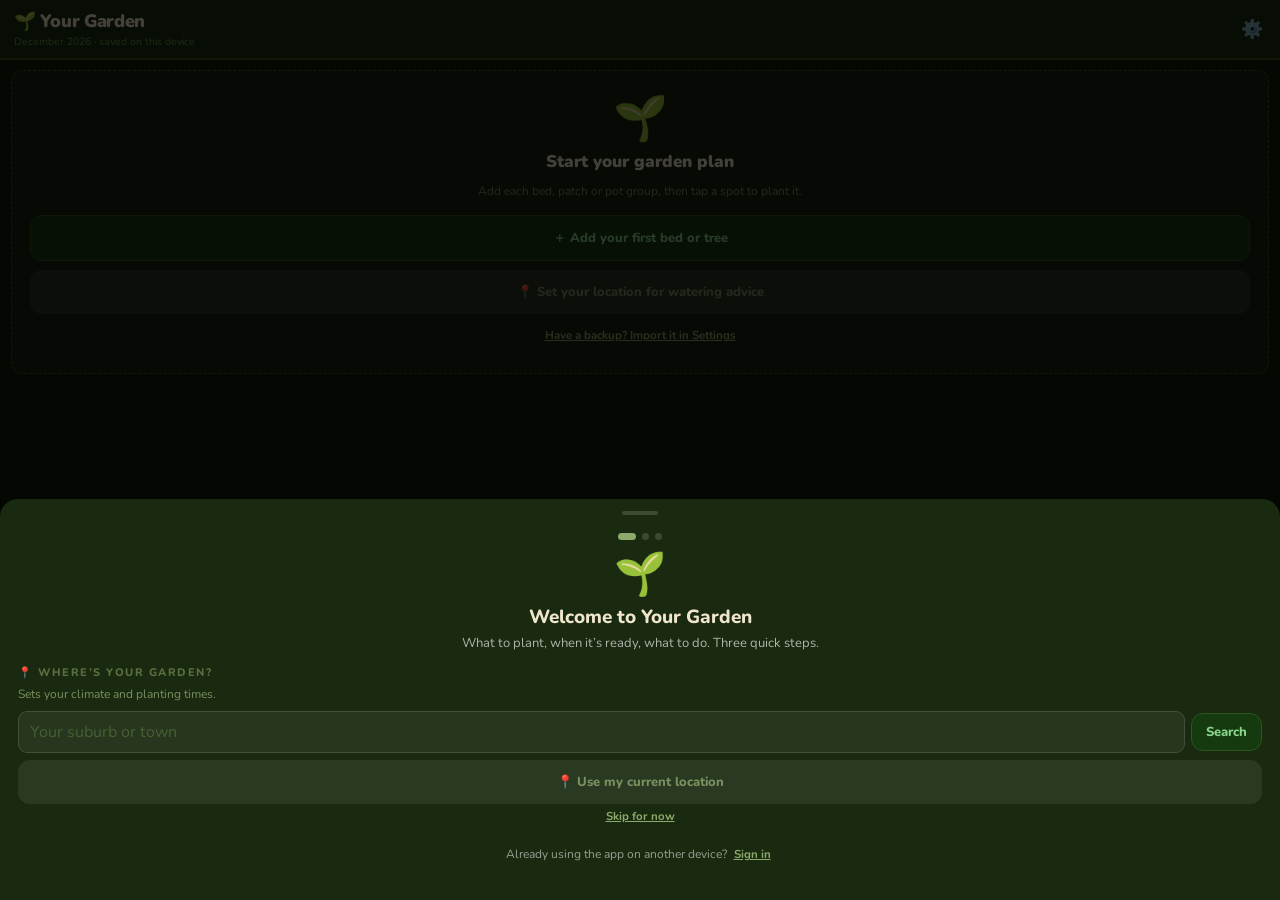
==== index.html @ 805e9e92 "Weekly garden notes: positive note engine, This week card, Settings, ask after first planting, push " ====
<!DOCTYPE html>
<html lang="en">
<head>
<meta charset="UTF-8">
<meta name="viewport" content="width=device-width, initial-scale=1, viewport-fit=cover">
<meta name="theme-color" content="#1A2D10">
<meta name="description" content="Bed planner, tasks and watering for a Perth Hills garden">
<title>🌱 Your Garden</title>
<meta name="apple-mobile-web-app-title" content="Your Garden">
<link rel="manifest" href="manifest.webmanifest">
<link rel="icon" href="icons/icon-192.png">
<link rel="apple-touch-icon" href="icons/apple-touch-icon.png">
<meta name="apple-mobile-web-app-capable" content="yes">
<meta name="apple-mobile-web-app-status-bar-style" content="black-translucent">
<link href="https://fonts.googleapis.com/css2?family=Nunito:wght@400;600;700;800;900&display=swap" rel="stylesheet">
<link rel="stylesheet" href="css/styles.css?v=59">
</head>
<body>
<header class="hdr">
  <div><div class="hdr-title">🌱 Your Garden</div><div class="hdr-sub" id="hdr-sub">Loading…</div></div>
  <div class="hdr-right">
    <button class="alert-pill" id="alert-pill" onclick="goToAlerts()">0 urgent</button>
    <button class="settings-btn" aria-label="Settings" onclick="openSettings()">⚙️</button>
  </div>
</header>
<main class="scroll">
  <section class="view on" id="view-beds">
    <div id="beds-summary"></div>
    <div class="bed-controls"><button class="sel-fab" id="sel-fab" onclick="toggleSelectMode()">✓ Select</button></div>
    <div id="beds-wrap"></div>
    <div class="legend">
      <div class="leg"><div class="leg-sq" style="background:#102A0C"></div>Seed</div>
      <div class="leg"><div class="leg-sq" style="background:#163A10"></div>Seedling</div>
      <div class="leg"><div class="leg-sq" style="background:#1A4A0E"></div>Growing</div>
      <div class="leg"><div class="leg-sq" style="background:#402800"></div>Ready ✨</div>
      <div class="leg"><div class="leg-sq" style="background:#3A1200"></div>Bolting ⚠️</div>
      <div class="leg"><div class="leg-sq" style="background:#1A1A18"></div>Finished</div>
    </div>
    <div class="beds-hint">Drag a plant to move it (on phones, press and hold first) · Tap Select to edit several at once</div>
  </section>
  <section class="view" id="view-jobs"><div id="jobs-content"></div></section>
  <section class="view" id="view-harvest"><div id="harvest-content"></div></section>
  <section class="view" id="view-plants"><div id="plants-content"></div></section>
  <section class="view" id="view-pests"><div id="pests-content"></div></section>
</main>
<nav class="nav" id="main-nav">
  <button class="nav-btn active" data-view="beds" onclick="setView('beds')"><span class="nav-icon">🌿</span>Beds</button>
  <button class="nav-btn" data-view="jobs" onclick="setView('jobs')"><span class="nav-icon">🐝<span class="nav-badge" id="jobs-badge" hidden>0</span></span>Jobs</button>
  <button class="nav-btn" data-view="harvest" onclick="setView('harvest')"><span class="nav-icon">🧺</span>Harvest</button>
  <button class="nav-btn" data-view="plants" onclick="setView('plants')"><span class="nav-icon">🌱</span>Plants</button>
  <button class="nav-btn" data-view="pests" onclick="setView('pests')"><span class="nav-icon">🐛</span>Pests</button>
</nav>
<div class="sel-bar" id="sel-bar">
  <div class="sel-count" id="sel-count">0 selected</div>
  <button class="sel-act" onclick="openMultiStatus()">Status ▾</button>
  <button class="sel-act" onclick="openMultiDate()">📅 Date</button>
  <button class="sel-act danger" aria-label="Remove selected" title="Remove selected" onclick="doMultiRemove()">🗑️</button>
  <button class="sel-done" onclick="exitSelectMode()">Done</button>
</div>
<div class="overlay" id="overlay" onclick="closeSheet()"></div>
<div class="sheet" id="sheet" role="dialog" aria-modal="true"><div class="sh-handle"></div><div id="sh-content"></div></div>
<div class="toast" id="toast" role="status"></div>
<div id="confetti"></div>

<!-- Plain scripts (no build step); order matters: data → state → UI → features → startup -->
<script src="js/data.js?v=59"></script>
<script src="js/state.js?v=59"></script>
<script src="js/varieties.js?v=59"></script>
<script src="js/zones.js?v=59"></script>
<script src="js/ui.js?v=59"></script>
<script src="js/weather.js?v=59"></script>
<script src="js/pests.js?v=59"></script>
<script src="js/tasks.js?v=59"></script>
<script src="js/harvest.js?v=59"></script>
<script src="js/plants-view.js?v=59"></script>
<script src="js/behaviour.js?v=59"></script>
<script src="js/rotation.js?v=59"></script>
<script src="js/fruit.js?v=59"></script>
<script src="js/feeding.js?v=59"></script>
<script src="js/crops2.js?v=59"></script>
<script src="js/seasons.js?v=59"></script>
<script src="js/seeds.js?v=59"></script>
<script src="js/reminders.js?v=59"></script>
<script src="js/beds.js?v=59"></script>
<script src="js/settings.js?v=59"></script>
<script src="js/help.js?v=59"></script>
<script src="js/nudge-pick.js?v=59"></script>
<script src="js/notify.js?v=59"></script>
<script src="js/config.js?v=59"></script>
<script src="js/sync.js?v=59"></script>
<script src="js/main.js?v=59"></script>
</body>
</html>
---- css/styles.css ----
:root{box-sizing:border-box;padding-top:env(safe-area-inset-top,0px);padding-bottom:env(safe-area-inset-bottom,0px)}
*,*::before,*::after{box-sizing:inherit;margin:0;padding:0}
body{font-family:'Nunito',system-ui,sans-serif;background:#0F1A08;color:#F0E6CC;min-height:100vh;overflow-x:hidden;-webkit-tap-highlight-color:transparent}
.hdr{background:#1A2D10;padding:9px 14px;padding-top:calc(9px + env(safe-area-inset-top,0px));position:sticky;top:0;z-index:50;border-bottom:2px solid #3A5C22;display:flex;justify-content:space-between;align-items:center}
.hdr-title{font-size:18px;font-weight:900;letter-spacing:-.3px}
.hdr-sub{font-size:10.5px;color:#6A9A4A;margin-top:1px}
.hdr-right{display:flex;align-items:center;gap:7px}
.alert-pill{background:#B85C38;color:#fff;font-size:11px;font-weight:800;padding:3px 9px;border-radius:10px;border:none;cursor:pointer;font-family:inherit;display:none}
.settings-btn{background:none;border:none;color:#6A8050;font-size:18px;cursor:pointer;padding:3px;line-height:1}
.nav{position:fixed;bottom:0;left:0;right:0;background:#1A2D10;border-top:1px solid #3A5C22;display:flex;z-index:50;padding-bottom:env(safe-area-inset-bottom,0px)}
.nav-btn{flex:1;border:none;background:transparent;color:#4A6A3A;font-family:inherit;font-size:11px;font-weight:700;padding:9px 4px 10px;cursor:pointer;display:flex;flex-direction:column;align-items:center;gap:2px;text-transform:uppercase;letter-spacing:.5px;transition:color .15s}
.nav-btn.active{color:#8BAA6B}
.nav-icon{font-size:20px;line-height:1}
.scroll{padding:10px 11px 110px}
.view{display:none}.view.on{display:block}
.adot{width:7px;height:7px;border-radius:50%;flex-shrink:0;margin-top:5px}
.ar{background:#B85C38}.ay{background:#D4A017}.ag{background:#7AAA5A}
.wx{background:#141E1C;border:1px solid #2A4A48;border-left:3px solid #4A9AB8;border-radius:10px;margin-bottom:12px;overflow:hidden}
.wx-top{display:flex;align-items:center;gap:10px;padding:10px 12px 8px}
.wx-ico{font-size:28px;line-height:1;flex-shrink:0}
.wx-loc{font-size:12px;font-weight:800}
.wx-sum{font-size:10.5px;color:#7AA0A8;margin-top:1px}
.wx-btn{margin-left:auto;flex-shrink:0;background:#1E3A48;color:#9AD4EA;border:1px solid #2E5A6A;font-family:inherit;font-size:11px;font-weight:800;padding:6px 11px;border-radius:9px;cursor:pointer}
.wx-btn.done{background:#163A2A;color:#8BD48B;border-color:#2A5A3A}
.wx-row{padding:8px 12px;border-top:1px solid rgba(255,255,255,.05);font-size:12px;display:flex;align-items:flex-start;gap:8px;line-height:1.45}
.wx-foot{padding:5px 12px 7px;font-size:10.5px;color:#4A6A68}
.loc-res{display:block;width:100%;text-align:left;background:rgba(255,255,255,.05);border:1px solid rgba(255,255,255,.09);border-radius:8px;padding:9px 11px;margin-top:5px;font-family:inherit;font-size:12px;color:#F0E6CC;cursor:pointer}
.bed-controls{display:flex;justify-content:flex-end;margin-bottom:8px}
.sel-fab{display:flex;align-items:center;gap:5px;background:#182210;border:1px solid #3A5C22;color:#8BAA6B;font-family:inherit;font-size:11px;font-weight:800;padding:6px 13px;border-radius:14px;cursor:pointer}
.sel-fab.on{background:rgba(212,160,23,.12);border-color:#D4A017;color:#D4A017}
.bed-wrap{margin-bottom:12px}
.bed-card{background:#182210;border-radius:12px;overflow:hidden;border:1px solid rgba(255,255,255,.07)}
.bed-top{padding:8px 12px;display:flex;justify-content:space-between;align-items:center}
.bt1{background:#1E3212}.bt2{background:#253818}.bt3{background:#2C2E14}
.bed-name{font-size:12px;font-weight:800}
.grid-bg{padding:7px;background:#3A2208}
.grid-row{display:flex;gap:4px;margin-bottom:4px}
.grid-row:last-child{margin-bottom:0}
.cell{flex:1;height:54px;border-radius:8px;display:flex;flex-direction:column;align-items:center;justify-content:center;cursor:pointer;position:relative;border:2px solid transparent;min-width:0;overflow:hidden;user-select:none;-webkit-user-select:none;-webkit-touch-callout:none;transition:transform .1s,border-color .15s,box-shadow .15s;touch-action:manipulation}
.cell:active{transform:scale(.86)}
.cell.drag-over{border-color:#fff !important;box-shadow:0 0 10px rgba(255,255,255,.3)}
.cell.dragging{opacity:.28}
.cell.selected{border-color:#FFD54F !important;box-shadow:0 0 6px rgba(255,213,79,.35)}
.s-empty{background:#271508;border-color:rgba(255,255,255,.06)}
.s-seed{background:#102A0C;border-color:#234A18}
.s-seedling{background:#163A10;border-color:#2E5E20}
.s-growing{background:#1A4A0E;border-color:#3A6E20}
.s-ready{background:#402800;border-color:#C49010;animation:rdy 2s ease-in-out infinite}
.s-bolting{background:#3A1200;border-color:#C04800;animation:blt 1.4s ease-in-out infinite}
.s-done{background:#1A1A18;border-color:rgba(255,255,255,.08)}
@keyframes rdy{0%,100%{box-shadow:none}50%{box-shadow:0 0 8px 2px rgba(196,144,16,.45)}}
@keyframes blt{0%,100%{box-shadow:none}50%{box-shadow:0 0 8px 2px rgba(192,72,0,.5)}}
.cell-e{font-size:22px;line-height:1;pointer-events:none;transition:font-size .2s}
.s-empty .cell-e{font-size:16px;opacity:.15}
.s-seed .cell-e{font-size:13px}
.s-done .cell-e{opacity:.25;font-size:16px}
.cell:focus-visible{outline:2px solid #FFD54F;outline-offset:1px}
.cell-n{font-size:10px;font-weight:700;color:rgba(255,255,255,.58);text-align:center;line-height:1.1;max-width:98%;overflow:hidden;text-overflow:ellipsis;white-space:nowrap;padding:0 2px;margin-top:2px;pointer-events:none}
.cell-pip{position:absolute;top:3px;right:3px;width:5px;height:5px;border-radius:50%;pointer-events:none}
.pip-r{background:#FFD54F}.pip-b{background:#FF6B2B}.pip-d{background:#607D8B}
.cell-chk{position:absolute;top:3px;left:3px;width:14px;height:14px;border-radius:3px;border:1.5px solid rgba(255,255,255,.35);display:none;align-items:center;justify-content:center;font-size:10.5px;background:rgba(0,0,0,.3);pointer-events:none}
.sel-mode .cell-chk{display:flex}
.cell.selected .cell-chk{background:#FFD54F;border-color:#FFD54F;color:#000}
.drag-ghost{position:fixed;pointer-events:none;z-index:1000;width:56px;height:56px;border-radius:10px;background:#1A4A0E;border:2px solid #8BAA6B;display:flex;flex-direction:column;align-items:center;justify-content:center;opacity:.88;transform:scale(1.12);box-shadow:0 8px 24px rgba(0,0,0,.55);font-size:22px}
.legend{display:flex;flex-wrap:wrap;gap:5px;margin-top:8px}
.leg{display:flex;align-items:center;gap:3px;font-size:10.5px;color:#5A7040}
.leg-sq{width:9px;height:9px;border-radius:2px;flex-shrink:0}
.sel-bar{position:fixed;bottom:0;left:0;right:0;background:#1E2E12;border-top:2px solid #D4A017;padding:10px 12px;padding-bottom:calc(10px + env(safe-area-inset-bottom,0px));z-index:60;display:none;align-items:center;gap:6px}
.sel-bar.on{display:flex}
.sel-count{font-size:13px;font-weight:800;color:#D4A017;flex:1;min-width:0;white-space:nowrap}
.sel-act{background:rgba(255,255,255,.08);border:1px solid rgba(255,255,255,.15);color:#F0E6CC;border-radius:8px;font-family:inherit;font-size:12px;font-weight:700;padding:7px 10px;cursor:pointer;white-space:nowrap}
.sel-act.danger{background:#301010;color:#FF9090;border-color:#501A1A}
.sel-done{background:#2E5E20;color:#fff;border:none;border-radius:8px;font-family:inherit;font-size:12px;font-weight:800;padding:7px 14px;cursor:pointer}
/* MONTHLY */
.mv-heading{font-size:20px;font-weight:900;margin-bottom:3px}
.mv-intro{font-size:12px;color:#7AAA5A;line-height:1.5;margin-bottom:14px}
.mv-section{margin-bottom:16px}
.mv-st{font-size:11px;font-weight:800;letter-spacing:2px;text-transform:uppercase;color:#5A7040;margin-bottom:7px}
.recap-block{background:#182210;border-radius:10px;overflow:hidden;margin-bottom:9px;border:1px solid rgba(255,255,255,.06)}
.recap-hdr{padding:7px 12px;font-size:11px;font-weight:800}
.rh1{background:#1E3212}.rh2{background:#253818}.rh3{background:#2C2E14}
.recap-row{padding:7px 12px;border-top:1px solid rgba(255,255,255,.05);font-size:12px;display:flex;align-items:center;gap:8px}
.recap-ico{font-size:14px;flex-shrink:0;width:20px;text-align:center}
.recap-nm{flex:1;font-weight:700}
.recap-hw{font-size:11px;color:#C49010;white-space:nowrap;flex-shrink:0}
.recap-st{font-size:11px;color:#6A8050}
/* TASKS */
.task-section{margin-bottom:14px}
.task-sec-title{font-size:11px;font-weight:800;letter-spacing:2px;text-transform:uppercase;color:#5A7040;margin-bottom:7px}
.task-card{background:#182210;border-radius:10px;margin-bottom:7px;border-left:3px solid #3A5C22;display:flex;align-items:flex-start;overflow:hidden}
.tc-urgent{border-left-color:#B85C38;background:#1C1008}
.tc-soon{border-left-color:#C49010}
.tc-rest{border-left-color:#2A5C1A;background:#141E0C;opacity:.85}
.tc-followon{border-left-color:#7AAA5A;border-left-style:dashed}
.task-cb-area{padding:13px 10px 13px 12px;flex-shrink:0;background:none;border:none;color:inherit;font-family:inherit;align-self:stretch;display:flex;align-items:flex-start}
button.task-cb-area{cursor:pointer}
button.task-cb-area:hover .task-cb{border-color:rgba(255,255,255,.4)}
.task-ico{width:20px;text-align:center;font-size:15px;line-height:20px}
.task-btn{margin-top:8px;background:#2E5E20;color:#fff;border:none;border-radius:8px;font-family:inherit;font-size:11.5px;font-weight:800;padding:6px 12px;cursor:pointer}
.task-cb{width:20px;height:20px;border-radius:50%;border:2px solid rgba(255,255,255,.22);background:rgba(255,255,255,.04);display:flex;align-items:center;justify-content:center;font-size:11px;transition:all .15s;color:transparent}
.task-cb:hover{border-color:rgba(255,255,255,.4)}
.task-content{padding:12px 14px 12px 0;flex:1}
.task-title{font-size:12.5px;font-weight:800;margin-bottom:3px;line-height:1.3}
.task-detail{font-size:11.5px;color:#7A9060;line-height:1.5}
.task-card.completing{animation:slideOut .35s ease-in forwards;pointer-events:none}
@keyframes slideOut{from{transform:translateX(0);opacity:1}to{transform:translateX(110%);opacity:0}}
.task-card.appearing{animation:slideIn .4s ease-out}
@keyframes slideIn{from{transform:translateY(-14px);opacity:0}to{transform:translateY(0);opacity:1}}
.all-done{text-align:center;padding:24px 16px;color:#5A7040;font-size:13px;font-weight:700;line-height:1.7}
.all-done span{font-size:11px;font-weight:400;color:#4A5A38}
/* STORY CARDS */
.story-card{background:#1E2A10;border:1px solid #3A5C22;border-radius:12px;padding:16px 14px;margin-bottom:10px;position:relative;overflow:hidden}
.story-card::before{content:'';position:absolute;top:0;left:0;right:0;height:2px;background:linear-gradient(to right,#3A5C22,#C49010,#B85C38)}
.story-badge{display:inline-block;font-size:10px;font-weight:800;letter-spacing:2px;text-transform:uppercase;padding:3px 9px;border-radius:7px;margin-bottom:8px}
.sb-plant{background:#1A4A10;color:#8BAA6B}
.sb-track{background:#402800;color:#FFD54F}
.sb-harvest{background:#3A1A00;color:#FF9060}
.story-emojis{font-size:28px;letter-spacing:4px;margin-bottom:8px;line-height:1}
.story-title{font-size:15px;font-weight:900;margin-bottom:8px;color:#F0E6CC;line-height:1.3}
.story-text{font-size:12px;color:#8A9A70;line-height:1.65;margin-bottom:10px}
.story-harvest{background:rgba(196,144,16,.08);border:1px solid rgba(196,144,16,.2);border-radius:8px;padding:9px 12px;font-size:11.5px;color:#C49010;line-height:1.5;font-style:italic}
/* BED PLANT CARDS */
.bpc{background:#182210;border-radius:10px;margin-bottom:8px;overflow:hidden}
.bpc-top{display:flex;align-items:center;gap:12px;padding:12px 14px 8px}
.bpc-emoji{font-size:28px;flex-shrink:0;line-height:1}
.bpc-name{font-size:13px;font-weight:900;margin-bottom:2px}
.bpc-hw{font-size:10.5px;color:#C49010}
.bpc-body{padding:0 14px 12px}
.bpc-tip{font-size:11.5px;color:#7A9060;line-height:1.5;margin-bottom:8px}
.bpc-harvest{background:rgba(196,144,16,.07);border:1px solid rgba(196,144,16,.18);border-radius:8px;padding:9px 12px}
.bpc-harvest-lbl{font-size:10px;font-weight:800;text-transform:uppercase;letter-spacing:1px;color:#9A7A40;margin-bottom:4px}
.bpc-harvest-txt{font-size:11.5px;color:#C49010;line-height:1.5;font-style:italic}
/* EMPTY NUDGE */
.pick-why{font-size:10.5px;color:#C49010;margin-top:2px;line-height:1.2}
/* SHEET */
.overlay{position:fixed;inset:0;background:rgba(0,0,0,.72);z-index:100;opacity:0;pointer-events:none;transition:opacity .2s}
.overlay.on{opacity:1;pointer-events:all}
.sheet{position:fixed;bottom:0;left:0;right:0;background:#1A2A10;border-radius:18px 18px 0 0;z-index:101;transform:translateY(110%);transition:transform .26s cubic-bezier(.32,.72,0,1);max-height:92vh;overflow-y:auto;padding-bottom:calc(20px + env(safe-area-inset-bottom,0px))}
.sheet.on{transform:translateY(0)}
.sh-handle{width:36px;height:4px;background:rgba(255,255,255,.15);border-radius:2px;margin:12px auto 0}
.sh-body{padding:14px 18px}
.sh-heading{font-size:16px;font-weight:900;margin-bottom:2px}
.sh-sub{font-size:11px;color:#5A7040;margin-bottom:12px}
.sh-plant-hdr{display:flex;align-items:center;gap:14px;padding:10px 18px 12px;border-bottom:1px solid rgba(255,255,255,.07)}
.sh-pe{font-size:44px;line-height:1}
.sh-pn{font-size:18px;font-weight:900}
.sh-stag{display:inline-block;font-size:11px;font-weight:800;padding:3px 8px;border-radius:7px;margin-top:4px;text-transform:uppercase;letter-spacing:1px}
.tg-seed{background:#102A0C;color:#5ABF5A}.tg-seedling{background:#163A10;color:#7AD47A}
.tg-growing{background:#1A4A0E;color:#8BAA6B}.tg-ready{background:#402800;color:#FFD54F}
.tg-bolting{background:#3A1200;color:#FF8C42}.tg-done{background:#1A1A18;color:#90A4AE}
.sh-chips{display:flex;gap:7px;margin-bottom:11px}
.sh-chip{flex:1;background:rgba(255,255,255,.06);border-radius:8px;padding:8px;text-align:center}
.sh-cl{font-size:10px;font-weight:800;text-transform:uppercase;letter-spacing:1px;color:#5A7040;margin-bottom:2px}
.sh-cv{font-size:12.5px;font-weight:800}
.sh-tip{background:rgba(255,255,255,.04);border-radius:8px;padding:10px 12px;font-size:11.5px;color:#7A9060;line-height:1.5;margin-bottom:11px}
.sh-next{background:rgba(58,92,34,.2);border:1px solid #2E4A1A;border-radius:8px;padding:9px 12px;margin-bottom:12px}
.sh-nl{font-size:10.5px;font-weight:800;text-transform:uppercase;letter-spacing:1px;color:#7AAA5A;margin-bottom:3px}
.sh-nv{font-size:12px;font-weight:700}
.stat-lbl{font-size:11px;font-weight:800;text-transform:uppercase;letter-spacing:1.5px;color:#5A7040;margin-bottom:7px}
.stat-grid{display:grid;grid-template-columns:repeat(3,1fr);gap:5px;margin-bottom:12px}
.stat-opt{padding:8px 4px;border-radius:7px;border:2px solid transparent;text-align:center;cursor:pointer;font-size:11px;font-weight:700;font-family:inherit;color:rgba(255,255,255,.8);transition:border-color .1s}
.stat-opt.sel{border-color:#fff}
.so-seed{background:#102A0C}.so-seedling{background:#163A10}.so-growing{background:#1A4A0E}
.so-ready{background:#402800}.so-bolting{background:#3A1200}.so-done{background:#252522}
.btn-row{display:grid;grid-template-columns:1fr 1fr;gap:7px;margin-bottom:7px}
.btn-full{grid-column:1/-1}
.btn{padding:13px 8px;border:none;border-radius:12px;font-family:inherit;font-size:13px;font-weight:800;cursor:pointer;display:flex;align-items:center;justify-content:center;gap:5px;transition:transform .1s;width:100%}
.btn:active{transform:scale(.95)}
.btn-harvest{background:#C49010;color:#100800}
.btn-remove{background:#301010;color:#FF9090;border:1px solid #501A1A}
.btn-cancel{background:rgba(255,255,255,.07);color:#7A9060}
.btn-seed{background:#163A10;color:#8BD48B;border:1px solid #2A5A1A}
.btn-sdlng{background:#C49010;color:#100800}
.btn-reset{background:#301010;color:#FF9090;border:1px solid #501A1A}
.picker-grid{display:grid;grid-template-columns:repeat(3,1fr);gap:7px}
.picker-cat{grid-column:1/-1;font-size:11px;font-weight:800;letter-spacing:2px;text-transform:uppercase;color:#5A7040;margin-top:8px;margin-bottom:2px}
.pick-item{background:rgba(255,255,255,.05);border:1px solid rgba(255,255,255,.09);border-radius:9px;padding:9px 4px;text-align:center;cursor:pointer;transition:background .12s;font-family:inherit;color:inherit}
.pick-item:active{background:#2E5E20}
.pick-e{font-size:23px;margin-bottom:3px}
.pick-n{font-size:11px;font-weight:700;color:#D8E6C0;line-height:1.2}
.pick-search{width:100%;background:rgba(255,255,255,.06);border:1px solid rgba(255,255,255,.12);border-radius:10px;padding:10px 12px;font-family:inherit;font-size:16px;color:#F0E6CC;margin-bottom:4px;outline:none}
.pick-search:focus{border-color:#8BAA6B}
.pick-search::placeholder{color:#5A7040}
.pick-new{border:1px dashed #4A7A2A;background:rgba(58,92,34,.15)}
.pick-new .pick-n{color:#A0D870}
.pick-empty{grid-column:1/-1;font-size:11.5px;color:#7A9060;text-align:center;padding:10px 0 2px}
.fm-lbl{font-size:11px;font-weight:800;text-transform:uppercase;letter-spacing:1.5px;color:#5A7040;margin:12px 0 5px}
.fm-in{width:100%;background:rgba(255,255,255,.06);border:1px solid rgba(255,255,255,.12);border-radius:9px;padding:9px 11px;font-family:inherit;font-size:16px;color:#F0E6CC;outline:none;resize:vertical}
.fm-in:focus{border-color:#8BAA6B}
.fm-in::placeholder{color:#4A6030}
.fm-emoji-row{display:flex;gap:6px;align-items:center}
.fm-emoji-in{width:58px;text-align:center;font-size:22px;padding:5px;flex-shrink:0}
.fm-emojis{display:flex;flex-wrap:wrap;gap:4px}
.fm-emo{background:rgba(255,255,255,.05);border:1px solid rgba(255,255,255,.09);border-radius:7px;font-size:17px;width:32px;height:32px;cursor:pointer;line-height:1}
.fm-cats{display:grid;grid-template-columns:1fr 1fr;gap:5px}
.fm-cat{background:rgba(255,255,255,.05);border:2px solid transparent;border-radius:8px;padding:8px 4px;font-family:inherit;font-size:11px;font-weight:700;color:#C8D8B0;cursor:pointer}
.fm-cat.sel{border-color:#8BAA6B;background:rgba(58,92,34,.3)}
.ptc-emoji{font-size:54px;text-align:center;padding:12px 0 4px}
.ptc-name{font-size:19px;font-weight:900;text-align:center;margin-bottom:3px}
.ptc-hw{font-size:12px;color:#C49010;text-align:center;margin-bottom:14px}
.ptc-q{font-size:10.5px;font-weight:800;text-transform:uppercase;letter-spacing:1.5px;color:#5A7040;text-align:center;margin-bottom:11px}
.toast{position:fixed;bottom:80px;left:50%;transform:translateX(-50%) translateY(8px);background:#1A2D10;border:1px solid #3A5C22;color:#F0E6CC;padding:9px 18px;border-radius:18px;font-size:13px;font-weight:700;z-index:300;opacity:0;transition:all .22s;white-space:nowrap;pointer-events:none;max-width:90vw;text-align:center}
.toast.on{opacity:1;transform:translateX(-50%) translateY(0)}
.toast.act{pointer-events:auto;display:flex;align-items:center;gap:12px;white-space:normal;padding:7px 8px 7px 16px;width:max-content;max-width:calc(100vw - 32px)}
.toast-undo{background:#3A5C22;color:#C8F090;border:none;border-radius:12px;font-family:inherit;font-size:12px;font-weight:800;padding:5px 11px;cursor:pointer;flex-shrink:0}
#confetti{position:fixed;inset:0;pointer-events:none;z-index:400;overflow:hidden}
.beds-hint{font-size:11px;color:#4A5A38;margin-top:7px;padding:0 2px}
.sh-hint{font-size:10.5px;color:#5A7040;text-align:center;margin:-2px 0 12px}
.sh-picks{display:inline-block;font-size:11px;font-weight:800;color:#C49010;margin-left:6px}
.pick-sug{border-color:#5A4A10}
/* Out-of-season tiles: muted icon, but the label stays fully readable */
.pick-sug .pick-why{font-size:10.5px;color:#E0B040}
/* Sheet header that stays put while the list scrolls */
.sh-sticky{position:sticky;top:0;z-index:3;background:#1A2A10;margin:-14px -18px 6px;padding:14px 18px 8px;border-bottom:1px solid rgba(255,255,255,.05)}
.sh-toprow{display:flex;justify-content:space-between;align-items:flex-start;gap:10px;margin-bottom:8px}
.sh-toprow .sh-sub{margin-bottom:0}
.sh-cancel{flex-shrink:0;background:rgba(255,255,255,.08);border:1px solid rgba(255,255,255,.16);color:#F0E6CC;border-radius:10px;font-family:inherit;font-size:13px;font-weight:800;padding:8px 14px;cursor:pointer}
/* Empty garden / setup */
.setup{background:#182210;border:1px dashed #3A5C22;border-radius:12px;padding:26px 18px;text-align:center;display:flex;flex-direction:column;gap:9px}
.setup-e{font-size:44px;line-height:1}
.setup-t{font-size:17px;font-weight:900}
.setup-s{font-size:12px;color:#7A9060;line-height:1.5;margin-bottom:6px}
.link-btn{background:none;border:none;color:#8BAA6B;font-family:inherit;font-size:11.5px;font-weight:700;text-decoration:underline;cursor:pointer;padding:4px}
.no-beds .legend,.no-beds .beds-hint,.no-beds .bed-controls{display:none}
.add-bed{display:block;width:100%;margin-bottom:12px;background:none;border:1px dashed #3A5C22;border-radius:12px;color:#8BAA6B;font-family:inherit;font-size:12.5px;font-weight:800;padding:12px;cursor:pointer}
.add-bed:hover{background:rgba(58,92,34,.15)}
.bed-edit{background:none;border:none;font-size:14px;cursor:pointer;padding:2px 4px;opacity:.7;line-height:1}
.bed-edit:hover{opacity:1}
.bed-tag{font-size:10px;font-weight:800;color:#C8D8B0;background:rgba(255,255,255,.08);padding:2px 6px;border-radius:6px;margin-left:6px;vertical-align:1px}
.stepper{display:flex;gap:5px}
.stepper button{width:40px;flex-shrink:0;background:rgba(255,255,255,.08);border:1px solid rgba(255,255,255,.14);border-radius:9px;color:#F0E6CC;font-size:18px;font-weight:800;cursor:pointer}
.stepper input{text-align:center;min-width:0}
.wx-setup{display:flex;align-items:center;gap:10px;width:100%;padding:11px 12px;text-align:left;font-family:inherit;color:inherit;cursor:pointer}
.wx-setup .wx-loc,.wx-setup .wx-sum{display:block}
.wx-setup .nudge-cnt{margin-left:auto;font-size:18px}
.fresh-list{font-size:12px;color:#C8D8B0;line-height:1.7;margin:0 0 10px 18px}
.fm-2col{display:grid;grid-template-columns:1fr 1fr;gap:8px}
.fm-check{display:flex;align-items:center;gap:8px;font-size:12px;color:#C8D8B0;margin-top:10px;cursor:pointer}
.fm-check input{width:18px;height:18px;accent-color:#5A9A3A}
.set-txt{font-size:12px;color:#7A9060;line-height:1.5;margin-bottom:8px}
.btn-inline{width:auto;padding:9px 14px}
.cp{position:absolute;border-radius:50%;animation:cfall 1.2s ease-out forwards}
@keyframes cfall{0%{transform:translateY(0) rotate(0deg) scale(1);opacity:1}100%{transform:translateY(320px) rotate(540deg) scale(.2);opacity:0}}
button:focus-visible{outline:2px solid #FFD54F;outline-offset:2px}
/* Jobs tab badge */
.nav-icon{position:relative;display:inline-block}
.nav-badge{position:absolute;top:-4px;right:-10px;min-width:16px;height:16px;padding:0 4px;border-radius:8px;background:#B85C38;color:#fff;font-size:11px;font-weight:900;line-height:16px;text-align:center;letter-spacing:0}
.nav-badge[hidden]{display:none}
.jobs-link{display:flex;justify-content:space-between;align-items:center;width:100%;margin-bottom:16px;background:#1E3212;border:1px solid #3A5C22;border-radius:10px;color:#C8F090;font-family:inherit;font-size:13px;font-weight:800;padding:11px 14px;cursor:pointer}
/* Pests */
.tc-pest{border-left-color:#8A6AC8}
.peak-tag,.now-tag{display:inline-block;font-size:10px;font-weight:900;letter-spacing:.5px;text-transform:uppercase;padding:1px 6px;border-radius:6px;vertical-align:1px}
.peak-tag{background:#5A2A10;color:#FFB48A}
.now-tag{background:#2A3E14;color:#A0D870}
.task-where{display:block;margin-top:3px;font-size:10.5px;color:#8BAA6B;font-weight:700}
.task-detail b,.pest-txt b,.pest-fix b{color:#C8D8B0;font-weight:800}
.pest-card{background:#182210;border-radius:10px;padding:11px 13px;margin-bottom:8px;border-left:3px solid #5A4A78}
.pest-card.peak{border-left-color:#C86A38}
.pest-hdr{display:flex;gap:10px;align-items:center;margin-bottom:6px}
.pest-e{font-size:24px;line-height:1}
.pest-n{font-size:13px;font-weight:900}
.pest-on{font-size:11px;color:#C49010;margin-top:1px}
.pest-txt{font-size:11.5px;color:#8A9A70;line-height:1.5;margin-top:4px}
.pest-fix{font-size:11.5px;color:#8A9A70;line-height:1.5;margin-top:12px;background:rgba(255,255,255,.04);border-radius:8px;padding:9px 11px}
.pest-guide{background:#182210;border-radius:10px;overflow:hidden}
.pg{border-top:1px solid rgba(255,255,255,.05)}
.pg:first-child{border-top:none}
.pg summary{display:flex;justify-content:space-between;align-items:center;gap:8px;padding:10px 12px;font-size:12px;font-weight:800;cursor:pointer;list-style:none}
.pg summary::-webkit-details-marker{display:none}
.pg summary::after{content:'›';color:#5A7040;font-size:15px;transition:transform .15s}
.pg[open] summary::after{transform:rotate(90deg)}
.pg summary>span:last-of-type{margin-left:auto;font-size:11px;white-space:nowrap}
.pg-body{padding:0 12px 12px}
.pg-note{font-size:11px;color:#4A6030;line-height:1.5;margin:8px 2px 0}
.sow-chips{display:flex;flex-wrap:wrap;gap:5px}
.sow-chip{background:#182210;border:1px solid rgba(255,255,255,.08);border-radius:14px;padding:4px 10px;font-size:11px;font-weight:700;color:#C8D8B0}
.fm-help{font-size:10.5px;color:#5A7040;margin-top:4px;line-height:1.4}
/* Beds summary */
.sum{background:#182210;border:1px solid #2E4A1A;border-radius:12px;padding:10px 12px;margin-bottom:12px}
.sum-wx{display:flex;align-items:center;gap:6px;font-size:12.5px;color:#C8D8B0;margin-bottom:8px}
.sum-wx .adot{margin:0 0 0 4px}
.sum-link{background:none;border:none;font-family:inherit;color:#9AD4EA;cursor:pointer;padding:0;font-weight:700}
.sum-counts{display:flex;flex-wrap:wrap;gap:5px;margin-bottom:9px}
.sum-c{font-size:11px;font-weight:700;padding:3px 8px;border-radius:10px;background:rgba(255,255,255,.05);color:#C8D8B0}
.sum-c b{font-weight:900;color:#F0E6CC}
.sc-seed{background:#102A0C}.sc-seedling{background:#163A10}.sc-growing{background:#1A4A0E}.sc-ready{background:#402800;color:#FFD54F}.sc-bolting{background:#3A1200;color:#FF8C42}.sc-done{background:#252522}.sc-empty{background:#271508}
.sum-links{display:grid;grid-template-columns:1fr 1fr;gap:6px}
.sum-go{background:rgba(255,255,255,.06);border:1px solid rgba(255,255,255,.1);border-radius:9px;color:#F0E6CC;font-family:inherit;font-size:12px;font-weight:800;padding:9px 8px;cursor:pointer;text-align:center}
.sum-go.hot{background:#3A1A08;border-color:#7A3A18;color:#FFB48A}
/* Pest finder */
.sym-grp{font-size:11px;font-weight:800;color:#8BAA6B;margin:10px 0 6px}
.sym-wrap{display:flex;flex-wrap:wrap;gap:6px}
.sym{background:#182210;border:1.5px solid rgba(255,255,255,.1);border-radius:16px;color:#D8E6C0;font-family:inherit;font-size:12px;font-weight:700;padding:6px 11px;cursor:pointer}
.sym.on{background:#3A2A50;border-color:#9A7AD8;color:#fff}
.id-bar{position:sticky;bottom:calc(72px + env(safe-area-inset-bottom,0px));z-index:5;display:block;width:100%;margin-top:12px;background:#5A3A90;border:none;border-radius:12px;color:#fff;font-family:inherit;font-size:13px;font-weight:900;padding:11px;cursor:pointer;box-shadow:0 4px 14px rgba(0,0,0,.45)}
#id-results{margin-top:12px;scroll-margin-top:70px}
.id-res{background:#182210;border-radius:12px;padding:12px 13px;margin-bottom:9px;border-left:3px solid #5A4A78}
.id-res.top{border-left-color:#9A7AD8;background:#1E1A28}
.id-lead{font-size:10.5px;font-weight:900;letter-spacing:1.5px;text-transform:uppercase;color:#B8A0E8}
.id-what{font-size:12.5px;color:#E0D8C0;line-height:1.55;margin:6px 0 4px}
.id-warn{color:#FFB48A}
.id-btns{display:flex;flex-wrap:wrap;gap:8px;align-items:center;margin-top:8px}
.id-btns .task-btn{margin-top:0}
.id-photos{display:inline-block;font-size:12px;font-weight:800;color:#9AD4EA;text-decoration:none;padding:6px 2px}
.pg-body .id-photos{margin-top:4px}
/* Plant library & info */
.sow-chip{font-family:inherit;cursor:pointer}
button.sow-chip:hover{border-color:#5A9A3A}
.bpc{cursor:pointer}
.lib-cat{font-size:11px;font-weight:800;letter-spacing:2px;text-transform:uppercase;color:#5A7040;margin:12px 0 6px}
.lib-grid{display:grid;grid-template-columns:1fr 1fr;gap:6px}
.lib-item{display:flex;align-items:center;gap:7px;background:#182210;border:1px solid rgba(255,255,255,.07);border-radius:9px;color:#D8E6C0;font-family:inherit;font-size:12px;font-weight:700;padding:8px 9px;cursor:pointer;text-align:left}
.lib-item>span:first-child{font-size:17px}
.lib-n{flex:1;min-width:0;overflow:hidden;text-overflow:ellipsis;white-space:nowrap}
.pi-hdr{display:flex;gap:12px;align-items:center}
.pi-facts{display:grid;grid-template-columns:1fr 1fr;gap:8px;margin-bottom:12px}
.pi-facts>div{background:rgba(255,255,255,.05);border-radius:8px;padding:8px 10px}
.pi-v{font-size:12.5px;font-weight:800;margin-top:2px}
.nudge-cnt{color:#A0D870}
.pv-none{text-align:center;padding:20px;font-size:12px;color:#5A7040}
.hlog-d{color:#5A7040;font-size:10.5px;white-space:nowrap}
.lib-dot{width:8px;height:8px;border-radius:50%;background:#7AD47A;flex-shrink:0;box-shadow:0 0 0 2px rgba(122,212,122,.2)}
.lib-key{display:flex;align-items:center;gap:6px;font-size:10.5px;color:#8BAA6B;margin-top:8px}
/* Planted date */
.date-wrap{margin-bottom:6px}
.date-in{color-scheme:dark}
.date-quick{display:flex;flex-wrap:wrap;gap:5px;margin-top:7px}
.date-q{background:rgba(255,255,255,.06);border:1px solid rgba(255,255,255,.12);border-radius:14px;color:#C8D8B0;font-family:inherit;font-size:11px;font-weight:700;padding:5px 10px;cursor:pointer}
.date-q.on{background:#2E5E20;border-color:#5A9A3A;color:#fff}
.planted-row{display:flex;align-items:center;gap:10px;margin-bottom:11px}
.planted-row .sh-cl{flex-shrink:0;margin:0}
.planted-row .date-in{padding:7px 10px;font-size:15px}
/* Problems tab: sections */
.seg{display:flex;gap:4px;background:#14200C;border:1px solid rgba(255,255,255,.07);border-radius:12px;padding:4px;margin:4px 0 14px}
.seg-b{flex:1;background:none;border:none;border-radius:9px;color:#8BAA6B;font-family:inherit;font-size:12px;font-weight:800;padding:9px 4px;cursor:pointer;white-space:nowrap}
.seg-b.on{background:#2E4A1A;color:#F0E6CC}
/* Finder steps */
.id-step{display:flex;align-items:center;gap:8px;font-size:13px;font-weight:900;margin:4px 0 9px}
.id-num{display:inline-flex;align-items:center;justify-content:center;width:22px;height:22px;border-radius:50%;background:#5A3A90;color:#fff;font-size:11.5px;font-weight:900;flex-shrink:0}
.area-grid{display:grid;grid-template-columns:repeat(auto-fill,minmax(102px,1fr));gap:6px;margin-bottom:16px}
.area{display:flex;flex-direction:column;align-items:center;gap:4px;background:#182210;border:1.5px solid rgba(255,255,255,.08);border-radius:11px;color:#D8E6C0;font-family:inherit;font-size:11.5px;font-weight:800;padding:11px 6px;cursor:pointer}
.area span{font-size:24px;line-height:1}
.area.on{background:#2A2040;border-color:#9A7AD8;color:#fff}
.sym.mini{font-size:10.5px;padding:3px 8px}
.id-picked{display:flex;flex-wrap:wrap;gap:5px;align-items:center;margin-top:10px}
.id-plant{margin-top:14px}
.id-plant summary{display:flex;align-items:center;gap:8px;font-size:13px;font-weight:900;cursor:pointer;list-style:none;margin-bottom:9px}
.id-plant summary::-webkit-details-marker{display:none}
.id-wx{color:#9AD4EA}
/* Remedies */
.rem{background:rgba(255,255,255,.035);border-radius:9px;padding:8px 11px;margin:8px 0}
.rem-t{font-size:10.5px;font-weight:900;color:#A0D870;margin:4px 0 3px}
.rem ul{margin:0 0 4px 16px;font-size:11.5px;color:#C8D8B0;line-height:1.5}
.rem-n{font-size:11.5px;color:#C8D8B0;line-height:1.5;margin-bottom:4px}
/* This month: prevention list */
.pm-list{background:#182210;border-radius:10px;padding:4px 12px 8px;margin-bottom:6px}
.pm-row{display:flex;gap:10px;padding:9px 0;border-bottom:1px solid rgba(255,255,255,.05);font-size:12.5px}
.pm-e{font-size:20px;line-height:1.2}
.pm-d{font-size:11.5px;color:#8A9A70;line-height:1.5;margin-top:2px}
.native-card{background:#182210;border-radius:10px;padding:4px 12px;font-size:11.5px;color:#8A9A70;line-height:1.5}
.native-card>div{padding:8px 0;border-bottom:1px solid rgba(255,255,255,.05)}
.native-card>div:last-child{border-bottom:none}
.native-card b{color:#C8D8B0}
.tc-guard{border-left-color:#4A9AB8}
/* Plant behaviour */
.trait-list{background:rgba(255,255,255,.03);border-radius:9px;margin-bottom:8px}
.trait{display:flex;gap:10px;padding:8px 11px;border-top:1px solid rgba(255,255,255,.04);font-size:11.5px;color:#8A9A70;line-height:1.45}
.trait:first-child{border-top:none}
.trait b{color:#E0D8C0;font-size:12px}
.trait-e{font-size:17px;line-height:1.2}
.nb{font-size:11.5px;line-height:1.5;padding:7px 11px;border-radius:9px;margin-bottom:6px;color:#C8D8B0}
.nb.good{background:rgba(58,92,34,.25)}
.nb.bad{background:rgba(120,50,20,.25)}
.heads-up{background:#1E1A10;border:1px solid #5A4A20;border-radius:11px;padding:9px 12px;margin:10px 0 4px;text-align:left}
.hu-t{font-size:11px;font-weight:900;letter-spacing:1.5px;text-transform:uppercase;color:#E0B040;margin-bottom:4px}
.hu-row{font-size:11.5px;color:#C8D8B0;line-height:1.5;padding:4px 0}
.hu-row.bad{color:#FFB48A}
.hu-row.good{color:#A0D870}
/* Harvest tab */
.hv-note{font-size:11px;color:#5A7040;margin:-3px 0 7px}
.hv-list{background:#182210;border-radius:11px;overflow:hidden}
.hv-row{display:flex;align-items:center;gap:10px;width:100%;background:none;border:none;border-top:1px solid rgba(255,255,255,.05);padding:10px 12px;font-family:inherit;color:inherit;text-align:left;cursor:pointer}
.hv-row:first-child{border-top:none}
.hv-row:hover{background:rgba(255,255,255,.03)}
.hv-e{font-size:22px;line-height:1}
.hv-mid{flex:1;min-width:0;display:flex;flex-direction:column}
.hv-n{font-size:13px;font-weight:800}
.hv-m{font-size:10.5px;color:#7A9060;white-space:nowrap;overflow:hidden;text-overflow:ellipsis}
.hv-w{font-size:11px;color:#C49010;font-weight:800;white-space:nowrap}
.hv-go{color:#5A7040;font-size:16px}
.hlog-f{font-size:10.5px;color:#8BAA6B;background:rgba(58,92,34,.3);padding:1px 6px;border-radius:6px;margin-left:4px}
.price-row{display:flex;justify-content:space-between;align-items:center;gap:10px;padding:7px 0;border-bottom:1px solid rgba(255,255,255,.05);font-size:13px}
.price-in{display:flex;align-items:center;gap:4px;color:#8BAA6B;font-weight:800}
.price-in .fm-in{width:80px;padding:6px 8px;text-align:right}
/* Plant here: in season stands out, out of season recedes */
.pick-on{background:rgba(122,212,122,.09);border-color:rgba(122,212,122,.35)}
.pick-on .pick-n{color:#F0F8E0}
.pick-off{background:transparent;border:1px dashed rgba(255,255,255,.12);opacity:.55}
.pick-off .pick-e{filter:grayscale(.85)}
.pick-off .pick-n{color:#8A9478}
.pick-off .pick-why{display:inline-block;margin-top:4px;padding:2px 7px;border-radius:7px;background:rgba(255,255,255,.07);color:#B8B8A0;font-size:10.5px;font-weight:800}
.pick-off:hover{opacity:.85}
.pick-off-hdr{margin-top:18px;padding-top:12px;border-top:1px solid rgba(255,255,255,.08);color:#7A7A68}
.hv-value{text-align:center;font-size:12px;color:#8A9A70;margin:18px 0 4px;line-height:1.6}
.hv-value b{color:#C8D8B0}
.hv-value .link-btn{display:block;margin:0 auto;font-size:10.5px;color:#5A7040}
/* Wide beds (8+ spots per row): icons only — the name shows when you tap */
.grid-bg.dense .cell-n{display:none}
.grid-bg.dense .cell-e{font-size:19px}
.grid-bg.dense .grid-row{gap:3px}
/* Varieties */
.var-list{display:flex;flex-direction:column;gap:7px}
.var-card{display:block;width:100%;text-align:left;background:#182210;border:1.5px solid rgba(255,255,255,.09);border-radius:12px;padding:10px 12px;font-family:inherit;color:inherit;cursor:pointer}
.var-card:hover{border-color:#5A9A3A}
.var-card.on{border-color:#7AD47A;background:#1E3214}
.var-card.any{border-style:dashed}
.var-card.mine{border-style:dashed;border-color:#4A7A2A}
.var-card.static{cursor:default}
.var-top{display:flex;align-items:center;gap:8px}
.var-e{font-size:20px;line-height:1}
.var-n{flex:1;font-size:13px;font-weight:800}
.var-d{font-size:11px;color:#C49010;font-weight:800;white-space:nowrap}
.var-tags{display:flex;flex-wrap:wrap;gap:4px;margin-top:6px}
.vtag{font-size:11px;font-weight:800;color:#C8D8B0;background:rgba(255,255,255,.07);border-radius:8px;padding:2px 7px}
.var-note{font-size:11.5px;color:#8A9A70;line-height:1.45;margin-top:5px}
.var-list.compact{margin-bottom:12px}
.var-list.compact .var-card{padding:8px 11px}
.ptc-var{text-align:center;font-size:12.5px;font-weight:800;color:#A0D870;margin:-2px 0 4px}
.ptc-var .link-btn{font-size:11.5px;padding:0 2px}
.var-btn{flex:1;text-align:left;background:rgba(255,255,255,.06);border:1px solid rgba(255,255,255,.12);border-radius:9px;color:#F0E6CC;font-family:inherit;font-size:13px;font-weight:700;padding:8px 10px;cursor:pointer;min-width:0;overflow:hidden;text-overflow:ellipsis;white-space:nowrap}
.var-card.later{opacity:.6;border-style:dashed}
.var-card.later .var-e{filter:grayscale(.8)}
.var-later{font-size:10.5px;font-weight:800;color:#B8B8A0;margin-top:5px}
/* Spacing & rotation */
.spacing{font-size:12px;color:#C8D8B0;background:rgba(255,255,255,.04);border-radius:8px;padding:8px 11px;margin:0 0 11px;line-height:1.45}
.spacing b{color:#A0D870}
.rot-list{background:rgba(255,255,255,.03);border-radius:9px;margin-bottom:6px}
.rot-row{display:flex;justify-content:space-between;padding:8px 11px;font-size:12.5px;border-top:1px solid rgba(255,255,255,.04)}
.rot-row:first-child{border-top:none}
/* Seed box */
.seed-warn{color:#FFB48A;font-weight:800}
.pick-seed{border-color:#8A6A30;background:rgba(196,144,16,.1)}

/* ── Fruit trees ── one card per type, about the size of four bed spots */
.tree-sec{margin-bottom:12px}
.tree-hdr{font-size:12px;font-weight:800;margin:4px 2px 8px;color:#C8D8B0}
.tree-grid{display:grid;grid-template-columns:repeat(auto-fill,minmax(108px,1fr));gap:8px}
.tree-card{position:relative;height:116px;border-radius:12px;border:2px solid #3A6E20;background:#1A3A0E;color:inherit;font-family:inherit;display:flex;flex-direction:column;align-items:center;justify-content:center;gap:3px;padding:6px;cursor:pointer;min-width:0;transition:transform .1s}
.tree-card:active{transform:scale(.94)}
.tree-card:disabled{opacity:.45;cursor:default}
.tree-card.ts-ready{background:#402800;border-color:#C49010;animation:rdy 2s ease-in-out infinite}
.tree-card.ts-forming,.tree-card.ts-flowering{border-color:#5A8E30}
.tree-card.ts-dormant,.tree-card.ts-rest{background:#1C2414;border-color:#34421F}
.tree-card.ts-young{background:#14300C;border-color:#2E5E20}
.tree-e{font-size:36px;line-height:1}
.ts-dormant .tree-e{opacity:.6}
.tree-name{font-size:11.5px;font-weight:800;max-width:100%;overflow:hidden;text-overflow:ellipsis;white-space:nowrap}
.tree-sub{font-size:11px;font-weight:700;color:rgba(255,255,255,.6);max-width:100%;overflow:hidden;text-overflow:ellipsis;white-space:nowrap}
.tree-count{position:absolute;top:6px;left:8px;font-size:11px;font-weight:800;color:#FFD54F}
.tree-card .cell-pip{top:8px;right:8px;width:7px;height:7px}
.sc-tree{color:#B8E08A}
.tree-quick{display:flex;gap:6px;margin-bottom:6px;flex-wrap:wrap}
.tree-quick .btn{flex:1;min-width:52px;margin:0;padding-left:6px;padding-right:6px}
.tree-quick .fm-in{flex:2;min-width:0;margin:0}
.tree-var{display:flex;gap:10px;align-items:flex-start;cursor:pointer;text-align:left}
.tree-var input{margin-top:3px;accent-color:#8BAA6B}
.tree-var:has(input:checked){border-color:#8BAA6B;background:rgba(139,170,107,.12)}
.sow-sub{font-size:11px;font-weight:800;color:#C8D8B0;margin:10px 0 6px}
/* "Add to your garden" choice */
.add-opt{display:flex;gap:12px;align-items:center;width:100%;text-align:left;background:#1E2C14;border:1px solid #3A5C22;border-radius:12px;padding:14px;margin-top:10px;color:inherit;font-family:inherit;cursor:pointer}
.add-opt:hover{background:#243618}
.add-opt-e{font-size:30px}
.add-opt b{display:block;font-size:14px}
.add-opt span span{display:block;font-size:12px;color:rgba(255,255,255,.6);margin-top:2px}
/* Maintenance level */
.maint-opts{display:flex;flex-direction:column;gap:6px;margin:6px 0}
.maint-opt{display:flex;gap:10px;align-items:flex-start;width:100%;text-align:left;background:#1A2412;border:1.5px solid rgba(255,255,255,.08);border-radius:10px;padding:10px 12px;color:inherit;font-family:inherit;cursor:pointer}
.maint-opt.on{border-color:#8BAA6B;background:rgba(139,170,107,.14)}
.maint-e{font-size:20px;line-height:1.2}
.maint-opt b{display:block;font-size:13px}
.maint-opt span span{display:block;font-size:11.5px;color:rgba(255,255,255,.62);margin-top:2px;line-height:1.35}
.tree-st{font-size:11px;font-weight:800;color:#C8D8B0;white-space:nowrap}
.ts-ready .tree-st{color:#FFD54F}
/* Harvest report */
.hv-value-go{background:none;border:none;color:inherit;font:inherit;cursor:pointer;line-height:1.6;padding:4px}
.hv-more{display:block;font-weight:800;color:#8BAA6B;font-size:11.5px}
.hr-card{background:#1A2412;border:1px solid rgba(255,255,255,.07);border-radius:12px;padding:10px 12px;margin-bottom:8px}
.hr-top{display:flex;justify-content:space-between;align-items:center;gap:8px}
.hr-name{font-weight:800;font-size:13px;min-width:0;overflow:hidden;text-overflow:ellipsis;white-space:nowrap}
.hr-val{font-weight:800;color:#FFD54F;font-size:14px}
.hr-bar{height:5px;background:rgba(255,255,255,.06);border-radius:3px;margin:6px 0 8px;overflow:hidden}
.hr-bar span{display:block;height:100%;background:#8BAA6B;border-radius:3px}
.hr-row{display:grid;grid-template-columns:1fr auto auto;gap:8px;font-size:12px;padding:3px 0;align-items:baseline}
.hr-v{min-width:44px;text-align:right;font-weight:700}
/* Welcome */
.wl{text-align:center}
.wl .fm-lbl,.wl .set-txt,.wl-tips,.wl .maint-opts{text-align:left}
.wl-dots{display:flex;justify-content:center;gap:6px;margin:4px 0 12px}
.wl-dots span{width:7px;height:7px;border-radius:50%;background:rgba(255,255,255,.15)}
.wl-dots span.on{background:#8BAA6B;width:18px;border-radius:4px}
.wl-e{font-size:42px;line-height:1.1}
.wl-h{font-size:19px;font-weight:800;margin:6px 0 4px}
.wl-s{font-size:13px;color:rgba(255,255,255,.65);line-height:1.45;margin-bottom:8px}
.wl-ok{display:inline-block;font-size:11.5px;font-weight:800;color:#B8E08A;background:rgba(139,170,107,.14);border-radius:10px;padding:4px 10px;margin-bottom:8px}
.wl-alt{font-size:12px;color:rgba(255,255,255,.55);margin-top:14px}
.wl-tips{display:flex;flex-direction:column;gap:6px;margin-top:10px}
/* Feedback */
.fb-kinds{display:flex;flex-wrap:wrap;gap:6px}
/* Seasons: month card in Jobs, next-season plan */
.month-card{background:linear-gradient(160deg,#20341A,#1A2614);border:1px solid #3A5C22;border-radius:12px;padding:12px 14px;margin:10px 0 12px}
.month-h{font-size:11px;font-weight:800;letter-spacing:1.5px;text-transform:uppercase;color:#8BAA6B;margin-bottom:6px}
.month-st{font-size:13px;color:#D8E6C0;margin-bottom:8px;line-height:1.4}
.month-st b{display:block;font-size:14px;color:#F0F8E0;margin-bottom:2px}
.month-links{display:flex;justify-content:space-between;align-items:center;gap:8px;flex-wrap:wrap;font-size:12px;color:#B8C8A0;margin-top:6px}
.month-links .link-btn{margin:0}
.plan-bed{background:#1A2412;border:1px solid rgba(255,255,255,.07);border-radius:10px;padding:10px 12px;margin-top:10px}
.plan-top{display:flex;justify-content:space-between;align-items:center;margin-bottom:4px}
.plan-bed .set-txt{margin:4px 0}
.hv-weigh{display:flex;gap:6px;margin:4px 0 2px}
.hv-weigh .fm-in{margin:0}
.hv-weigh input{flex:1;min-width:0}
.hv-weigh select{flex:0 0 72px}
.sheet-fold{margin-bottom:8px}

.task-more{margin-top:3px}
.task-more summary{list-style:none;cursor:pointer;font-size:11px;font-weight:800;color:#8BAA6B;display:inline-block;padding:2px 0}
.task-more summary::-webkit-details-marker{display:none}
.task-more[open] summary{color:#C8D8B0}
.task-more .task-detail{margin-top:2px}

.nudge-card{position:relative;margin:0 0 14px;padding:13px 40px 13px 14px;border-radius:14px;background:linear-gradient(135deg,#2A3A1A,#1E2A14);border:1px solid #4A6A2A}
.nudge-k{font-size:10px;font-weight:800;letter-spacing:.12em;text-transform:uppercase;color:#C49010;margin-bottom:3px}
.nudge-t{font-size:15px;font-weight:800;color:#E8F0D8;margin-bottom:3px}
.nudge-b{font-size:12.5px;color:#A8C088;line-height:1.45;margin-bottom:8px}
.nudge-x{position:absolute;top:8px;right:8px;width:28px;height:28px;border:none;border-radius:50%;background:transparent;color:#7A9060;font-size:14px;cursor:pointer}
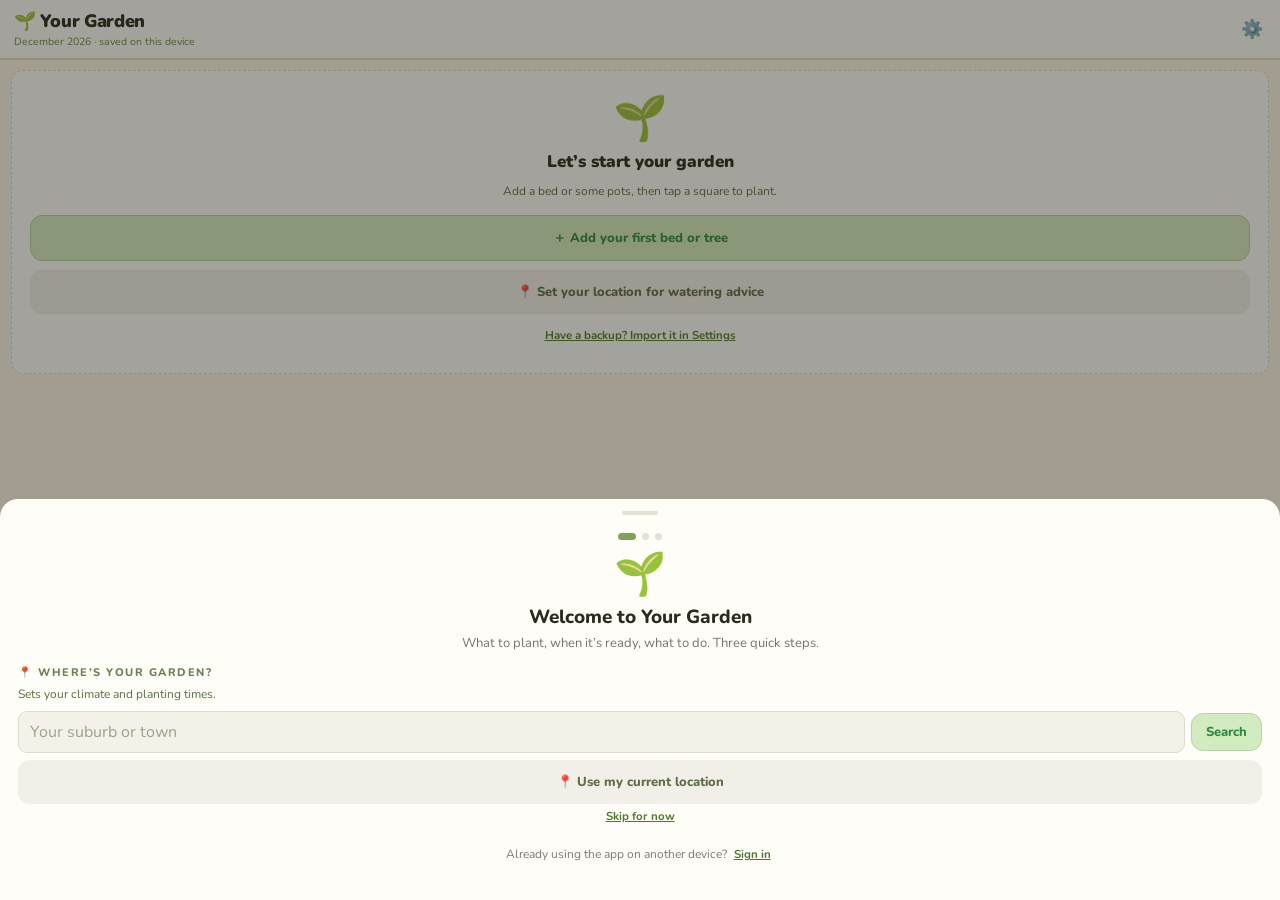
==== commit 6ef73d41: "Fun, light and easy: sunny light theme (+ dark / match phone), opening sprout animation, first-plant" ====
--- a/index.html
+++ b/index.html
@@ -3,8 +3,9 @@
 <head>
 <meta charset="UTF-8">
 <meta name="viewport" content="width=device-width, initial-scale=1, viewport-fit=cover">
-<meta name="theme-color" content="#1A2D10">
-<meta name="description" content="Bed planner, tasks and watering for a Perth Hills garden">
+<meta name="theme-color" content="#FFFFFF">
+<script>try{document.documentElement.dataset.theme=localStorage.getItem('gdn_theme')||'light';}catch(e){document.documentElement.dataset.theme='light';}</script>
+<meta name="description" content="Plan your garden beds and learn what to do each week">
 <title>🌱 Your Garden</title>
 <meta name="apple-mobile-web-app-title" content="Your Garden">
 <link rel="manifest" href="manifest.webmanifest">
@@ -13,9 +14,24 @@
 <meta name="apple-mobile-web-app-capable" content="yes">
 <meta name="apple-mobile-web-app-status-bar-style" content="black-translucent">
 <link href="https://fonts.googleapis.com/css2?family=Nunito:wght@400;600;700;800;900&display=swap" rel="stylesheet">
-<link rel="stylesheet" href="css/styles.css?v=59">
+<link rel="stylesheet" href="css/styles.css?v=61">
 </head>
 <body>
+<div id="splash" class="splash" onclick="endSplash()" aria-hidden="true">
+  <svg class="sp-svg" viewBox="0 0 200 200" width="170" height="170">
+    <defs><clipPath id="sp-above"><rect x="0" y="0" width="200" height="150"/></clipPath></defs>
+    <ellipse class="sp-soil" cx="100" cy="150" rx="62" ry="20"/>
+    <g clip-path="url(#sp-above)"><g class="sp-sprout">
+      <path class="sp-stem" d="M100 152 C100 132 99 118 101 96" pathLength="1"/>
+      <g class="sp-leaf sp-leaf-l"><ellipse cx="78" cy="92" rx="25" ry="15" transform="rotate(-28 78 92)"/></g>
+      <g class="sp-leaf sp-leaf-r"><ellipse cx="124" cy="86" rx="28" ry="17" transform="rotate(24 124 86)"/></g>
+    </g></g>
+    <path class="sp-soil" d="M38 150 A62 20 0 0 0 162 150 Z"/>
+  </svg>
+  <div class="sp-title">Your Garden</div>
+  <div class="sp-sub">your secret garden helper</div>
+</div>
+
 <header class="hdr">
   <div><div class="hdr-title">🌱 Your Garden</div><div class="hdr-sub" id="hdr-sub">Loading…</div></div>
   <div class="hdr-right">
@@ -29,14 +45,14 @@
     <div class="bed-controls"><button class="sel-fab" id="sel-fab" onclick="toggleSelectMode()">✓ Select</button></div>
     <div id="beds-wrap"></div>
     <div class="legend">
-      <div class="leg"><div class="leg-sq" style="background:#102A0C"></div>Seed</div>
-      <div class="leg"><div class="leg-sq" style="background:#163A10"></div>Seedling</div>
-      <div class="leg"><div class="leg-sq" style="background:#1A4A0E"></div>Growing</div>
-      <div class="leg"><div class="leg-sq" style="background:#402800"></div>Ready ✨</div>
-      <div class="leg"><div class="leg-sq" style="background:#3A1200"></div>Bolting ⚠️</div>
-      <div class="leg"><div class="leg-sq" style="background:#1A1A18"></div>Finished</div>
+      <div class="leg"><div class="leg-sq s-seed"></div>Seed</div>
+      <div class="leg"><div class="leg-sq s-seedling"></div>Seedling</div>
+      <div class="leg"><div class="leg-sq s-growing"></div>Growing</div>
+      <div class="leg"><div class="leg-sq s-ready"></div>Ready ✨</div>
+      <div class="leg"><div class="leg-sq s-bolting"></div>Bolting ⚠️</div>
+      <div class="leg"><div class="leg-sq s-done"></div>Finished</div>
     </div>
-    <div class="beds-hint">Drag a plant to move it (on phones, press and hold first) · Tap Select to edit several at once</div>
+    <div class="beds-hint" id="beds-hint">Drag a plant to move it (on phones, press and hold first) · Tap Select to edit several at once</div>
   </section>
   <section class="view" id="view-jobs"><div id="jobs-content"></div></section>
   <section class="view" id="view-harvest"><div id="harvest-content"></div></section>
@@ -63,31 +79,31 @@
 <div id="confetti"></div>
 
 <!-- Plain scripts (no build step); order matters: data → state → UI → features → startup -->
-<script src="js/data.js?v=59"></script>
-<script src="js/state.js?v=59"></script>
-<script src="js/varieties.js?v=59"></script>
-<script src="js/zones.js?v=59"></script>
-<script src="js/ui.js?v=59"></script>
-<script src="js/weather.js?v=59"></script>
-<script src="js/pests.js?v=59"></script>
-<script src="js/tasks.js?v=59"></script>
-<script src="js/harvest.js?v=59"></script>
-<script src="js/plants-view.js?v=59"></script>
-<script src="js/behaviour.js?v=59"></script>
-<script src="js/rotation.js?v=59"></script>
-<script src="js/fruit.js?v=59"></script>
-<script src="js/feeding.js?v=59"></script>
-<script src="js/crops2.js?v=59"></script>
-<script src="js/seasons.js?v=59"></script>
-<script src="js/seeds.js?v=59"></script>
-<script src="js/reminders.js?v=59"></script>
-<script src="js/beds.js?v=59"></script>
-<script src="js/settings.js?v=59"></script>
-<script src="js/help.js?v=59"></script>
-<script src="js/nudge-pick.js?v=59"></script>
-<script src="js/notify.js?v=59"></script>
-<script src="js/config.js?v=59"></script>
-<script src="js/sync.js?v=59"></script>
-<script src="js/main.js?v=59"></script>
+<script src="js/data.js?v=61"></script>
+<script src="js/state.js?v=61"></script>
+<script src="js/varieties.js?v=61"></script>
+<script src="js/zones.js?v=61"></script>
+<script src="js/ui.js?v=61"></script>
+<script src="js/weather.js?v=61"></script>
+<script src="js/pests.js?v=61"></script>
+<script src="js/tasks.js?v=61"></script>
+<script src="js/harvest.js?v=61"></script>
+<script src="js/plants-view.js?v=61"></script>
+<script src="js/behaviour.js?v=61"></script>
+<script src="js/rotation.js?v=61"></script>
+<script src="js/fruit.js?v=61"></script>
+<script src="js/feeding.js?v=61"></script>
+<script src="js/crops2.js?v=61"></script>
+<script src="js/seasons.js?v=61"></script>
+<script src="js/seeds.js?v=61"></script>
+<script src="js/reminders.js?v=61"></script>
+<script src="js/beds.js?v=61"></script>
+<script src="js/settings.js?v=61"></script>
+<script src="js/help.js?v=61"></script>
+<script src="js/nudge-pick.js?v=61"></script>
+<script src="js/notify.js?v=61"></script>
+<script src="js/config.js?v=61"></script>
+<script src="js/sync.js?v=61"></script>
+<script src="js/main.js?v=61"></script>
 </body>
 </html>
--- a/css/styles.css
+++ b/css/styles.css
@@ -1,519 +1,524 @@
+/* Colours: light is the default; dark when chosen in Settings, or when "Match my phone" is on and the phone is in dark mode.
+   Each colour is a variable named after its role (bg/fg/bd/sh) and its original dark-theme value. */
+:root{color-scheme:light;--bg-0F1A08:#FBF6EA;--fg-F0E6CC:#2B2A1E;--bg-1A2D10:#FFFFFF;--bd-3A5C22:#D3E2C0;--fg-6A9A4A:#5E8A3E;--bg-B85C38:#D2683E;--fg-6A8050:#6E8058;--fg-4A6A3A:#8C9A7E;--fg-8BAA6B:#4E7A2E;--bg-7AAA5A:#6FA34E;--bg-141E1C:#F0F8FB;--bd-2A4A48:#C8E2E8;--fg-7AA0A8:#4F7A82;--bg-1E3A48:#DDF0F7;--fg-9AD4EA:#2A7A98;--bd-2E5A6A:#A8D2E0;--bg-163A2A:#DFF3E6;--fg-8BD48B:#2E8A3E;--bd-2A5A3A:#A8D8B4;--bd-rgba25525525505:rgba(90,78,40,0.055);--fg-4A6A68:#7A9A98;--bg-rgba25525525505:rgba(90,78,40,0.055);--bd-rgba25525525509:rgba(90,78,40,0.099);--bg-182210:#FFFFFF;--bg-rgba2121602312:rgba(212,160,23,0.12);--fg-D4A017:#9A6E00;--bd-rgba25525525507:rgba(90,78,40,0.077);--bg-1E3212:#E8F2DA;--bg-253818:#EDF4DF;--bg-2C2E14:#F4EFD9;--bg-3A2208:#B98A5E;--sh-rgba2552552553:rgba(90,78,40,0.250);--bd-FFD54F:#E0A800;--sh-rgba2552137935:rgba(255,213,79,0.35);--bg-271508:#EBD8BC;--bd-rgba25525525506:rgba(90,78,40,0.066);--bg-102A0C:#E3F2D6;--bd-234A18:#B9D9A6;--bg-163A10:#D2EBC0;--bd-2E5E20:#A5CF8C;--bg-1A4A0E:#BFE3A3;--bd-3A6E20:#8FC070;--bg-402800:#FFE49A;--bd-C49010:#D4A017;--bg-3A1200:#FFCFAE;--bd-C04800:#E07A3A;--bg-1A1A18:#E4E2DA;--bd-rgba25525525508:rgba(90,78,40,0.088);--sh-rgba1961441645:rgba(196,144,16,0.45);--sh-rgba1927205:rgba(192,72,0,0.5);--fg-rgba25525525558:rgba(43,42,30,0.62);--bg-FFD54F:#F2B807;--bd-rgba25525525535:rgba(90,78,40,0.250);--bg-rgba0003:rgba(255,255,255,.75);--bd-8BAA6B:#7FA35A;--sh-rgba00055:rgba(60,50,30,0.220);--fg-5A7040:#6B7F52;--bg-1E2E12:#FFFFFF;--bg-rgba25525525508:rgba(90,78,40,0.088);--bd-rgba25525525515:rgba(90,78,40,0.165);--bg-301010:#FDECEA;--fg-FF9090:#B8403A;--bd-501A1A:#EAB8B0;--bg-2E5E20:#3E7D2A;--fg-7AAA5A:#4E7F34;--fg-C49010:#9A6E00;--bd-B85C38:#D2683E;--bg-1C1008:#FFF4EC;--bd-2A5C1A:#B4D6A0;--bg-141E0C:#EFF6EA;--bd-rgba2552552554:rgba(90,78,40,0.250);--bd-rgba25525525522:rgba(90,78,40,0.242);--bg-rgba25525525504:rgba(90,78,40,0.044);--fg-7A9060:#5C6E44;--fg-4A5A38:#8A957A;--bg-1E2A10:#FFFFFF;--bg-3A5C22:#D9E6C8;--bg-C49010:#E0A72A;--bg-1A4A10:#E2F0D4;--fg-FFD54F:#8A5A00;--bg-3A1A00:#FFE6D6;--fg-FF9060:#B4501E;--fg-8A9A70:#5E6B4A;--bg-rgba1961441608:rgba(196,144,16,0.08);--bd-rgba196144162:rgba(196,144,16,0.2);--bg-rgba1961441607:rgba(196,144,16,0.07);--bd-rgba1961441618:rgba(196,144,16,0.18);--fg-9A7A40:#8A6A30;--bg-rgba00072:rgba(40,35,20,.42);--bg-1A2A10:#FFFDF8;--bg-rgba25525525515:rgba(90,78,40,0.165);--fg-5ABF5A:#3A8A3A;--fg-7AD47A:#3A9A4A;--fg-FF8C42:#C0581A;--fg-90A4AE:#6A7A80;--bg-rgba25525525506:rgba(90,78,40,0.066);--bg-rgba5892342:rgba(58,92,34,0.2);--bd-2E4A1A:#D3E3C2;--fg-rgba2552552558:rgba(43,42,30,0.80);--bg-252522:#E4E2DA;--fg-100800:#2A1C00;--bg-rgba25525525507:rgba(90,78,40,0.077);--bd-2A5A1A:#B4D6A0;--fg-D8E6C0:#3D4A2E;--bd-rgba25525525512:rgba(90,78,40,0.132);--bd-4A7A2A:#9CC27C;--bg-rgba58923415:rgba(58,92,34,0.15);--fg-A0D870:#4E8A28;--fg-4A6030:#9AA58A;--fg-C8D8B0:#4A5638;--bg-rgba5892343:rgba(58,92,34,0.3);--fg-C8F090:#3E6E1E;--bd-5A4A10:#D9C27A;--fg-E0B040:#9A6E00;--bd-rgba25525525516:rgba(90,78,40,0.176);--bd-rgba25525525514:rgba(90,78,40,0.154);--bd-8A6AC8:#9A7AD8;--bg-5A2A10:#FFE1D0;--fg-FFB48A:#A0481E;--bg-2A3E14:#E2F0D0;--bd-5A4A78:#B8A8D8;--bd-C86A38:#E08A58;--bd-rgba2552552551:rgba(90,78,40,0.110);--bg-3A1A08:#FFEBDD;--bd-7A3A18:#E8B898;--bg-3A2A50:#6A48A8;--bd-9A7AD8:#8A6AD0;--bg-5A3A90:#6A48A8;--sh-rgba00045:rgba(60,50,30,0.180);--bg-1E1A28:#F6F1FF;--fg-B8A0E8:#6A4AB8;--fg-E0D8C0:#3D3A2C;--sh-rgba1222121222:rgba(122,212,122,0.2);--bg-14200C:#F1EFE3;--bg-2E4A1A:#DCEBC9;--bg-2A2040:#6A48A8;--bg-rgba255255255035:rgba(90,78,40,0.039);--bg-rgba25525525503:rgba(90,78,40,0.033);--bd-rgba25525525504:rgba(90,78,40,0.044);--bg-rgba58923425:rgba(58,92,34,0.25);--bg-rgba120502025:rgba(120,50,20,0.25);--bg-1E1A10:#FFF8E6;--bd-5A4A20:#E6D3A0;--bg-rgba12221212209:rgba(122,212,122,0.09);--bd-rgba12221212235:rgba(122,212,122,0.35);--fg-F0F8E0:#2B2A1E;--fg-8A9478:#7A846A;--fg-B8B8A0:#8A8A72;--bd-7AD47A:#5AB85A;--bg-1E3214:#EAF5E0;--bd-8A6A30:#D9B870;--bg-rgba196144161:rgba(196,144,16,0.1);--bg-1A3A0E:#E3F2D6;--bd-5A8E30:#8CC060;--bg-1C2414:#EFEFE7;--bd-34421F:#D0D8C0;--bg-14300C:#EAF5E0;--fg-rgba2552552556:rgba(43,42,30,0.62);--fg-B8E08A:#4E8A28;--bg-rgba13917010712:rgba(139,170,107,0.12);--bg-1E2C14:#FFFFFF;--bg-243618:#F2F7EA;--bg-1A2412:#FFFFFF;--bg-rgba13917010714:rgba(139,170,107,0.14);--fg-rgba25525525562:rgba(43,42,30,0.62);--bg-8BAA6B:#7FA35A;--fg-rgba25525525565:rgba(43,42,30,0.65);--fg-rgba25525525555:rgba(43,42,30,0.62);--bg-20341A:#EEF6E4;--bg-1A2614:#FFFFFF;--fg-B8C8A0:#5A6848;--bg-2A3A1A:#FFF3CF;--bg-1E2A14:#FFFCF2;--bd-4A6A2A:#C2DAA8;--fg-E8F0D8:#2B2A1E;--fg-A8C088:#52653A}
+:root[data-theme=dark]{color-scheme:dark;--bg-0F1A08:#0F1A08;--fg-F0E6CC:#F0E6CC;--bg-1A2D10:#1A2D10;--bd-3A5C22:#3A5C22;--fg-6A9A4A:#6A9A4A;--bg-B85C38:#B85C38;--fg-6A8050:#6A8050;--fg-4A6A3A:#4A6A3A;--fg-8BAA6B:#8BAA6B;--bg-7AAA5A:#7AAA5A;--bg-141E1C:#141E1C;--bd-2A4A48:#2A4A48;--fg-7AA0A8:#7AA0A8;--bg-1E3A48:#1E3A48;--fg-9AD4EA:#9AD4EA;--bd-2E5A6A:#2E5A6A;--bg-163A2A:#163A2A;--fg-8BD48B:#8BD48B;--bd-2A5A3A:#2A5A3A;--bd-rgba25525525505:rgba(255,255,255,.05);--fg-4A6A68:#4A6A68;--bg-rgba25525525505:rgba(255,255,255,.05);--bd-rgba25525525509:rgba(255,255,255,.09);--bg-182210:#182210;--bg-rgba2121602312:rgba(212,160,23,.12);--fg-D4A017:#D4A017;--bd-rgba25525525507:rgba(255,255,255,.07);--bg-1E3212:#1E3212;--bg-253818:#253818;--bg-2C2E14:#2C2E14;--bg-3A2208:#3A2208;--sh-rgba2552552553:rgba(255,255,255,.3);--bd-FFD54F:#FFD54F;--sh-rgba2552137935:rgba(255,213,79,.35);--bg-271508:#271508;--bd-rgba25525525506:rgba(255,255,255,.06);--bg-102A0C:#102A0C;--bd-234A18:#234A18;--bg-163A10:#163A10;--bd-2E5E20:#2E5E20;--bg-1A4A0E:#1A4A0E;--bd-3A6E20:#3A6E20;--bg-402800:#402800;--bd-C49010:#C49010;--bg-3A1200:#3A1200;--bd-C04800:#C04800;--bg-1A1A18:#1A1A18;--bd-rgba25525525508:rgba(255,255,255,.08);--sh-rgba1961441645:rgba(196,144,16,.45);--sh-rgba1927205:rgba(192,72,0,.5);--fg-rgba25525525558:rgba(255,255,255,.58);--bg-FFD54F:#FFD54F;--bd-rgba25525525535:rgba(255,255,255,.35);--bg-rgba0003:rgba(0,0,0,.3);--bd-8BAA6B:#8BAA6B;--sh-rgba00055:rgba(0,0,0,.55);--fg-5A7040:#5A7040;--bg-1E2E12:#1E2E12;--bg-rgba25525525508:rgba(255,255,255,.08);--bd-rgba25525525515:rgba(255,255,255,.15);--bg-301010:#301010;--fg-FF9090:#FF9090;--bd-501A1A:#501A1A;--bg-2E5E20:#2E5E20;--fg-7AAA5A:#7AAA5A;--fg-C49010:#C49010;--bd-B85C38:#B85C38;--bg-1C1008:#1C1008;--bd-2A5C1A:#2A5C1A;--bg-141E0C:#141E0C;--bd-rgba2552552554:rgba(255,255,255,.4);--bd-rgba25525525522:rgba(255,255,255,.22);--bg-rgba25525525504:rgba(255,255,255,.04);--fg-7A9060:#7A9060;--fg-4A5A38:#4A5A38;--bg-1E2A10:#1E2A10;--bg-3A5C22:#3A5C22;--bg-C49010:#C49010;--bg-1A4A10:#1A4A10;--fg-FFD54F:#FFD54F;--bg-3A1A00:#3A1A00;--fg-FF9060:#FF9060;--fg-8A9A70:#8A9A70;--bg-rgba1961441608:rgba(196,144,16,.08);--bd-rgba196144162:rgba(196,144,16,.2);--bg-rgba1961441607:rgba(196,144,16,.07);--bd-rgba1961441618:rgba(196,144,16,.18);--fg-9A7A40:#9A7A40;--bg-rgba00072:rgba(0,0,0,.72);--bg-1A2A10:#1A2A10;--bg-rgba25525525515:rgba(255,255,255,.15);--fg-5ABF5A:#5ABF5A;--fg-7AD47A:#7AD47A;--fg-FF8C42:#FF8C42;--fg-90A4AE:#90A4AE;--bg-rgba25525525506:rgba(255,255,255,.06);--bg-rgba5892342:rgba(58,92,34,.2);--bd-2E4A1A:#2E4A1A;--fg-rgba2552552558:rgba(255,255,255,.8);--bg-252522:#252522;--fg-100800:#100800;--bg-rgba25525525507:rgba(255,255,255,.07);--bd-2A5A1A:#2A5A1A;--fg-D8E6C0:#D8E6C0;--bd-rgba25525525512:rgba(255,255,255,.12);--bd-4A7A2A:#4A7A2A;--bg-rgba58923415:rgba(58,92,34,.15);--fg-A0D870:#A0D870;--fg-4A6030:#4A6030;--fg-C8D8B0:#C8D8B0;--bg-rgba5892343:rgba(58,92,34,.3);--fg-C8F090:#C8F090;--bd-5A4A10:#5A4A10;--fg-E0B040:#E0B040;--bd-rgba25525525516:rgba(255,255,255,.16);--bd-rgba25525525514:rgba(255,255,255,.14);--bd-8A6AC8:#8A6AC8;--bg-5A2A10:#5A2A10;--fg-FFB48A:#FFB48A;--bg-2A3E14:#2A3E14;--bd-5A4A78:#5A4A78;--bd-C86A38:#C86A38;--bd-rgba2552552551:rgba(255,255,255,.1);--bg-3A1A08:#3A1A08;--bd-7A3A18:#7A3A18;--bg-3A2A50:#3A2A50;--bd-9A7AD8:#9A7AD8;--bg-5A3A90:#5A3A90;--sh-rgba00045:rgba(0,0,0,.45);--bg-1E1A28:#1E1A28;--fg-B8A0E8:#B8A0E8;--fg-E0D8C0:#E0D8C0;--sh-rgba1222121222:rgba(122,212,122,.2);--bg-14200C:#14200C;--bg-2E4A1A:#2E4A1A;--bg-2A2040:#2A2040;--bg-rgba255255255035:rgba(255,255,255,.035);--bg-rgba25525525503:rgba(255,255,255,.03);--bd-rgba25525525504:rgba(255,255,255,.04);--bg-rgba58923425:rgba(58,92,34,.25);--bg-rgba120502025:rgba(120,50,20,.25);--bg-1E1A10:#1E1A10;--bd-5A4A20:#5A4A20;--bg-rgba12221212209:rgba(122,212,122,.09);--bd-rgba12221212235:rgba(122,212,122,.35);--fg-F0F8E0:#F0F8E0;--fg-8A9478:#8A9478;--fg-B8B8A0:#B8B8A0;--bd-7AD47A:#7AD47A;--bg-1E3214:#1E3214;--bd-8A6A30:#8A6A30;--bg-rgba196144161:rgba(196,144,16,.1);--bg-1A3A0E:#1A3A0E;--bd-5A8E30:#5A8E30;--bg-1C2414:#1C2414;--bd-34421F:#34421F;--bg-14300C:#14300C;--fg-rgba2552552556:rgba(255,255,255,.6);--fg-B8E08A:#B8E08A;--bg-rgba13917010712:rgba(139,170,107,.12);--bg-1E2C14:#1E2C14;--bg-243618:#243618;--bg-1A2412:#1A2412;--bg-rgba13917010714:rgba(139,170,107,.14);--fg-rgba25525525562:rgba(255,255,255,.62);--bg-8BAA6B:#8BAA6B;--fg-rgba25525525565:rgba(255,255,255,.65);--fg-rgba25525525555:rgba(255,255,255,.55);--bg-20341A:#20341A;--bg-1A2614:#1A2614;--fg-B8C8A0:#B8C8A0;--bg-2A3A1A:#2A3A1A;--bg-1E2A14:#1E2A14;--bd-4A6A2A:#4A6A2A;--fg-E8F0D8:#E8F0D8;--fg-A8C088:#A8C088}
+@media (prefers-color-scheme:dark){:root[data-theme=auto]{color-scheme:dark;--bg-0F1A08:#0F1A08;--fg-F0E6CC:#F0E6CC;--bg-1A2D10:#1A2D10;--bd-3A5C22:#3A5C22;--fg-6A9A4A:#6A9A4A;--bg-B85C38:#B85C38;--fg-6A8050:#6A8050;--fg-4A6A3A:#4A6A3A;--fg-8BAA6B:#8BAA6B;--bg-7AAA5A:#7AAA5A;--bg-141E1C:#141E1C;--bd-2A4A48:#2A4A48;--fg-7AA0A8:#7AA0A8;--bg-1E3A48:#1E3A48;--fg-9AD4EA:#9AD4EA;--bd-2E5A6A:#2E5A6A;--bg-163A2A:#163A2A;--fg-8BD48B:#8BD48B;--bd-2A5A3A:#2A5A3A;--bd-rgba25525525505:rgba(255,255,255,.05);--fg-4A6A68:#4A6A68;--bg-rgba25525525505:rgba(255,255,255,.05);--bd-rgba25525525509:rgba(255,255,255,.09);--bg-182210:#182210;--bg-rgba2121602312:rgba(212,160,23,.12);--fg-D4A017:#D4A017;--bd-rgba25525525507:rgba(255,255,255,.07);--bg-1E3212:#1E3212;--bg-253818:#253818;--bg-2C2E14:#2C2E14;--bg-3A2208:#3A2208;--sh-rgba2552552553:rgba(255,255,255,.3);--bd-FFD54F:#FFD54F;--sh-rgba2552137935:rgba(255,213,79,.35);--bg-271508:#271508;--bd-rgba25525525506:rgba(255,255,255,.06);--bg-102A0C:#102A0C;--bd-234A18:#234A18;--bg-163A10:#163A10;--bd-2E5E20:#2E5E20;--bg-1A4A0E:#1A4A0E;--bd-3A6E20:#3A6E20;--bg-402800:#402800;--bd-C49010:#C49010;--bg-3A1200:#3A1200;--bd-C04800:#C04800;--bg-1A1A18:#1A1A18;--bd-rgba25525525508:rgba(255,255,255,.08);--sh-rgba1961441645:rgba(196,144,16,.45);--sh-rgba1927205:rgba(192,72,0,.5);--fg-rgba25525525558:rgba(255,255,255,.58);--bg-FFD54F:#FFD54F;--bd-rgba25525525535:rgba(255,255,255,.35);--bg-rgba0003:rgba(0,0,0,.3);--bd-8BAA6B:#8BAA6B;--sh-rgba00055:rgba(0,0,0,.55);--fg-5A7040:#5A7040;--bg-1E2E12:#1E2E12;--bg-rgba25525525508:rgba(255,255,255,.08);--bd-rgba25525525515:rgba(255,255,255,.15);--bg-301010:#301010;--fg-FF9090:#FF9090;--bd-501A1A:#501A1A;--bg-2E5E20:#2E5E20;--fg-7AAA5A:#7AAA5A;--fg-C49010:#C49010;--bd-B85C38:#B85C38;--bg-1C1008:#1C1008;--bd-2A5C1A:#2A5C1A;--bg-141E0C:#141E0C;--bd-rgba2552552554:rgba(255,255,255,.4);--bd-rgba25525525522:rgba(255,255,255,.22);--bg-rgba25525525504:rgba(255,255,255,.04);--fg-7A9060:#7A9060;--fg-4A5A38:#4A5A38;--bg-1E2A10:#1E2A10;--bg-3A5C22:#3A5C22;--bg-C49010:#C49010;--bg-1A4A10:#1A4A10;--fg-FFD54F:#FFD54F;--bg-3A1A00:#3A1A00;--fg-FF9060:#FF9060;--fg-8A9A70:#8A9A70;--bg-rgba1961441608:rgba(196,144,16,.08);--bd-rgba196144162:rgba(196,144,16,.2);--bg-rgba1961441607:rgba(196,144,16,.07);--bd-rgba1961441618:rgba(196,144,16,.18);--fg-9A7A40:#9A7A40;--bg-rgba00072:rgba(0,0,0,.72);--bg-1A2A10:#1A2A10;--bg-rgba25525525515:rgba(255,255,255,.15);--fg-5ABF5A:#5ABF5A;--fg-7AD47A:#7AD47A;--fg-FF8C42:#FF8C42;--fg-90A4AE:#90A4AE;--bg-rgba25525525506:rgba(255,255,255,.06);--bg-rgba5892342:rgba(58,92,34,.2);--bd-2E4A1A:#2E4A1A;--fg-rgba2552552558:rgba(255,255,255,.8);--bg-252522:#252522;--fg-100800:#100800;--bg-rgba25525525507:rgba(255,255,255,.07);--bd-2A5A1A:#2A5A1A;--fg-D8E6C0:#D8E6C0;--bd-rgba25525525512:rgba(255,255,255,.12);--bd-4A7A2A:#4A7A2A;--bg-rgba58923415:rgba(58,92,34,.15);--fg-A0D870:#A0D870;--fg-4A6030:#4A6030;--fg-C8D8B0:#C8D8B0;--bg-rgba5892343:rgba(58,92,34,.3);--fg-C8F090:#C8F090;--bd-5A4A10:#5A4A10;--fg-E0B040:#E0B040;--bd-rgba25525525516:rgba(255,255,255,.16);--bd-rgba25525525514:rgba(255,255,255,.14);--bd-8A6AC8:#8A6AC8;--bg-5A2A10:#5A2A10;--fg-FFB48A:#FFB48A;--bg-2A3E14:#2A3E14;--bd-5A4A78:#5A4A78;--bd-C86A38:#C86A38;--bd-rgba2552552551:rgba(255,255,255,.1);--bg-3A1A08:#3A1A08;--bd-7A3A18:#7A3A18;--bg-3A2A50:#3A2A50;--bd-9A7AD8:#9A7AD8;--bg-5A3A90:#5A3A90;--sh-rgba00045:rgba(0,0,0,.45);--bg-1E1A28:#1E1A28;--fg-B8A0E8:#B8A0E8;--fg-E0D8C0:#E0D8C0;--sh-rgba1222121222:rgba(122,212,122,.2);--bg-14200C:#14200C;--bg-2E4A1A:#2E4A1A;--bg-2A2040:#2A2040;--bg-rgba255255255035:rgba(255,255,255,.035);--bg-rgba25525525503:rgba(255,255,255,.03);--bd-rgba25525525504:rgba(255,255,255,.04);--bg-rgba58923425:rgba(58,92,34,.25);--bg-rgba120502025:rgba(120,50,20,.25);--bg-1E1A10:#1E1A10;--bd-5A4A20:#5A4A20;--bg-rgba12221212209:rgba(122,212,122,.09);--bd-rgba12221212235:rgba(122,212,122,.35);--fg-F0F8E0:#F0F8E0;--fg-8A9478:#8A9478;--fg-B8B8A0:#B8B8A0;--bd-7AD47A:#7AD47A;--bg-1E3214:#1E3214;--bd-8A6A30:#8A6A30;--bg-rgba196144161:rgba(196,144,16,.1);--bg-1A3A0E:#1A3A0E;--bd-5A8E30:#5A8E30;--bg-1C2414:#1C2414;--bd-34421F:#34421F;--bg-14300C:#14300C;--fg-rgba2552552556:rgba(255,255,255,.6);--fg-B8E08A:#B8E08A;--bg-rgba13917010712:rgba(139,170,107,.12);--bg-1E2C14:#1E2C14;--bg-243618:#243618;--bg-1A2412:#1A2412;--bg-rgba13917010714:rgba(139,170,107,.14);--fg-rgba25525525562:rgba(255,255,255,.62);--bg-8BAA6B:#8BAA6B;--fg-rgba25525525565:rgba(255,255,255,.65);--fg-rgba25525525555:rgba(255,255,255,.55);--bg-20341A:#20341A;--bg-1A2614:#1A2614;--fg-B8C8A0:#B8C8A0;--bg-2A3A1A:#2A3A1A;--bg-1E2A14:#1E2A14;--bd-4A6A2A:#4A6A2A;--fg-E8F0D8:#E8F0D8;--fg-A8C088:#A8C088}}
 :root{box-sizing:border-box;padding-top:env(safe-area-inset-top,0px);padding-bottom:env(safe-area-inset-bottom,0px)}
 *,*::before,*::after{box-sizing:inherit;margin:0;padding:0}
-body{font-family:'Nunito',system-ui,sans-serif;background:#0F1A08;color:#F0E6CC;min-height:100vh;overflow-x:hidden;-webkit-tap-highlight-color:transparent}
-.hdr{background:#1A2D10;padding:9px 14px;padding-top:calc(9px + env(safe-area-inset-top,0px));position:sticky;top:0;z-index:50;border-bottom:2px solid #3A5C22;display:flex;justify-content:space-between;align-items:center}
+body{font-family:'Nunito',system-ui,sans-serif;background:var(--bg-0F1A08);color:var(--fg-F0E6CC);min-height:100vh;overflow-x:hidden;-webkit-tap-highlight-color:transparent}
+.hdr{background:var(--bg-1A2D10);padding:9px 14px;padding-top:calc(9px + env(safe-area-inset-top,0px));position:sticky;top:0;z-index:50;border-bottom:2px solid var(--bd-3A5C22);display:flex;justify-content:space-between;align-items:center}
 .hdr-title{font-size:18px;font-weight:900;letter-spacing:-.3px}
-.hdr-sub{font-size:10.5px;color:#6A9A4A;margin-top:1px}
+.hdr-sub{font-size:10.5px;color:var(--fg-6A9A4A);margin-top:1px}
 .hdr-right{display:flex;align-items:center;gap:7px}
-.alert-pill{background:#B85C38;color:#fff;font-size:11px;font-weight:800;padding:3px 9px;border-radius:10px;border:none;cursor:pointer;font-family:inherit;display:none}
-.settings-btn{background:none;border:none;color:#6A8050;font-size:18px;cursor:pointer;padding:3px;line-height:1}
-.nav{position:fixed;bottom:0;left:0;right:0;background:#1A2D10;border-top:1px solid #3A5C22;display:flex;z-index:50;padding-bottom:env(safe-area-inset-bottom,0px)}
-.nav-btn{flex:1;border:none;background:transparent;color:#4A6A3A;font-family:inherit;font-size:11px;font-weight:700;padding:9px 4px 10px;cursor:pointer;display:flex;flex-direction:column;align-items:center;gap:2px;text-transform:uppercase;letter-spacing:.5px;transition:color .15s}
-.nav-btn.active{color:#8BAA6B}
+.alert-pill{background:var(--bg-B85C38);color:#fff;font-size:11px;font-weight:800;padding:3px 9px;border-radius:10px;border:none;cursor:pointer;font-family:inherit;display:none}
+.settings-btn{background:none;border:none;color:var(--fg-6A8050);font-size:18px;cursor:pointer;padding:3px;line-height:1}
+.nav{position:fixed;bottom:0;left:0;right:0;background:var(--bg-1A2D10);border-top:1px solid var(--bd-3A5C22);display:flex;z-index:50;padding-bottom:env(safe-area-inset-bottom,0px)}
+.nav-btn{flex:1;border:none;background:transparent;color:var(--fg-4A6A3A);font-family:inherit;font-size:11px;font-weight:700;padding:9px 4px 10px;cursor:pointer;display:flex;flex-direction:column;align-items:center;gap:2px;text-transform:uppercase;letter-spacing:.5px;transition:color .15s}
+.nav-btn.active{color:var(--fg-8BAA6B)}
 .nav-icon{font-size:20px;line-height:1}
 .scroll{padding:10px 11px 110px}
 .view{display:none}.view.on{display:block}
 .adot{width:7px;height:7px;border-radius:50%;flex-shrink:0;margin-top:5px}
-.ar{background:#B85C38}.ay{background:#D4A017}.ag{background:#7AAA5A}
-.wx{background:#141E1C;border:1px solid #2A4A48;border-left:3px solid #4A9AB8;border-radius:10px;margin-bottom:12px;overflow:hidden}
+.ar{background:var(--bg-B85C38)}.ay{background:#D4A017}.ag{background:var(--bg-7AAA5A)}
+.wx{background:var(--bg-141E1C);border:1px solid var(--bd-2A4A48);border-left:3px solid #4A9AB8;border-radius:10px;margin-bottom:12px;overflow:hidden}
 .wx-top{display:flex;align-items:center;gap:10px;padding:10px 12px 8px}
 .wx-ico{font-size:28px;line-height:1;flex-shrink:0}
 .wx-loc{font-size:12px;font-weight:800}
-.wx-sum{font-size:10.5px;color:#7AA0A8;margin-top:1px}
-.wx-btn{margin-left:auto;flex-shrink:0;background:#1E3A48;color:#9AD4EA;border:1px solid #2E5A6A;font-family:inherit;font-size:11px;font-weight:800;padding:6px 11px;border-radius:9px;cursor:pointer}
-.wx-btn.done{background:#163A2A;color:#8BD48B;border-color:#2A5A3A}
-.wx-row{padding:8px 12px;border-top:1px solid rgba(255,255,255,.05);font-size:12px;display:flex;align-items:flex-start;gap:8px;line-height:1.45}
-.wx-foot{padding:5px 12px 7px;font-size:10.5px;color:#4A6A68}
-.loc-res{display:block;width:100%;text-align:left;background:rgba(255,255,255,.05);border:1px solid rgba(255,255,255,.09);border-radius:8px;padding:9px 11px;margin-top:5px;font-family:inherit;font-size:12px;color:#F0E6CC;cursor:pointer}
+.wx-sum{font-size:10.5px;color:var(--fg-7AA0A8);margin-top:1px}
+.wx-btn{margin-left:auto;flex-shrink:0;background:var(--bg-1E3A48);color:var(--fg-9AD4EA);border:1px solid var(--bd-2E5A6A);font-family:inherit;font-size:11px;font-weight:800;padding:6px 11px;border-radius:9px;cursor:pointer}
+.wx-btn.done{background:var(--bg-163A2A);color:var(--fg-8BD48B);border-color:var(--bd-2A5A3A)}
+.wx-row{padding:8px 12px;border-top:1px solid var(--bd-rgba25525525505);font-size:12px;display:flex;align-items:flex-start;gap:8px;line-height:1.45}
+.wx-foot{padding:5px 12px 7px;font-size:10.5px;color:var(--fg-4A6A68)}
+.loc-res{display:block;width:100%;text-align:left;background:var(--bg-rgba25525525505);border:1px solid var(--bd-rgba25525525509);border-radius:8px;padding:9px 11px;margin-top:5px;font-family:inherit;font-size:12px;color:var(--fg-F0E6CC);cursor:pointer}
 .bed-controls{display:flex;justify-content:flex-end;margin-bottom:8px}
-.sel-fab{display:flex;align-items:center;gap:5px;background:#182210;border:1px solid #3A5C22;color:#8BAA6B;font-family:inherit;font-size:11px;font-weight:800;padding:6px 13px;border-radius:14px;cursor:pointer}
-.sel-fab.on{background:rgba(212,160,23,.12);border-color:#D4A017;color:#D4A017}
+.sel-fab{display:flex;align-items:center;gap:5px;background:var(--bg-182210);border:1px solid var(--bd-3A5C22);color:var(--fg-8BAA6B);font-family:inherit;font-size:11px;font-weight:800;padding:6px 13px;border-radius:14px;cursor:pointer}
+.sel-fab.on{background:var(--bg-rgba2121602312);border-color:#D4A017;color:var(--fg-D4A017)}
 .bed-wrap{margin-bottom:12px}
-.bed-card{background:#182210;border-radius:12px;overflow:hidden;border:1px solid rgba(255,255,255,.07)}
+.bed-card{background:var(--bg-182210);border-radius:12px;overflow:hidden;border:1px solid var(--bd-rgba25525525507)}
 .bed-top{padding:8px 12px;display:flex;justify-content:space-between;align-items:center}
-.bt1{background:#1E3212}.bt2{background:#253818}.bt3{background:#2C2E14}
+.bt1{background:var(--bg-1E3212)}.bt2{background:var(--bg-253818)}.bt3{background:var(--bg-2C2E14)}
 .bed-name{font-size:12px;font-weight:800}
-.grid-bg{padding:7px;background:#3A2208}
+.grid-bg{padding:7px;background:var(--bg-3A2208)}
 .grid-row{display:flex;gap:4px;margin-bottom:4px}
 .grid-row:last-child{margin-bottom:0}
 .cell{flex:1;height:54px;border-radius:8px;display:flex;flex-direction:column;align-items:center;justify-content:center;cursor:pointer;position:relative;border:2px solid transparent;min-width:0;overflow:hidden;user-select:none;-webkit-user-select:none;-webkit-touch-callout:none;transition:transform .1s,border-color .15s,box-shadow .15s;touch-action:manipulation}
 .cell:active{transform:scale(.86)}
-.cell.drag-over{border-color:#fff !important;box-shadow:0 0 10px rgba(255,255,255,.3)}
+.cell.drag-over{border-color:#fff !important;box-shadow:0 0 10px var(--sh-rgba2552552553)}
 .cell.dragging{opacity:.28}
-.cell.selected{border-color:#FFD54F !important;box-shadow:0 0 6px rgba(255,213,79,.35)}
-.s-empty{background:#271508;border-color:rgba(255,255,255,.06)}
-.s-seed{background:#102A0C;border-color:#234A18}
-.s-seedling{background:#163A10;border-color:#2E5E20}
-.s-growing{background:#1A4A0E;border-color:#3A6E20}
-.s-ready{background:#402800;border-color:#C49010;animation:rdy 2s ease-in-out infinite}
-.s-bolting{background:#3A1200;border-color:#C04800;animation:blt 1.4s ease-in-out infinite}
-.s-done{background:#1A1A18;border-color:rgba(255,255,255,.08)}
-@keyframes rdy{0%,100%{box-shadow:none}50%{box-shadow:0 0 8px 2px rgba(196,144,16,.45)}}
-@keyframes blt{0%,100%{box-shadow:none}50%{box-shadow:0 0 8px 2px rgba(192,72,0,.5)}}
+.cell.selected{border-color:var(--bd-FFD54F) !important;box-shadow:0 0 6px var(--sh-rgba2552137935)}
+.s-empty{background:var(--bg-271508);border-color:var(--bd-rgba25525525506)}
+.s-seed{background:var(--bg-102A0C);border-color:var(--bd-234A18)}
+.s-seedling{background:var(--bg-163A10);border-color:var(--bd-2E5E20)}
+.s-growing{background:var(--bg-1A4A0E);border-color:var(--bd-3A6E20)}
+.s-ready{background:var(--bg-402800);border-color:var(--bd-C49010);animation:rdy 2s ease-in-out infinite}
+.s-bolting{background:var(--bg-3A1200);border-color:var(--bd-C04800);animation:blt 1.4s ease-in-out infinite}
+.s-done{background:var(--bg-1A1A18);border-color:var(--bd-rgba25525525508)}
+@keyframes rdy{0%,100%{box-shadow:none}50%{box-shadow:0 0 8px 2px var(--sh-rgba1961441645)}}
+@keyframes blt{0%,100%{box-shadow:none}50%{box-shadow:0 0 8px 2px var(--sh-rgba1927205)}}
 .cell-e{font-size:22px;line-height:1;pointer-events:none;transition:font-size .2s}
 .s-empty .cell-e{font-size:16px;opacity:.15}
 .s-seed .cell-e{font-size:13px}
 .s-done .cell-e{opacity:.25;font-size:16px}
-.cell:focus-visible{outline:2px solid #FFD54F;outline-offset:1px}
-.cell-n{font-size:10px;font-weight:700;color:rgba(255,255,255,.58);text-align:center;line-height:1.1;max-width:98%;overflow:hidden;text-overflow:ellipsis;white-space:nowrap;padding:0 2px;margin-top:2px;pointer-events:none}
+.cell:focus-visible{outline:2px solid var(--bd-FFD54F);outline-offset:1px}
+.cell-n{font-size:10px;font-weight:700;color:var(--fg-rgba25525525558);text-align:center;line-height:1.1;max-width:98%;overflow:hidden;text-overflow:ellipsis;white-space:nowrap;padding:0 2px;margin-top:2px;pointer-events:none}
 .cell-pip{position:absolute;top:3px;right:3px;width:5px;height:5px;border-radius:50%;pointer-events:none}
-.pip-r{background:#FFD54F}.pip-b{background:#FF6B2B}.pip-d{background:#607D8B}
-.cell-chk{position:absolute;top:3px;left:3px;width:14px;height:14px;border-radius:3px;border:1.5px solid rgba(255,255,255,.35);display:none;align-items:center;justify-content:center;font-size:10.5px;background:rgba(0,0,0,.3);pointer-events:none}
+.pip-r{background:var(--bg-FFD54F)}.pip-b{background:#FF6B2B}.pip-d{background:#607D8B}
+.cell-chk{position:absolute;top:3px;left:3px;width:14px;height:14px;border-radius:3px;border:1.5px solid var(--bd-rgba25525525535);display:none;align-items:center;justify-content:center;font-size:10.5px;background:var(--bg-rgba0003);pointer-events:none}
 .sel-mode .cell-chk{display:flex}
-.cell.selected .cell-chk{background:#FFD54F;border-color:#FFD54F;color:#000}
-.drag-ghost{position:fixed;pointer-events:none;z-index:1000;width:56px;height:56px;border-radius:10px;background:#1A4A0E;border:2px solid #8BAA6B;display:flex;flex-direction:column;align-items:center;justify-content:center;opacity:.88;transform:scale(1.12);box-shadow:0 8px 24px rgba(0,0,0,.55);font-size:22px}
+.cell.selected .cell-chk{background:var(--bg-FFD54F);border-color:var(--bd-FFD54F);color:#000}
+.drag-ghost{position:fixed;pointer-events:none;z-index:1000;width:56px;height:56px;border-radius:10px;background:var(--bg-1A4A0E);border:2px solid var(--bd-8BAA6B);display:flex;flex-direction:column;align-items:center;justify-content:center;opacity:.88;transform:scale(1.12);box-shadow:0 8px 24px var(--sh-rgba00055);font-size:22px}
 .legend{display:flex;flex-wrap:wrap;gap:5px;margin-top:8px}
-.leg{display:flex;align-items:center;gap:3px;font-size:10.5px;color:#5A7040}
+.leg{display:flex;align-items:center;gap:3px;font-size:10.5px;color:var(--fg-5A7040)}
 .leg-sq{width:9px;height:9px;border-radius:2px;flex-shrink:0}
-.sel-bar{position:fixed;bottom:0;left:0;right:0;background:#1E2E12;border-top:2px solid #D4A017;padding:10px 12px;padding-bottom:calc(10px + env(safe-area-inset-bottom,0px));z-index:60;display:none;align-items:center;gap:6px}
+.sel-bar{position:fixed;bottom:0;left:0;right:0;background:var(--bg-1E2E12);border-top:2px solid #D4A017;padding:10px 12px;padding-bottom:calc(10px + env(safe-area-inset-bottom,0px));z-index:60;display:none;align-items:center;gap:6px}
 .sel-bar.on{display:flex}
-.sel-count{font-size:13px;font-weight:800;color:#D4A017;flex:1;min-width:0;white-space:nowrap}
-.sel-act{background:rgba(255,255,255,.08);border:1px solid rgba(255,255,255,.15);color:#F0E6CC;border-radius:8px;font-family:inherit;font-size:12px;font-weight:700;padding:7px 10px;cursor:pointer;white-space:nowrap}
-.sel-act.danger{background:#301010;color:#FF9090;border-color:#501A1A}
-.sel-done{background:#2E5E20;color:#fff;border:none;border-radius:8px;font-family:inherit;font-size:12px;font-weight:800;padding:7px 14px;cursor:pointer}
+.sel-count{font-size:13px;font-weight:800;color:var(--fg-D4A017);flex:1;min-width:0;white-space:nowrap}
+.sel-act{background:var(--bg-rgba25525525508);border:1px solid var(--bd-rgba25525525515);color:var(--fg-F0E6CC);border-radius:8px;font-family:inherit;font-size:12px;font-weight:700;padding:7px 10px;cursor:pointer;white-space:nowrap}
+.sel-act.danger{background:var(--bg-301010);color:var(--fg-FF9090);border-color:var(--bd-501A1A)}
+.sel-done{background:var(--bg-2E5E20);color:#fff;border:none;border-radius:8px;font-family:inherit;font-size:12px;font-weight:800;padding:7px 14px;cursor:pointer}
 /* MONTHLY */
 .mv-heading{font-size:20px;font-weight:900;margin-bottom:3px}
-.mv-intro{font-size:12px;color:#7AAA5A;line-height:1.5;margin-bottom:14px}
+.mv-intro{font-size:12px;color:var(--fg-7AAA5A);line-height:1.5;margin-bottom:14px}
 .mv-section{margin-bottom:16px}
-.mv-st{font-size:11px;font-weight:800;letter-spacing:2px;text-transform:uppercase;color:#5A7040;margin-bottom:7px}
-.recap-block{background:#182210;border-radius:10px;overflow:hidden;margin-bottom:9px;border:1px solid rgba(255,255,255,.06)}
+.mv-st{font-size:11px;font-weight:800;letter-spacing:2px;text-transform:uppercase;color:var(--fg-5A7040);margin-bottom:7px}
+.recap-block{background:var(--bg-182210);border-radius:10px;overflow:hidden;margin-bottom:9px;border:1px solid var(--bd-rgba25525525506)}
 .recap-hdr{padding:7px 12px;font-size:11px;font-weight:800}
-.rh1{background:#1E3212}.rh2{background:#253818}.rh3{background:#2C2E14}
-.recap-row{padding:7px 12px;border-top:1px solid rgba(255,255,255,.05);font-size:12px;display:flex;align-items:center;gap:8px}
+.rh1{background:var(--bg-1E3212)}.rh2{background:var(--bg-253818)}.rh3{background:var(--bg-2C2E14)}
+.recap-row{padding:7px 12px;border-top:1px solid var(--bd-rgba25525525505);font-size:12px;display:flex;align-items:center;gap:8px}
 .recap-ico{font-size:14px;flex-shrink:0;width:20px;text-align:center}
 .recap-nm{flex:1;font-weight:700}
-.recap-hw{font-size:11px;color:#C49010;white-space:nowrap;flex-shrink:0}
-.recap-st{font-size:11px;color:#6A8050}
+.recap-hw{font-size:11px;color:var(--fg-C49010);white-space:nowrap;flex-shrink:0}
+.recap-st{font-size:11px;color:var(--fg-6A8050)}
 /* TASKS */
 .task-section{margin-bottom:14px}
-.task-sec-title{font-size:11px;font-weight:800;letter-spacing:2px;text-transform:uppercase;color:#5A7040;margin-bottom:7px}
-.task-card{background:#182210;border-radius:10px;margin-bottom:7px;border-left:3px solid #3A5C22;display:flex;align-items:flex-start;overflow:hidden}
-.tc-urgent{border-left-color:#B85C38;background:#1C1008}
-.tc-soon{border-left-color:#C49010}
-.tc-rest{border-left-color:#2A5C1A;background:#141E0C;opacity:.85}
+.task-sec-title{font-size:11px;font-weight:800;letter-spacing:2px;text-transform:uppercase;color:var(--fg-5A7040);margin-bottom:7px}
+.task-card{background:var(--bg-182210);border-radius:10px;margin-bottom:7px;border-left:3px solid var(--bd-3A5C22);display:flex;align-items:flex-start;overflow:hidden}
+.tc-urgent{border-left-color:var(--bd-B85C38);background:var(--bg-1C1008)}
+.tc-soon{border-left-color:var(--bd-C49010)}
+.tc-rest{border-left-color:var(--bd-2A5C1A);background:var(--bg-141E0C);opacity:.85}
 .tc-followon{border-left-color:#7AAA5A;border-left-style:dashed}
 .task-cb-area{padding:13px 10px 13px 12px;flex-shrink:0;background:none;border:none;color:inherit;font-family:inherit;align-self:stretch;display:flex;align-items:flex-start}
 button.task-cb-area{cursor:pointer}
-button.task-cb-area:hover .task-cb{border-color:rgba(255,255,255,.4)}
+button.task-cb-area:hover .task-cb{border-color:var(--bd-rgba2552552554)}
 .task-ico{width:20px;text-align:center;font-size:15px;line-height:20px}
-.task-btn{margin-top:8px;background:#2E5E20;color:#fff;border:none;border-radius:8px;font-family:inherit;font-size:11.5px;font-weight:800;padding:6px 12px;cursor:pointer}
-.task-cb{width:20px;height:20px;border-radius:50%;border:2px solid rgba(255,255,255,.22);background:rgba(255,255,255,.04);display:flex;align-items:center;justify-content:center;font-size:11px;transition:all .15s;color:transparent}
-.task-cb:hover{border-color:rgba(255,255,255,.4)}
+.task-btn{margin-top:8px;background:var(--bg-2E5E20);color:#fff;border:none;border-radius:8px;font-family:inherit;font-size:11.5px;font-weight:800;padding:6px 12px;cursor:pointer}
+.task-cb{width:20px;height:20px;border-radius:50%;border:2px solid var(--bd-rgba25525525522);background:var(--bg-rgba25525525504);display:flex;align-items:center;justify-content:center;font-size:11px;transition:all .15s;color:transparent}
+.task-cb:hover{border-color:var(--bd-rgba2552552554)}
 .task-content{padding:12px 14px 12px 0;flex:1}
 .task-title{font-size:12.5px;font-weight:800;margin-bottom:3px;line-height:1.3}
-.task-detail{font-size:11.5px;color:#7A9060;line-height:1.5}
+.task-detail{font-size:11.5px;color:var(--fg-7A9060);line-height:1.5}
 .task-card.completing{animation:slideOut .35s ease-in forwards;pointer-events:none}
 @keyframes slideOut{from{transform:translateX(0);opacity:1}to{transform:translateX(110%);opacity:0}}
 .task-card.appearing{animation:slideIn .4s ease-out}
 @keyframes slideIn{from{transform:translateY(-14px);opacity:0}to{transform:translateY(0);opacity:1}}
-.all-done{text-align:center;padding:24px 16px;color:#5A7040;font-size:13px;font-weight:700;line-height:1.7}
-.all-done span{font-size:11px;font-weight:400;color:#4A5A38}
+.all-done{text-align:center;padding:24px 16px;color:var(--fg-5A7040);font-size:13px;font-weight:700;line-height:1.7}
+.all-done span{font-size:11px;font-weight:400;color:var(--fg-4A5A38)}
 /* STORY CARDS */
-.story-card{background:#1E2A10;border:1px solid #3A5C22;border-radius:12px;padding:16px 14px;margin-bottom:10px;position:relative;overflow:hidden}
-.story-card::before{content:'';position:absolute;top:0;left:0;right:0;height:2px;background:linear-gradient(to right,#3A5C22,#C49010,#B85C38)}
+.story-card{background:var(--bg-1E2A10);border:1px solid var(--bd-3A5C22);border-radius:12px;padding:16px 14px;margin-bottom:10px;position:relative;overflow:hidden}
+.story-card::before{content:'';position:absolute;top:0;left:0;right:0;height:2px;background:linear-gradient(to right,var(--bg-3A5C22),var(--bg-C49010),var(--bg-B85C38))}
 .story-badge{display:inline-block;font-size:10px;font-weight:800;letter-spacing:2px;text-transform:uppercase;padding:3px 9px;border-radius:7px;margin-bottom:8px}
-.sb-plant{background:#1A4A10;color:#8BAA6B}
-.sb-track{background:#402800;color:#FFD54F}
-.sb-harvest{background:#3A1A00;color:#FF9060}
+.sb-plant{background:var(--bg-1A4A10);color:var(--fg-8BAA6B)}
+.sb-track{background:var(--bg-402800);color:var(--fg-FFD54F)}
+.sb-harvest{background:var(--bg-3A1A00);color:var(--fg-FF9060)}
 .story-emojis{font-size:28px;letter-spacing:4px;margin-bottom:8px;line-height:1}
-.story-title{font-size:15px;font-weight:900;margin-bottom:8px;color:#F0E6CC;line-height:1.3}
-.story-text{font-size:12px;color:#8A9A70;line-height:1.65;margin-bottom:10px}
-.story-harvest{background:rgba(196,144,16,.08);border:1px solid rgba(196,144,16,.2);border-radius:8px;padding:9px 12px;font-size:11.5px;color:#C49010;line-height:1.5;font-style:italic}
+.story-title{font-size:15px;font-weight:900;margin-bottom:8px;color:var(--fg-F0E6CC);line-height:1.3}
+.story-text{font-size:12px;color:var(--fg-8A9A70);line-height:1.65;margin-bottom:10px}
+.story-harvest{background:var(--bg-rgba1961441608);border:1px solid var(--bd-rgba196144162);border-radius:8px;padding:9px 12px;font-size:11.5px;color:var(--fg-C49010);line-height:1.5;font-style:italic}
 /* BED PLANT CARDS */
-.bpc{background:#182210;border-radius:10px;margin-bottom:8px;overflow:hidden}
+.bpc{background:var(--bg-182210);border-radius:10px;margin-bottom:8px;overflow:hidden}
 .bpc-top{display:flex;align-items:center;gap:12px;padding:12px 14px 8px}
 .bpc-emoji{font-size:28px;flex-shrink:0;line-height:1}
 .bpc-name{font-size:13px;font-weight:900;margin-bottom:2px}
-.bpc-hw{font-size:10.5px;color:#C49010}
+.bpc-hw{font-size:10.5px;color:var(--fg-C49010)}
 .bpc-body{padding:0 14px 12px}
-.bpc-tip{font-size:11.5px;color:#7A9060;line-height:1.5;margin-bottom:8px}
-.bpc-harvest{background:rgba(196,144,16,.07);border:1px solid rgba(196,144,16,.18);border-radius:8px;padding:9px 12px}
-.bpc-harvest-lbl{font-size:10px;font-weight:800;text-transform:uppercase;letter-spacing:1px;color:#9A7A40;margin-bottom:4px}
-.bpc-harvest-txt{font-size:11.5px;color:#C49010;line-height:1.5;font-style:italic}
+.bpc-tip{font-size:11.5px;color:var(--fg-7A9060);line-height:1.5;margin-bottom:8px}
+.bpc-harvest{background:var(--bg-rgba1961441607);border:1px solid var(--bd-rgba1961441618);border-radius:8px;padding:9px 12px}
+.bpc-harvest-lbl{font-size:10px;font-weight:800;text-transform:uppercase;letter-spacing:1px;color:var(--fg-9A7A40);margin-bottom:4px}
+.bpc-harvest-txt{font-size:11.5px;color:var(--fg-C49010);line-height:1.5;font-style:italic}
 /* EMPTY NUDGE */
-.pick-why{font-size:10.5px;color:#C49010;margin-top:2px;line-height:1.2}
+.pick-why{font-size:10.5px;color:var(--fg-C49010);margin-top:2px;line-height:1.2}
 /* SHEET */
-.overlay{position:fixed;inset:0;background:rgba(0,0,0,.72);z-index:100;opacity:0;pointer-events:none;transition:opacity .2s}
+.overlay{position:fixed;inset:0;background:var(--bg-rgba00072);z-index:100;opacity:0;pointer-events:none;transition:opacity .2s}
 .overlay.on{opacity:1;pointer-events:all}
-.sheet{position:fixed;bottom:0;left:0;right:0;background:#1A2A10;border-radius:18px 18px 0 0;z-index:101;transform:translateY(110%);transition:transform .26s cubic-bezier(.32,.72,0,1);max-height:92vh;overflow-y:auto;padding-bottom:calc(20px + env(safe-area-inset-bottom,0px))}
+.sheet{position:fixed;bottom:0;left:0;right:0;background:var(--bg-1A2A10);border-radius:18px 18px 0 0;z-index:101;transform:translateY(110%);transition:transform .26s cubic-bezier(.32,.72,0,1);max-height:92vh;overflow-y:auto;padding-bottom:calc(20px + env(safe-area-inset-bottom,0px))}
 .sheet.on{transform:translateY(0)}
-.sh-handle{width:36px;height:4px;background:rgba(255,255,255,.15);border-radius:2px;margin:12px auto 0}
+.sh-handle{width:36px;height:4px;background:var(--bg-rgba25525525515);border-radius:2px;margin:12px auto 0}
 .sh-body{padding:14px 18px}
 .sh-heading{font-size:16px;font-weight:900;margin-bottom:2px}
-.sh-sub{font-size:11px;color:#5A7040;margin-bottom:12px}
-.sh-plant-hdr{display:flex;align-items:center;gap:14px;padding:10px 18px 12px;border-bottom:1px solid rgba(255,255,255,.07)}
+.sh-sub{font-size:11px;color:var(--fg-5A7040);margin-bottom:12px}
+.sh-plant-hdr{display:flex;align-items:center;gap:14px;padding:10px 18px 12px;border-bottom:1px solid var(--bd-rgba25525525507)}
 .sh-pe{font-size:44px;line-height:1}
 .sh-pn{font-size:18px;font-weight:900}
 .sh-stag{display:inline-block;font-size:11px;font-weight:800;padding:3px 8px;border-radius:7px;margin-top:4px;text-transform:uppercase;letter-spacing:1px}
-.tg-seed{background:#102A0C;color:#5ABF5A}.tg-seedling{background:#163A10;color:#7AD47A}
-.tg-growing{background:#1A4A0E;color:#8BAA6B}.tg-ready{background:#402800;color:#FFD54F}
-.tg-bolting{background:#3A1200;color:#FF8C42}.tg-done{background:#1A1A18;color:#90A4AE}
+.tg-seed{background:var(--bg-102A0C);color:var(--fg-5ABF5A)}.tg-seedling{background:var(--bg-163A10);color:var(--fg-7AD47A)}
+.tg-growing{background:var(--bg-1A4A0E);color:var(--fg-8BAA6B)}.tg-ready{background:var(--bg-402800);color:var(--fg-FFD54F)}
+.tg-bolting{background:var(--bg-3A1200);color:var(--fg-FF8C42)}.tg-done{background:var(--bg-1A1A18);color:var(--fg-90A4AE)}
 .sh-chips{display:flex;gap:7px;margin-bottom:11px}
-.sh-chip{flex:1;background:rgba(255,255,255,.06);border-radius:8px;padding:8px;text-align:center}
-.sh-cl{font-size:10px;font-weight:800;text-transform:uppercase;letter-spacing:1px;color:#5A7040;margin-bottom:2px}
+.sh-chip{flex:1;background:var(--bg-rgba25525525506);border-radius:8px;padding:8px;text-align:center}
+.sh-cl{font-size:10px;font-weight:800;text-transform:uppercase;letter-spacing:1px;color:var(--fg-5A7040);margin-bottom:2px}
 .sh-cv{font-size:12.5px;font-weight:800}
-.sh-tip{background:rgba(255,255,255,.04);border-radius:8px;padding:10px 12px;font-size:11.5px;color:#7A9060;line-height:1.5;margin-bottom:11px}
-.sh-next{background:rgba(58,92,34,.2);border:1px solid #2E4A1A;border-radius:8px;padding:9px 12px;margin-bottom:12px}
-.sh-nl{font-size:10.5px;font-weight:800;text-transform:uppercase;letter-spacing:1px;color:#7AAA5A;margin-bottom:3px}
+.sh-tip{background:var(--bg-rgba25525525504);border-radius:8px;padding:10px 12px;font-size:11.5px;color:var(--fg-7A9060);line-height:1.5;margin-bottom:11px}
+.sh-next{background:var(--bg-rgba5892342);border:1px solid var(--bd-2E4A1A);border-radius:8px;padding:9px 12px;margin-bottom:12px}
+.sh-nl{font-size:10.5px;font-weight:800;text-transform:uppercase;letter-spacing:1px;color:var(--fg-7AAA5A);margin-bottom:3px}
 .sh-nv{font-size:12px;font-weight:700}
-.stat-lbl{font-size:11px;font-weight:800;text-transform:uppercase;letter-spacing:1.5px;color:#5A7040;margin-bottom:7px}
+.stat-lbl{font-size:11px;font-weight:800;text-transform:uppercase;letter-spacing:1.5px;color:var(--fg-5A7040);margin-bottom:7px}
 .stat-grid{display:grid;grid-template-columns:repeat(3,1fr);gap:5px;margin-bottom:12px}
-.stat-opt{padding:8px 4px;border-radius:7px;border:2px solid transparent;text-align:center;cursor:pointer;font-size:11px;font-weight:700;font-family:inherit;color:rgba(255,255,255,.8);transition:border-color .1s}
+.stat-opt{padding:8px 4px;border-radius:7px;border:2px solid transparent;text-align:center;cursor:pointer;font-size:11px;font-weight:700;font-family:inherit;color:var(--fg-rgba2552552558);transition:border-color .1s}
 .stat-opt.sel{border-color:#fff}
-.so-seed{background:#102A0C}.so-seedling{background:#163A10}.so-growing{background:#1A4A0E}
-.so-ready{background:#402800}.so-bolting{background:#3A1200}.so-done{background:#252522}
+.so-seed{background:var(--bg-102A0C)}.so-seedling{background:var(--bg-163A10)}.so-growing{background:var(--bg-1A4A0E)}
+.so-ready{background:var(--bg-402800)}.so-bolting{background:var(--bg-3A1200)}.so-done{background:var(--bg-252522)}
 .btn-row{display:grid;grid-template-columns:1fr 1fr;gap:7px;margin-bottom:7px}
 .btn-full{grid-column:1/-1}
 .btn{padding:13px 8px;border:none;border-radius:12px;font-family:inherit;font-size:13px;font-weight:800;cursor:pointer;display:flex;align-items:center;justify-content:center;gap:5px;transition:transform .1s;width:100%}
 .btn:active{transform:scale(.95)}
-.btn-harvest{background:#C49010;color:#100800}
-.btn-remove{background:#301010;color:#FF9090;border:1px solid #501A1A}
-.btn-cancel{background:rgba(255,255,255,.07);color:#7A9060}
-.btn-seed{background:#163A10;color:#8BD48B;border:1px solid #2A5A1A}
-.btn-sdlng{background:#C49010;color:#100800}
-.btn-reset{background:#301010;color:#FF9090;border:1px solid #501A1A}
+.btn-harvest{background:var(--bg-C49010);color:var(--fg-100800)}
+.btn-remove{background:var(--bg-301010);color:var(--fg-FF9090);border:1px solid var(--bd-501A1A)}
+.btn-cancel{background:var(--bg-rgba25525525507);color:var(--fg-7A9060)}
+.btn-seed{background:var(--bg-163A10);color:var(--fg-8BD48B);border:1px solid var(--bd-2A5A1A)}
+.btn-sdlng{background:var(--bg-C49010);color:var(--fg-100800)}
+.btn-reset{background:var(--bg-301010);color:var(--fg-FF9090);border:1px solid var(--bd-501A1A)}
 .picker-grid{display:grid;grid-template-columns:repeat(3,1fr);gap:7px}
-.picker-cat{grid-column:1/-1;font-size:11px;font-weight:800;letter-spacing:2px;text-transform:uppercase;color:#5A7040;margin-top:8px;margin-bottom:2px}
-.pick-item{background:rgba(255,255,255,.05);border:1px solid rgba(255,255,255,.09);border-radius:9px;padding:9px 4px;text-align:center;cursor:pointer;transition:background .12s;font-family:inherit;color:inherit}
-.pick-item:active{background:#2E5E20}
+.picker-cat{grid-column:1/-1;font-size:11px;font-weight:800;letter-spacing:2px;text-transform:uppercase;color:var(--fg-5A7040);margin-top:8px;margin-bottom:2px}
+.pick-item{background:var(--bg-rgba25525525505);border:1px solid var(--bd-rgba25525525509);border-radius:9px;padding:9px 4px;text-align:center;cursor:pointer;transition:background .12s;font-family:inherit;color:inherit}
+.pick-item:active{background:var(--bg-2E5E20)}
 .pick-e{font-size:23px;margin-bottom:3px}
-.pick-n{font-size:11px;font-weight:700;color:#D8E6C0;line-height:1.2}
-.pick-search{width:100%;background:rgba(255,255,255,.06);border:1px solid rgba(255,255,255,.12);border-radius:10px;padding:10px 12px;font-family:inherit;font-size:16px;color:#F0E6CC;margin-bottom:4px;outline:none}
-.pick-search:focus{border-color:#8BAA6B}
-.pick-search::placeholder{color:#5A7040}
-.pick-new{border:1px dashed #4A7A2A;background:rgba(58,92,34,.15)}
-.pick-new .pick-n{color:#A0D870}
-.pick-empty{grid-column:1/-1;font-size:11.5px;color:#7A9060;text-align:center;padding:10px 0 2px}
-.fm-lbl{font-size:11px;font-weight:800;text-transform:uppercase;letter-spacing:1.5px;color:#5A7040;margin:12px 0 5px}
-.fm-in{width:100%;background:rgba(255,255,255,.06);border:1px solid rgba(255,255,255,.12);border-radius:9px;padding:9px 11px;font-family:inherit;font-size:16px;color:#F0E6CC;outline:none;resize:vertical}
-.fm-in:focus{border-color:#8BAA6B}
-.fm-in::placeholder{color:#4A6030}
+.pick-n{font-size:11px;font-weight:700;color:var(--fg-D8E6C0);line-height:1.2}
+.pick-search{width:100%;background:var(--bg-rgba25525525506);border:1px solid var(--bd-rgba25525525512);border-radius:10px;padding:10px 12px;font-family:inherit;font-size:16px;color:var(--fg-F0E6CC);margin-bottom:4px;outline:none}
+.pick-search:focus{border-color:var(--bd-8BAA6B)}
+.pick-search::placeholder{color:var(--fg-5A7040)}
+.pick-new{border:1px dashed var(--bd-4A7A2A);background:var(--bg-rgba58923415)}
+.pick-new .pick-n{color:var(--fg-A0D870)}
+.pick-empty{grid-column:1/-1;font-size:11.5px;color:var(--fg-7A9060);text-align:center;padding:10px 0 2px}
+.fm-lbl{font-size:11px;font-weight:800;text-transform:uppercase;letter-spacing:1.5px;color:var(--fg-5A7040);margin:12px 0 5px}
+.fm-in{width:100%;background:var(--bg-rgba25525525506);border:1px solid var(--bd-rgba25525525512);border-radius:9px;padding:9px 11px;font-family:inherit;font-size:16px;color:var(--fg-F0E6CC);outline:none;resize:vertical}
+.fm-in:focus{border-color:var(--bd-8BAA6B)}
+.fm-in::placeholder{color:var(--fg-4A6030)}
 .fm-emoji-row{display:flex;gap:6px;align-items:center}
 .fm-emoji-in{width:58px;text-align:center;font-size:22px;padding:5px;flex-shrink:0}
 .fm-emojis{display:flex;flex-wrap:wrap;gap:4px}
-.fm-emo{background:rgba(255,255,255,.05);border:1px solid rgba(255,255,255,.09);border-radius:7px;font-size:17px;width:32px;height:32px;cursor:pointer;line-height:1}
+.fm-emo{background:var(--bg-rgba25525525505);border:1px solid var(--bd-rgba25525525509);border-radius:7px;font-size:17px;width:32px;height:32px;cursor:pointer;line-height:1}
 .fm-cats{display:grid;grid-template-columns:1fr 1fr;gap:5px}
-.fm-cat{background:rgba(255,255,255,.05);border:2px solid transparent;border-radius:8px;padding:8px 4px;font-family:inherit;font-size:11px;font-weight:700;color:#C8D8B0;cursor:pointer}
-.fm-cat.sel{border-color:#8BAA6B;background:rgba(58,92,34,.3)}
+.fm-cat{background:var(--bg-rgba25525525505);border:2px solid transparent;border-radius:8px;padding:8px 4px;font-family:inherit;font-size:11px;font-weight:700;color:var(--fg-C8D8B0);cursor:pointer}
+.fm-cat.sel{border-color:var(--bd-8BAA6B);background:var(--bg-rgba5892343)}
 .ptc-emoji{font-size:54px;text-align:center;padding:12px 0 4px}
 .ptc-name{font-size:19px;font-weight:900;text-align:center;margin-bottom:3px}
-.ptc-hw{font-size:12px;color:#C49010;text-align:center;margin-bottom:14px}
-.ptc-q{font-size:10.5px;font-weight:800;text-transform:uppercase;letter-spacing:1.5px;color:#5A7040;text-align:center;margin-bottom:11px}
-.toast{position:fixed;bottom:80px;left:50%;transform:translateX(-50%) translateY(8px);background:#1A2D10;border:1px solid #3A5C22;color:#F0E6CC;padding:9px 18px;border-radius:18px;font-size:13px;font-weight:700;z-index:300;opacity:0;transition:all .22s;white-space:nowrap;pointer-events:none;max-width:90vw;text-align:center}
+.ptc-hw{font-size:12px;color:var(--fg-C49010);text-align:center;margin-bottom:14px}
+.ptc-q{font-size:10.5px;font-weight:800;text-transform:uppercase;letter-spacing:1.5px;color:var(--fg-5A7040);text-align:center;margin-bottom:11px}
+.toast{position:fixed;bottom:80px;left:50%;transform:translateX(-50%) translateY(8px);background:var(--bg-1A2D10);border:1px solid var(--bd-3A5C22);color:var(--fg-F0E6CC);padding:9px 18px;border-radius:18px;font-size:13px;font-weight:700;z-index:300;opacity:0;transition:all .22s;white-space:nowrap;pointer-events:none;max-width:90vw;text-align:center}
 .toast.on{opacity:1;transform:translateX(-50%) translateY(0)}
 .toast.act{pointer-events:auto;display:flex;align-items:center;gap:12px;white-space:normal;padding:7px 8px 7px 16px;width:max-content;max-width:calc(100vw - 32px)}
-.toast-undo{background:#3A5C22;color:#C8F090;border:none;border-radius:12px;font-family:inherit;font-size:12px;font-weight:800;padding:5px 11px;cursor:pointer;flex-shrink:0}
+.toast-undo{background:var(--bg-3A5C22);color:var(--fg-C8F090);border:none;border-radius:12px;font-family:inherit;font-size:12px;font-weight:800;padding:5px 11px;cursor:pointer;flex-shrink:0}
 #confetti{position:fixed;inset:0;pointer-events:none;z-index:400;overflow:hidden}
-.beds-hint{font-size:11px;color:#4A5A38;margin-top:7px;padding:0 2px}
-.sh-hint{font-size:10.5px;color:#5A7040;text-align:center;margin:-2px 0 12px}
-.sh-picks{display:inline-block;font-size:11px;font-weight:800;color:#C49010;margin-left:6px}
-.pick-sug{border-color:#5A4A10}
+.beds-hint{font-size:11px;color:var(--fg-4A5A38);margin-top:7px;padding:0 2px}
+.sh-hint{font-size:10.5px;color:var(--fg-5A7040);text-align:center;margin:-2px 0 12px}
+.sh-picks{display:inline-block;font-size:11px;font-weight:800;color:var(--fg-C49010);margin-left:6px}
+.pick-sug{border-color:var(--bd-5A4A10)}
 /* Out-of-season tiles: muted icon, but the label stays fully readable */
-.pick-sug .pick-why{font-size:10.5px;color:#E0B040}
+.pick-sug .pick-why{font-size:10.5px;color:var(--fg-E0B040)}
 /* Sheet header that stays put while the list scrolls */
-.sh-sticky{position:sticky;top:0;z-index:3;background:#1A2A10;margin:-14px -18px 6px;padding:14px 18px 8px;border-bottom:1px solid rgba(255,255,255,.05)}
+.sh-sticky{position:sticky;top:0;z-index:3;background:var(--bg-1A2A10);margin:-14px -18px 6px;padding:14px 18px 8px;border-bottom:1px solid var(--bd-rgba25525525505)}
 .sh-toprow{display:flex;justify-content:space-between;align-items:flex-start;gap:10px;margin-bottom:8px}
 .sh-toprow .sh-sub{margin-bottom:0}
-.sh-cancel{flex-shrink:0;background:rgba(255,255,255,.08);border:1px solid rgba(255,255,255,.16);color:#F0E6CC;border-radius:10px;font-family:inherit;font-size:13px;font-weight:800;padding:8px 14px;cursor:pointer}
+.sh-cancel{flex-shrink:0;background:var(--bg-rgba25525525508);border:1px solid var(--bd-rgba25525525516);color:var(--fg-F0E6CC);border-radius:10px;font-family:inherit;font-size:13px;font-weight:800;padding:8px 14px;cursor:pointer}
 /* Empty garden / setup */
-.setup{background:#182210;border:1px dashed #3A5C22;border-radius:12px;padding:26px 18px;text-align:center;display:flex;flex-direction:column;gap:9px}
+.setup{background:var(--bg-182210);border:1px dashed var(--bd-3A5C22);border-radius:12px;padding:26px 18px;text-align:center;display:flex;flex-direction:column;gap:9px}
 .setup-e{font-size:44px;line-height:1}
 .setup-t{font-size:17px;font-weight:900}
-.setup-s{font-size:12px;color:#7A9060;line-height:1.5;margin-bottom:6px}
-.link-btn{background:none;border:none;color:#8BAA6B;font-family:inherit;font-size:11.5px;font-weight:700;text-decoration:underline;cursor:pointer;padding:4px}
+.setup-s{font-size:12px;color:var(--fg-7A9060);line-height:1.5;margin-bottom:6px}
+.link-btn{background:none;border:none;color:var(--fg-8BAA6B);font-family:inherit;font-size:11.5px;font-weight:700;text-decoration:underline;cursor:pointer;padding:4px}
 .no-beds .legend,.no-beds .beds-hint,.no-beds .bed-controls{display:none}
-.add-bed{display:block;width:100%;margin-bottom:12px;background:none;border:1px dashed #3A5C22;border-radius:12px;color:#8BAA6B;font-family:inherit;font-size:12.5px;font-weight:800;padding:12px;cursor:pointer}
-.add-bed:hover{background:rgba(58,92,34,.15)}
+.add-bed{display:block;width:100%;margin-bottom:12px;background:none;border:1px dashed var(--bd-3A5C22);border-radius:12px;color:var(--fg-8BAA6B);font-family:inherit;font-size:12.5px;font-weight:800;padding:12px;cursor:pointer}
+.add-bed:hover{background:var(--bg-rgba58923415)}
 .bed-edit{background:none;border:none;font-size:14px;cursor:pointer;padding:2px 4px;opacity:.7;line-height:1}
 .bed-edit:hover{opacity:1}
-.bed-tag{font-size:10px;font-weight:800;color:#C8D8B0;background:rgba(255,255,255,.08);padding:2px 6px;border-radius:6px;margin-left:6px;vertical-align:1px}
+.bed-tag{font-size:10px;font-weight:800;color:var(--fg-C8D8B0);background:var(--bg-rgba25525525508);padding:2px 6px;border-radius:6px;margin-left:6px;vertical-align:1px}
 .stepper{display:flex;gap:5px}
-.stepper button{width:40px;flex-shrink:0;background:rgba(255,255,255,.08);border:1px solid rgba(255,255,255,.14);border-radius:9px;color:#F0E6CC;font-size:18px;font-weight:800;cursor:pointer}
+.stepper button{width:40px;flex-shrink:0;background:var(--bg-rgba25525525508);border:1px solid var(--bd-rgba25525525514);border-radius:9px;color:var(--fg-F0E6CC);font-size:18px;font-weight:800;cursor:pointer}
 .stepper input{text-align:center;min-width:0}
 .wx-setup{display:flex;align-items:center;gap:10px;width:100%;padding:11px 12px;text-align:left;font-family:inherit;color:inherit;cursor:pointer}
 .wx-setup .wx-loc,.wx-setup .wx-sum{display:block}
 .wx-setup .nudge-cnt{margin-left:auto;font-size:18px}
-.fresh-list{font-size:12px;color:#C8D8B0;line-height:1.7;margin:0 0 10px 18px}
+.fresh-list{font-size:12px;color:var(--fg-C8D8B0);line-height:1.7;margin:0 0 10px 18px}
 .fm-2col{display:grid;grid-template-columns:1fr 1fr;gap:8px}
-.fm-check{display:flex;align-items:center;gap:8px;font-size:12px;color:#C8D8B0;margin-top:10px;cursor:pointer}
+.fm-check{display:flex;align-items:center;gap:8px;font-size:12px;color:var(--fg-C8D8B0);margin-top:10px;cursor:pointer}
 .fm-check input{width:18px;height:18px;accent-color:#5A9A3A}
-.set-txt{font-size:12px;color:#7A9060;line-height:1.5;margin-bottom:8px}
+.set-txt{font-size:12px;color:var(--fg-7A9060);line-height:1.5;margin-bottom:8px}
 .btn-inline{width:auto;padding:9px 14px}
 .cp{position:absolute;border-radius:50%;animation:cfall 1.2s ease-out forwards}
 @keyframes cfall{0%{transform:translateY(0) rotate(0deg) scale(1);opacity:1}100%{transform:translateY(320px) rotate(540deg) scale(.2);opacity:0}}
-button:focus-visible{outline:2px solid #FFD54F;outline-offset:2px}
+button:focus-visible{outline:2px solid var(--bd-FFD54F);outline-offset:2px}
 /* Jobs tab badge */
 .nav-icon{position:relative;display:inline-block}
-.nav-badge{position:absolute;top:-4px;right:-10px;min-width:16px;height:16px;padding:0 4px;border-radius:8px;background:#B85C38;color:#fff;font-size:11px;font-weight:900;line-height:16px;text-align:center;letter-spacing:0}
+.nav-badge{position:absolute;top:-4px;right:-10px;min-width:16px;height:16px;padding:0 4px;border-radius:8px;background:var(--bg-B85C38);color:#fff;font-size:11px;font-weight:900;line-height:16px;text-align:center;letter-spacing:0}
 .nav-badge[hidden]{display:none}
-.jobs-link{display:flex;justify-content:space-between;align-items:center;width:100%;margin-bottom:16px;background:#1E3212;border:1px solid #3A5C22;border-radius:10px;color:#C8F090;font-family:inherit;font-size:13px;font-weight:800;padding:11px 14px;cursor:pointer}
+.jobs-link{display:flex;justify-content:space-between;align-items:center;width:100%;margin-bottom:16px;background:var(--bg-1E3212);border:1px solid var(--bd-3A5C22);border-radius:10px;color:var(--fg-C8F090);font-family:inherit;font-size:13px;font-weight:800;padding:11px 14px;cursor:pointer}
 /* Pests */
-.tc-pest{border-left-color:#8A6AC8}
+.tc-pest{border-left-color:var(--bd-8A6AC8)}
 .peak-tag,.now-tag{display:inline-block;font-size:10px;font-weight:900;letter-spacing:.5px;text-transform:uppercase;padding:1px 6px;border-radius:6px;vertical-align:1px}
-.peak-tag{background:#5A2A10;color:#FFB48A}
-.now-tag{background:#2A3E14;color:#A0D870}
-.task-where{display:block;margin-top:3px;font-size:10.5px;color:#8BAA6B;font-weight:700}
-.task-detail b,.pest-txt b,.pest-fix b{color:#C8D8B0;font-weight:800}
-.pest-card{background:#182210;border-radius:10px;padding:11px 13px;margin-bottom:8px;border-left:3px solid #5A4A78}
-.pest-card.peak{border-left-color:#C86A38}
+.peak-tag{background:var(--bg-5A2A10);color:var(--fg-FFB48A)}
+.now-tag{background:var(--bg-2A3E14);color:var(--fg-A0D870)}
+.task-where{display:block;margin-top:3px;font-size:10.5px;color:var(--fg-8BAA6B);font-weight:700}
+.task-detail b,.pest-txt b,.pest-fix b{color:var(--fg-C8D8B0);font-weight:800}
+.pest-card{background:var(--bg-182210);border-radius:10px;padding:11px 13px;margin-bottom:8px;border-left:3px solid var(--bd-5A4A78)}
+.pest-card.peak{border-left-color:var(--bd-C86A38)}
 .pest-hdr{display:flex;gap:10px;align-items:center;margin-bottom:6px}
 .pest-e{font-size:24px;line-height:1}
 .pest-n{font-size:13px;font-weight:900}
-.pest-on{font-size:11px;color:#C49010;margin-top:1px}
-.pest-txt{font-size:11.5px;color:#8A9A70;line-height:1.5;margin-top:4px}
-.pest-fix{font-size:11.5px;color:#8A9A70;line-height:1.5;margin-top:12px;background:rgba(255,255,255,.04);border-radius:8px;padding:9px 11px}
-.pest-guide{background:#182210;border-radius:10px;overflow:hidden}
-.pg{border-top:1px solid rgba(255,255,255,.05)}
+.pest-on{font-size:11px;color:var(--fg-C49010);margin-top:1px}
+.pest-txt{font-size:11.5px;color:var(--fg-8A9A70);line-height:1.5;margin-top:4px}
+.pest-fix{font-size:11.5px;color:var(--fg-8A9A70);line-height:1.5;margin-top:12px;background:var(--bg-rgba25525525504);border-radius:8px;padding:9px 11px}
+.pest-guide{background:var(--bg-182210);border-radius:10px;overflow:hidden}
+.pg{border-top:1px solid var(--bd-rgba25525525505)}
 .pg:first-child{border-top:none}
 .pg summary{display:flex;justify-content:space-between;align-items:center;gap:8px;padding:10px 12px;font-size:12px;font-weight:800;cursor:pointer;list-style:none}
 .pg summary::-webkit-details-marker{display:none}
-.pg summary::after{content:'›';color:#5A7040;font-size:15px;transition:transform .15s}
+.pg summary::after{content:'›';color:var(--fg-5A7040);font-size:15px;transition:transform .15s}
 .pg[open] summary::after{transform:rotate(90deg)}
 .pg summary>span:last-of-type{margin-left:auto;font-size:11px;white-space:nowrap}
 .pg-body{padding:0 12px 12px}
-.pg-note{font-size:11px;color:#4A6030;line-height:1.5;margin:8px 2px 0}
+.pg-note{font-size:11px;color:var(--fg-4A6030);line-height:1.5;margin:8px 2px 0}
 .sow-chips{display:flex;flex-wrap:wrap;gap:5px}
-.sow-chip{background:#182210;border:1px solid rgba(255,255,255,.08);border-radius:14px;padding:4px 10px;font-size:11px;font-weight:700;color:#C8D8B0}
-.fm-help{font-size:10.5px;color:#5A7040;margin-top:4px;line-height:1.4}
+.sow-chip{background:var(--bg-182210);border:1px solid var(--bd-rgba25525525508);border-radius:14px;padding:4px 10px;font-size:11px;font-weight:700;color:var(--fg-C8D8B0)}
+.fm-help{font-size:10.5px;color:var(--fg-5A7040);margin-top:4px;line-height:1.4}
 /* Beds summary */
-.sum{background:#182210;border:1px solid #2E4A1A;border-radius:12px;padding:10px 12px;margin-bottom:12px}
-.sum-wx{display:flex;align-items:center;gap:6px;font-size:12.5px;color:#C8D8B0;margin-bottom:8px}
+.sum{background:var(--bg-182210);border:1px solid var(--bd-2E4A1A);border-radius:12px;padding:10px 12px;margin-bottom:12px}
+.sum-wx{display:flex;align-items:center;gap:6px;font-size:12.5px;color:var(--fg-C8D8B0);margin-bottom:8px}
 .sum-wx .adot{margin:0 0 0 4px}
-.sum-link{background:none;border:none;font-family:inherit;color:#9AD4EA;cursor:pointer;padding:0;font-weight:700}
+.sum-link{background:none;border:none;font-family:inherit;color:var(--fg-9AD4EA);cursor:pointer;padding:0;font-weight:700}
 .sum-counts{display:flex;flex-wrap:wrap;gap:5px;margin-bottom:9px}
-.sum-c{font-size:11px;font-weight:700;padding:3px 8px;border-radius:10px;background:rgba(255,255,255,.05);color:#C8D8B0}
-.sum-c b{font-weight:900;color:#F0E6CC}
-.sc-seed{background:#102A0C}.sc-seedling{background:#163A10}.sc-growing{background:#1A4A0E}.sc-ready{background:#402800;color:#FFD54F}.sc-bolting{background:#3A1200;color:#FF8C42}.sc-done{background:#252522}.sc-empty{background:#271508}
+.sum-c{font-size:11px;font-weight:700;padding:3px 8px;border-radius:10px;background:var(--bg-rgba25525525505);color:var(--fg-C8D8B0)}
+.sum-c b{font-weight:900;color:var(--fg-F0E6CC)}
+.sc-seed{background:var(--bg-102A0C)}.sc-seedling{background:var(--bg-163A10)}.sc-growing{background:var(--bg-1A4A0E)}.sc-ready{background:var(--bg-402800);color:var(--fg-FFD54F)}.sc-bolting{background:var(--bg-3A1200);color:var(--fg-FF8C42)}.sc-done{background:var(--bg-252522)}.sc-empty{background:var(--bg-271508)}
 .sum-links{display:grid;grid-template-columns:1fr 1fr;gap:6px}
-.sum-go{background:rgba(255,255,255,.06);border:1px solid rgba(255,255,255,.1);border-radius:9px;color:#F0E6CC;font-family:inherit;font-size:12px;font-weight:800;padding:9px 8px;cursor:pointer;text-align:center}
-.sum-go.hot{background:#3A1A08;border-color:#7A3A18;color:#FFB48A}
+.sum-go{background:var(--bg-rgba25525525506);border:1px solid var(--bd-rgba2552552551);border-radius:9px;color:var(--fg-F0E6CC);font-family:inherit;font-size:12px;font-weight:800;padding:9px 8px;cursor:pointer;text-align:center}
+.sum-go.hot{background:var(--bg-3A1A08);border-color:var(--bd-7A3A18);color:var(--fg-FFB48A)}
 /* Pest finder */
-.sym-grp{font-size:11px;font-weight:800;color:#8BAA6B;margin:10px 0 6px}
+.sym-grp{font-size:11px;font-weight:800;color:var(--fg-8BAA6B);margin:10px 0 6px}
 .sym-wrap{display:flex;flex-wrap:wrap;gap:6px}
-.sym{background:#182210;border:1.5px solid rgba(255,255,255,.1);border-radius:16px;color:#D8E6C0;font-family:inherit;font-size:12px;font-weight:700;padding:6px 11px;cursor:pointer}
-.sym.on{background:#3A2A50;border-color:#9A7AD8;color:#fff}
-.id-bar{position:sticky;bottom:calc(72px + env(safe-area-inset-bottom,0px));z-index:5;display:block;width:100%;margin-top:12px;background:#5A3A90;border:none;border-radius:12px;color:#fff;font-family:inherit;font-size:13px;font-weight:900;padding:11px;cursor:pointer;box-shadow:0 4px 14px rgba(0,0,0,.45)}
+.sym{background:var(--bg-182210);border:1.5px solid var(--bd-rgba2552552551);border-radius:16px;color:var(--fg-D8E6C0);font-family:inherit;font-size:12px;font-weight:700;padding:6px 11px;cursor:pointer}
+.sym.on{background:var(--bg-3A2A50);border-color:var(--bd-9A7AD8);color:#fff}
+.id-bar{position:sticky;bottom:calc(72px + env(safe-area-inset-bottom,0px));z-index:5;display:block;width:100%;margin-top:12px;background:var(--bg-5A3A90);border:none;border-radius:12px;color:#fff;font-family:inherit;font-size:13px;font-weight:900;padding:11px;cursor:pointer;box-shadow:0 4px 14px var(--sh-rgba00045)}
 #id-results{margin-top:12px;scroll-margin-top:70px}
-.id-res{background:#182210;border-radius:12px;padding:12px 13px;margin-bottom:9px;border-left:3px solid #5A4A78}
-.id-res.top{border-left-color:#9A7AD8;background:#1E1A28}
-.id-lead{font-size:10.5px;font-weight:900;letter-spacing:1.5px;text-transform:uppercase;color:#B8A0E8}
-.id-what{font-size:12.5px;color:#E0D8C0;line-height:1.55;margin:6px 0 4px}
-.id-warn{color:#FFB48A}
+.id-res{background:var(--bg-182210);border-radius:12px;padding:12px 13px;margin-bottom:9px;border-left:3px solid var(--bd-5A4A78)}
+.id-res.top{border-left-color:var(--bd-9A7AD8);background:var(--bg-1E1A28)}
+.id-lead{font-size:10.5px;font-weight:900;letter-spacing:1.5px;text-transform:uppercase;color:var(--fg-B8A0E8)}
+.id-what{font-size:12.5px;color:var(--fg-E0D8C0);line-height:1.55;margin:6px 0 4px}
+.id-warn{color:var(--fg-FFB48A)}
 .id-btns{display:flex;flex-wrap:wrap;gap:8px;align-items:center;margin-top:8px}
 .id-btns .task-btn{margin-top:0}
-.id-photos{display:inline-block;font-size:12px;font-weight:800;color:#9AD4EA;text-decoration:none;padding:6px 2px}
+.id-photos{display:inline-block;font-size:12px;font-weight:800;color:var(--fg-9AD4EA);text-decoration:none;padding:6px 2px}
 .pg-body .id-photos{margin-top:4px}
 /* Plant library & info */
 .sow-chip{font-family:inherit;cursor:pointer}
 button.sow-chip:hover{border-color:#5A9A3A}
 .bpc{cursor:pointer}
-.lib-cat{font-size:11px;font-weight:800;letter-spacing:2px;text-transform:uppercase;color:#5A7040;margin:12px 0 6px}
+.lib-cat{font-size:11px;font-weight:800;letter-spacing:2px;text-transform:uppercase;color:var(--fg-5A7040);margin:12px 0 6px}
 .lib-grid{display:grid;grid-template-columns:1fr 1fr;gap:6px}
-.lib-item{display:flex;align-items:center;gap:7px;background:#182210;border:1px solid rgba(255,255,255,.07);border-radius:9px;color:#D8E6C0;font-family:inherit;font-size:12px;font-weight:700;padding:8px 9px;cursor:pointer;text-align:left}
+.lib-item{display:flex;align-items:center;gap:7px;background:var(--bg-182210);border:1px solid var(--bd-rgba25525525507);border-radius:9px;color:var(--fg-D8E6C0);font-family:inherit;font-size:12px;font-weight:700;padding:8px 9px;cursor:pointer;text-align:left}
 .lib-item>span:first-child{font-size:17px}
 .lib-n{flex:1;min-width:0;overflow:hidden;text-overflow:ellipsis;white-space:nowrap}
 .pi-hdr{display:flex;gap:12px;align-items:center}
 .pi-facts{display:grid;grid-template-columns:1fr 1fr;gap:8px;margin-bottom:12px}
-.pi-facts>div{background:rgba(255,255,255,.05);border-radius:8px;padding:8px 10px}
+.pi-facts>div{background:var(--bg-rgba25525525505);border-radius:8px;padding:8px 10px}
 .pi-v{font-size:12.5px;font-weight:800;margin-top:2px}
-.nudge-cnt{color:#A0D870}
-.pv-none{text-align:center;padding:20px;font-size:12px;color:#5A7040}
-.hlog-d{color:#5A7040;font-size:10.5px;white-space:nowrap}
-.lib-dot{width:8px;height:8px;border-radius:50%;background:#7AD47A;flex-shrink:0;box-shadow:0 0 0 2px rgba(122,212,122,.2)}
-.lib-key{display:flex;align-items:center;gap:6px;font-size:10.5px;color:#8BAA6B;margin-top:8px}
+.nudge-cnt{color:var(--fg-A0D870)}
+.pv-none{text-align:center;padding:20px;font-size:12px;color:var(--fg-5A7040)}
+.hlog-d{color:var(--fg-5A7040);font-size:10.5px;white-space:nowrap}
+.lib-dot{width:8px;height:8px;border-radius:50%;background:#7AD47A;flex-shrink:0;box-shadow:0 0 0 2px var(--sh-rgba1222121222)}
+.lib-key{display:flex;align-items:center;gap:6px;font-size:10.5px;color:var(--fg-8BAA6B);margin-top:8px}
 /* Planted date */
 .date-wrap{margin-bottom:6px}
-.date-in{color-scheme:dark}
+.date-in{color-scheme:inherit}
 .date-quick{display:flex;flex-wrap:wrap;gap:5px;margin-top:7px}
-.date-q{background:rgba(255,255,255,.06);border:1px solid rgba(255,255,255,.12);border-radius:14px;color:#C8D8B0;font-family:inherit;font-size:11px;font-weight:700;padding:5px 10px;cursor:pointer}
-.date-q.on{background:#2E5E20;border-color:#5A9A3A;color:#fff}
+.date-q{background:var(--bg-rgba25525525506);border:1px solid var(--bd-rgba25525525512);border-radius:14px;color:var(--fg-C8D8B0);font-family:inherit;font-size:11px;font-weight:700;padding:5px 10px;cursor:pointer}
+.date-q.on{background:var(--bg-2E5E20);border-color:#5A9A3A;color:#fff}
 .planted-row{display:flex;align-items:center;gap:10px;margin-bottom:11px}
 .planted-row .sh-cl{flex-shrink:0;margin:0}
 .planted-row .date-in{padding:7px 10px;font-size:15px}
 /* Problems tab: sections */
-.seg{display:flex;gap:4px;background:#14200C;border:1px solid rgba(255,255,255,.07);border-radius:12px;padding:4px;margin:4px 0 14px}
-.seg-b{flex:1;background:none;border:none;border-radius:9px;color:#8BAA6B;font-family:inherit;font-size:12px;font-weight:800;padding:9px 4px;cursor:pointer;white-space:nowrap}
-.seg-b.on{background:#2E4A1A;color:#F0E6CC}
+.seg{display:flex;gap:4px;background:var(--bg-14200C);border:1px solid var(--bd-rgba25525525507);border-radius:12px;padding:4px;margin:4px 0 14px}
+.seg-b{flex:1;background:none;border:none;border-radius:9px;color:var(--fg-8BAA6B);font-family:inherit;font-size:12px;font-weight:800;padding:9px 4px;cursor:pointer;white-space:nowrap}
+.seg-b.on{background:var(--bg-2E4A1A);color:var(--fg-F0E6CC)}
 /* Finder steps */
 .id-step{display:flex;align-items:center;gap:8px;font-size:13px;font-weight:900;margin:4px 0 9px}
-.id-num{display:inline-flex;align-items:center;justify-content:center;width:22px;height:22px;border-radius:50%;background:#5A3A90;color:#fff;font-size:11.5px;font-weight:900;flex-shrink:0}
+.id-num{display:inline-flex;align-items:center;justify-content:center;width:22px;height:22px;border-radius:50%;background:var(--bg-5A3A90);color:#fff;font-size:11.5px;font-weight:900;flex-shrink:0}
 .area-grid{display:grid;grid-template-columns:repeat(auto-fill,minmax(102px,1fr));gap:6px;margin-bottom:16px}
-.area{display:flex;flex-direction:column;align-items:center;gap:4px;background:#182210;border:1.5px solid rgba(255,255,255,.08);border-radius:11px;color:#D8E6C0;font-family:inherit;font-size:11.5px;font-weight:800;padding:11px 6px;cursor:pointer}
+.area{display:flex;flex-direction:column;align-items:center;gap:4px;background:var(--bg-182210);border:1.5px solid var(--bd-rgba25525525508);border-radius:11px;color:var(--fg-D8E6C0);font-family:inherit;font-size:11.5px;font-weight:800;padding:11px 6px;cursor:pointer}
 .area span{font-size:24px;line-height:1}
-.area.on{background:#2A2040;border-color:#9A7AD8;color:#fff}
+.area.on{background:var(--bg-2A2040);border-color:var(--bd-9A7AD8);color:#fff}
 .sym.mini{font-size:10.5px;padding:3px 8px}
 .id-picked{display:flex;flex-wrap:wrap;gap:5px;align-items:center;margin-top:10px}
 .id-plant{margin-top:14px}
 .id-plant summary{display:flex;align-items:center;gap:8px;font-size:13px;font-weight:900;cursor:pointer;list-style:none;margin-bottom:9px}
 .id-plant summary::-webkit-details-marker{display:none}
-.id-wx{color:#9AD4EA}
+.id-wx{color:var(--fg-9AD4EA)}
 /* Remedies */
-.rem{background:rgba(255,255,255,.035);border-radius:9px;padding:8px 11px;margin:8px 0}
-.rem-t{font-size:10.5px;font-weight:900;color:#A0D870;margin:4px 0 3px}
-.rem ul{margin:0 0 4px 16px;font-size:11.5px;color:#C8D8B0;line-height:1.5}
-.rem-n{font-size:11.5px;color:#C8D8B0;line-height:1.5;margin-bottom:4px}
+.rem{background:var(--bg-rgba255255255035);border-radius:9px;padding:8px 11px;margin:8px 0}
+.rem-t{font-size:10.5px;font-weight:900;color:var(--fg-A0D870);margin:4px 0 3px}
+.rem ul{margin:0 0 4px 16px;font-size:11.5px;color:var(--fg-C8D8B0);line-height:1.5}
+.rem-n{font-size:11.5px;color:var(--fg-C8D8B0);line-height:1.5;margin-bottom:4px}
 /* This month: prevention list */
-.pm-list{background:#182210;border-radius:10px;padding:4px 12px 8px;margin-bottom:6px}
-.pm-row{display:flex;gap:10px;padding:9px 0;border-bottom:1px solid rgba(255,255,255,.05);font-size:12.5px}
+.pm-list{background:var(--bg-182210);border-radius:10px;padding:4px 12px 8px;margin-bottom:6px}
+.pm-row{display:flex;gap:10px;padding:9px 0;border-bottom:1px solid var(--bd-rgba25525525505);font-size:12.5px}
 .pm-e{font-size:20px;line-height:1.2}
-.pm-d{font-size:11.5px;color:#8A9A70;line-height:1.5;margin-top:2px}
-.native-card{background:#182210;border-radius:10px;padding:4px 12px;font-size:11.5px;color:#8A9A70;line-height:1.5}
-.native-card>div{padding:8px 0;border-bottom:1px solid rgba(255,255,255,.05)}
+.pm-d{font-size:11.5px;color:var(--fg-8A9A70);line-height:1.5;margin-top:2px}
+.native-card{background:var(--bg-182210);border-radius:10px;padding:4px 12px;font-size:11.5px;color:var(--fg-8A9A70);line-height:1.5}
+.native-card>div{padding:8px 0;border-bottom:1px solid var(--bd-rgba25525525505)}
 .native-card>div:last-child{border-bottom:none}
-.native-card b{color:#C8D8B0}
+.native-card b{color:var(--fg-C8D8B0)}
 .tc-guard{border-left-color:#4A9AB8}
 /* Plant behaviour */
-.trait-list{background:rgba(255,255,255,.03);border-radius:9px;margin-bottom:8px}
-.trait{display:flex;gap:10px;padding:8px 11px;border-top:1px solid rgba(255,255,255,.04);font-size:11.5px;color:#8A9A70;line-height:1.45}
+.trait-list{background:var(--bg-rgba25525525503);border-radius:9px;margin-bottom:8px}
+.trait{display:flex;gap:10px;padding:8px 11px;border-top:1px solid var(--bd-rgba25525525504);font-size:11.5px;color:var(--fg-8A9A70);line-height:1.45}
 .trait:first-child{border-top:none}
-.trait b{color:#E0D8C0;font-size:12px}
+.trait b{color:var(--fg-E0D8C0);font-size:12px}
 .trait-e{font-size:17px;line-height:1.2}
-.nb{font-size:11.5px;line-height:1.5;padding:7px 11px;border-radius:9px;margin-bottom:6px;color:#C8D8B0}
-.nb.good{background:rgba(58,92,34,.25)}
-.nb.bad{background:rgba(120,50,20,.25)}
-.heads-up{background:#1E1A10;border:1px solid #5A4A20;border-radius:11px;padding:9px 12px;margin:10px 0 4px;text-align:left}
-.hu-t{font-size:11px;font-weight:900;letter-spacing:1.5px;text-transform:uppercase;color:#E0B040;margin-bottom:4px}
-.hu-row{font-size:11.5px;color:#C8D8B0;line-height:1.5;padding:4px 0}
-.hu-row.bad{color:#FFB48A}
-.hu-row.good{color:#A0D870}
+.nb{font-size:11.5px;line-height:1.5;padding:7px 11px;border-radius:9px;margin-bottom:6px;color:var(--fg-C8D8B0)}
+.nb.good{background:var(--bg-rgba58923425)}
+.nb.bad{background:var(--bg-rgba120502025)}
+.heads-up{background:var(--bg-1E1A10);border:1px solid var(--bd-5A4A20);border-radius:11px;padding:9px 12px;margin:10px 0 4px;text-align:left}
+.hu-t{font-size:11px;font-weight:900;letter-spacing:1.5px;text-transform:uppercase;color:var(--fg-E0B040);margin-bottom:4px}
+.hu-row{font-size:11.5px;color:var(--fg-C8D8B0);line-height:1.5;padding:4px 0}
+.hu-row.bad{color:var(--fg-FFB48A)}
+.hu-row.good{color:var(--fg-A0D870)}
 /* Harvest tab */
-.hv-note{font-size:11px;color:#5A7040;margin:-3px 0 7px}
-.hv-list{background:#182210;border-radius:11px;overflow:hidden}
-.hv-row{display:flex;align-items:center;gap:10px;width:100%;background:none;border:none;border-top:1px solid rgba(255,255,255,.05);padding:10px 12px;font-family:inherit;color:inherit;text-align:left;cursor:pointer}
+.hv-note{font-size:11px;color:var(--fg-5A7040);margin:-3px 0 7px}
+.hv-list{background:var(--bg-182210);border-radius:11px;overflow:hidden}
+.hv-row{display:flex;align-items:center;gap:10px;width:100%;background:none;border:none;border-top:1px solid var(--bd-rgba25525525505);padding:10px 12px;font-family:inherit;color:inherit;text-align:left;cursor:pointer}
 .hv-row:first-child{border-top:none}
-.hv-row:hover{background:rgba(255,255,255,.03)}
+.hv-row:hover{background:var(--bg-rgba25525525503)}
 .hv-e{font-size:22px;line-height:1}
 .hv-mid{flex:1;min-width:0;display:flex;flex-direction:column}
 .hv-n{font-size:13px;font-weight:800}
-.hv-m{font-size:10.5px;color:#7A9060;white-space:nowrap;overflow:hidden;text-overflow:ellipsis}
-.hv-w{font-size:11px;color:#C49010;font-weight:800;white-space:nowrap}
-.hv-go{color:#5A7040;font-size:16px}
-.hlog-f{font-size:10.5px;color:#8BAA6B;background:rgba(58,92,34,.3);padding:1px 6px;border-radius:6px;margin-left:4px}
-.price-row{display:flex;justify-content:space-between;align-items:center;gap:10px;padding:7px 0;border-bottom:1px solid rgba(255,255,255,.05);font-size:13px}
-.price-in{display:flex;align-items:center;gap:4px;color:#8BAA6B;font-weight:800}
+.hv-m{font-size:10.5px;color:var(--fg-7A9060);white-space:nowrap;overflow:hidden;text-overflow:ellipsis}
+.hv-w{font-size:11px;color:var(--fg-C49010);font-weight:800;white-space:nowrap}
+.hv-go{color:var(--fg-5A7040);font-size:16px}
+.hlog-f{font-size:10.5px;color:var(--fg-8BAA6B);background:var(--bg-rgba5892343);padding:1px 6px;border-radius:6px;margin-left:4px}
+.price-row{display:flex;justify-content:space-between;align-items:center;gap:10px;padding:7px 0;border-bottom:1px solid var(--bd-rgba25525525505);font-size:13px}
+.price-in{display:flex;align-items:center;gap:4px;color:var(--fg-8BAA6B);font-weight:800}
 .price-in .fm-in{width:80px;padding:6px 8px;text-align:right}
 /* Plant here: in season stands out, out of season recedes */
-.pick-on{background:rgba(122,212,122,.09);border-color:rgba(122,212,122,.35)}
-.pick-on .pick-n{color:#F0F8E0}
-.pick-off{background:transparent;border:1px dashed rgba(255,255,255,.12);opacity:.55}
+.pick-on{background:var(--bg-rgba12221212209);border-color:var(--bd-rgba12221212235)}
+.pick-on .pick-n{color:var(--fg-F0F8E0)}
+.pick-off{background:transparent;border:1px dashed var(--bd-rgba25525525512);opacity:.55}
 .pick-off .pick-e{filter:grayscale(.85)}
-.pick-off .pick-n{color:#8A9478}
-.pick-off .pick-why{display:inline-block;margin-top:4px;padding:2px 7px;border-radius:7px;background:rgba(255,255,255,.07);color:#B8B8A0;font-size:10.5px;font-weight:800}
+.pick-off .pick-n{color:var(--fg-8A9478)}
+.pick-off .pick-why{display:inline-block;margin-top:4px;padding:2px 7px;border-radius:7px;background:var(--bg-rgba25525525507);color:var(--fg-B8B8A0);font-size:10.5px;font-weight:800}
 .pick-off:hover{opacity:.85}
-.pick-off-hdr{margin-top:18px;padding-top:12px;border-top:1px solid rgba(255,255,255,.08);color:#7A7A68}
-.hv-value{text-align:center;font-size:12px;color:#8A9A70;margin:18px 0 4px;line-height:1.6}
-.hv-value b{color:#C8D8B0}
-.hv-value .link-btn{display:block;margin:0 auto;font-size:10.5px;color:#5A7040}
+.pick-off-hdr{margin-top:18px;padding-top:12px;border-top:1px solid var(--bd-rgba25525525508);color:#7A7A68}
+.hv-value{text-align:center;font-size:12px;color:var(--fg-8A9A70);margin:18px 0 4px;line-height:1.6}
+.hv-value b{color:var(--fg-C8D8B0)}
+.hv-value .link-btn{display:block;margin:0 auto;font-size:10.5px;color:var(--fg-5A7040)}
 /* Wide beds (8+ spots per row): icons only — the name shows when you tap */
 .grid-bg.dense .cell-n{display:none}
 .grid-bg.dense .cell-e{font-size:19px}
 .grid-bg.dense .grid-row{gap:3px}
 /* Varieties */
 .var-list{display:flex;flex-direction:column;gap:7px}
-.var-card{display:block;width:100%;text-align:left;background:#182210;border:1.5px solid rgba(255,255,255,.09);border-radius:12px;padding:10px 12px;font-family:inherit;color:inherit;cursor:pointer}
+.var-card{display:block;width:100%;text-align:left;background:var(--bg-182210);border:1.5px solid var(--bd-rgba25525525509);border-radius:12px;padding:10px 12px;font-family:inherit;color:inherit;cursor:pointer}
 .var-card:hover{border-color:#5A9A3A}
-.var-card.on{border-color:#7AD47A;background:#1E3214}
+.var-card.on{border-color:var(--bd-7AD47A);background:var(--bg-1E3214)}
 .var-card.any{border-style:dashed}
-.var-card.mine{border-style:dashed;border-color:#4A7A2A}
+.var-card.mine{border-style:dashed;border-color:var(--bd-4A7A2A)}
 .var-card.static{cursor:default}
 .var-top{display:flex;align-items:center;gap:8px}
 .var-e{font-size:20px;line-height:1}
 .var-n{flex:1;font-size:13px;font-weight:800}
-.var-d{font-size:11px;color:#C49010;font-weight:800;white-space:nowrap}
+.var-d{font-size:11px;color:var(--fg-C49010);font-weight:800;white-space:nowrap}
 .var-tags{display:flex;flex-wrap:wrap;gap:4px;margin-top:6px}
-.vtag{font-size:11px;font-weight:800;color:#C8D8B0;background:rgba(255,255,255,.07);border-radius:8px;padding:2px 7px}
-.var-note{font-size:11.5px;color:#8A9A70;line-height:1.45;margin-top:5px}
+.vtag{font-size:11px;font-weight:800;color:var(--fg-C8D8B0);background:var(--bg-rgba25525525507);border-radius:8px;padding:2px 7px}
+.var-note{font-size:11.5px;color:var(--fg-8A9A70);line-height:1.45;margin-top:5px}
 .var-list.compact{margin-bottom:12px}
 .var-list.compact .var-card{padding:8px 11px}
-.ptc-var{text-align:center;font-size:12.5px;font-weight:800;color:#A0D870;margin:-2px 0 4px}
+.ptc-var{text-align:center;font-size:12.5px;font-weight:800;color:var(--fg-A0D870);margin:-2px 0 4px}
 .ptc-var .link-btn{font-size:11.5px;padding:0 2px}
-.var-btn{flex:1;text-align:left;background:rgba(255,255,255,.06);border:1px solid rgba(255,255,255,.12);border-radius:9px;color:#F0E6CC;font-family:inherit;font-size:13px;font-weight:700;padding:8px 10px;cursor:pointer;min-width:0;overflow:hidden;text-overflow:ellipsis;white-space:nowrap}
+.var-btn{flex:1;text-align:left;background:var(--bg-rgba25525525506);border:1px solid var(--bd-rgba25525525512);border-radius:9px;color:var(--fg-F0E6CC);font-family:inherit;font-size:13px;font-weight:700;padding:8px 10px;cursor:pointer;min-width:0;overflow:hidden;text-overflow:ellipsis;white-space:nowrap}
 .var-card.later{opacity:.6;border-style:dashed}
 .var-card.later .var-e{filter:grayscale(.8)}
-.var-later{font-size:10.5px;font-weight:800;color:#B8B8A0;margin-top:5px}
+.var-later{font-size:10.5px;font-weight:800;color:var(--fg-B8B8A0);margin-top:5px}
 /* Spacing & rotation */
-.spacing{font-size:12px;color:#C8D8B0;background:rgba(255,255,255,.04);border-radius:8px;padding:8px 11px;margin:0 0 11px;line-height:1.45}
-.spacing b{color:#A0D870}
-.rot-list{background:rgba(255,255,255,.03);border-radius:9px;margin-bottom:6px}
-.rot-row{display:flex;justify-content:space-between;padding:8px 11px;font-size:12.5px;border-top:1px solid rgba(255,255,255,.04)}
+.spacing{font-size:12px;color:var(--fg-C8D8B0);background:var(--bg-rgba25525525504);border-radius:8px;padding:8px 11px;margin:0 0 11px;line-height:1.45}
+.spacing b{color:var(--fg-A0D870)}
+.rot-list{background:var(--bg-rgba25525525503);border-radius:9px;margin-bottom:6px}
+.rot-row{display:flex;justify-content:space-between;padding:8px 11px;font-size:12.5px;border-top:1px solid var(--bd-rgba25525525504)}
 .rot-row:first-child{border-top:none}
 /* Seed box */
-.seed-warn{color:#FFB48A;font-weight:800}
-.pick-seed{border-color:#8A6A30;background:rgba(196,144,16,.1)}
+.seed-warn{color:var(--fg-FFB48A);font-weight:800}
+.pick-seed{border-color:var(--bd-8A6A30);background:var(--bg-rgba196144161)}
 
 /* ── Fruit trees ── one card per type, about the size of four bed spots */
 .tree-sec{margin-bottom:12px}
-.tree-hdr{font-size:12px;font-weight:800;margin:4px 2px 8px;color:#C8D8B0}
+.tree-hdr{font-size:12px;font-weight:800;margin:4px 2px 8px;color:var(--fg-C8D8B0)}
 .tree-grid{display:grid;grid-template-columns:repeat(auto-fill,minmax(108px,1fr));gap:8px}
-.tree-card{position:relative;height:116px;border-radius:12px;border:2px solid #3A6E20;background:#1A3A0E;color:inherit;font-family:inherit;display:flex;flex-direction:column;align-items:center;justify-content:center;gap:3px;padding:6px;cursor:pointer;min-width:0;transition:transform .1s}
+.tree-card{position:relative;height:116px;border-radius:12px;border:2px solid var(--bd-3A6E20);background:var(--bg-1A3A0E);color:inherit;font-family:inherit;display:flex;flex-direction:column;align-items:center;justify-content:center;gap:3px;padding:6px;cursor:pointer;min-width:0;transition:transform .1s}
 .tree-card:active{transform:scale(.94)}
 .tree-card:disabled{opacity:.45;cursor:default}
-.tree-card.ts-ready{background:#402800;border-color:#C49010;animation:rdy 2s ease-in-out infinite}
-.tree-card.ts-forming,.tree-card.ts-flowering{border-color:#5A8E30}
-.tree-card.ts-dormant,.tree-card.ts-rest{background:#1C2414;border-color:#34421F}
-.tree-card.ts-young{background:#14300C;border-color:#2E5E20}
+.tree-card.ts-ready{background:var(--bg-402800);border-color:var(--bd-C49010);animation:rdy 2s ease-in-out infinite}
+.tree-card.ts-forming,.tree-card.ts-flowering{border-color:var(--bd-5A8E30)}
+.tree-card.ts-dormant,.tree-card.ts-rest{background:var(--bg-1C2414);border-color:var(--bd-34421F)}
+.tree-card.ts-young{background:var(--bg-14300C);border-color:var(--bd-2E5E20)}
 .tree-e{font-size:36px;line-height:1}
 .ts-dormant .tree-e{opacity:.6}
 .tree-name{font-size:11.5px;font-weight:800;max-width:100%;overflow:hidden;text-overflow:ellipsis;white-space:nowrap}
-.tree-sub{font-size:11px;font-weight:700;color:rgba(255,255,255,.6);max-width:100%;overflow:hidden;text-overflow:ellipsis;white-space:nowrap}
-.tree-count{position:absolute;top:6px;left:8px;font-size:11px;font-weight:800;color:#FFD54F}
+.tree-sub{font-size:11px;font-weight:700;color:var(--fg-rgba2552552556);max-width:100%;overflow:hidden;text-overflow:ellipsis;white-space:nowrap}
+.tree-count{position:absolute;top:6px;left:8px;font-size:11px;font-weight:800;color:var(--fg-FFD54F)}
 .tree-card .cell-pip{top:8px;right:8px;width:7px;height:7px}
-.sc-tree{color:#B8E08A}
+.sc-tree{color:var(--fg-B8E08A)}
 .tree-quick{display:flex;gap:6px;margin-bottom:6px;flex-wrap:wrap}
 .tree-quick .btn{flex:1;min-width:52px;margin:0;padding-left:6px;padding-right:6px}
 .tree-quick .fm-in{flex:2;min-width:0;margin:0}
 .tree-var{display:flex;gap:10px;align-items:flex-start;cursor:pointer;text-align:left}
-.tree-var input{margin-top:3px;accent-color:#8BAA6B}
-.tree-var:has(input:checked){border-color:#8BAA6B;background:rgba(139,170,107,.12)}
-.sow-sub{font-size:11px;font-weight:800;color:#C8D8B0;margin:10px 0 6px}
+.tree-var input{margin-top:3px;accent-color:var(--bd-8BAA6B)}
+.tree-var:has(input:checked){border-color:var(--bd-8BAA6B);background:var(--bg-rgba13917010712)}
+.sow-sub{font-size:11px;font-weight:800;color:var(--fg-C8D8B0);margin:10px 0 6px}
 /* "Add to your garden" choice */
-.add-opt{display:flex;gap:12px;align-items:center;width:100%;text-align:left;background:#1E2C14;border:1px solid #3A5C22;border-radius:12px;padding:14px;margin-top:10px;color:inherit;font-family:inherit;cursor:pointer}
-.add-opt:hover{background:#243618}
+.add-opt{display:flex;gap:12px;align-items:center;width:100%;text-align:left;background:var(--bg-1E2C14);border:1px solid var(--bd-3A5C22);border-radius:12px;padding:14px;margin-top:10px;color:inherit;font-family:inherit;cursor:pointer}
+.add-opt:hover{background:var(--bg-243618)}
 .add-opt-e{font-size:30px}
 .add-opt b{display:block;font-size:14px}
-.add-opt span span{display:block;font-size:12px;color:rgba(255,255,255,.6);margin-top:2px}
+.add-opt span span{display:block;font-size:12px;color:var(--fg-rgba2552552556);margin-top:2px}
 /* Maintenance level */
 .maint-opts{display:flex;flex-direction:column;gap:6px;margin:6px 0}
-.maint-opt{display:flex;gap:10px;align-items:flex-start;width:100%;text-align:left;background:#1A2412;border:1.5px solid rgba(255,255,255,.08);border-radius:10px;padding:10px 12px;color:inherit;font-family:inherit;cursor:pointer}
-.maint-opt.on{border-color:#8BAA6B;background:rgba(139,170,107,.14)}
+.maint-opt{display:flex;gap:10px;align-items:flex-start;width:100%;text-align:left;background:var(--bg-1A2412);border:1.5px solid var(--bd-rgba25525525508);border-radius:10px;padding:10px 12px;color:inherit;font-family:inherit;cursor:pointer}
+.maint-opt.on{border-color:var(--bd-8BAA6B);background:var(--bg-rgba13917010714)}
 .maint-e{font-size:20px;line-height:1.2}
 .maint-opt b{display:block;font-size:13px}
-.maint-opt span span{display:block;font-size:11.5px;color:rgba(255,255,255,.62);margin-top:2px;line-height:1.35}
-.tree-st{font-size:11px;font-weight:800;color:#C8D8B0;white-space:nowrap}
-.ts-ready .tree-st{color:#FFD54F}
+.maint-opt span span{display:block;font-size:11.5px;color:var(--fg-rgba25525525562);margin-top:2px;line-height:1.35}
+.tree-st{font-size:11px;font-weight:800;color:var(--fg-C8D8B0);white-space:nowrap}
+.ts-ready .tree-st{color:var(--fg-FFD54F)}
 /* Harvest report */
 .hv-value-go{background:none;border:none;color:inherit;font:inherit;cursor:pointer;line-height:1.6;padding:4px}
-.hv-more{display:block;font-weight:800;color:#8BAA6B;font-size:11.5px}
-.hr-card{background:#1A2412;border:1px solid rgba(255,255,255,.07);border-radius:12px;padding:10px 12px;margin-bottom:8px}
+.hv-more{display:block;font-weight:800;color:var(--fg-8BAA6B);font-size:11.5px}
+.hr-card{background:var(--bg-1A2412);border:1px solid var(--bd-rgba25525525507);border-radius:12px;padding:10px 12px;margin-bottom:8px}
 .hr-top{display:flex;justify-content:space-between;align-items:center;gap:8px}
 .hr-name{font-weight:800;font-size:13px;min-width:0;overflow:hidden;text-overflow:ellipsis;white-space:nowrap}
-.hr-val{font-weight:800;color:#FFD54F;font-size:14px}
-.hr-bar{height:5px;background:rgba(255,255,255,.06);border-radius:3px;margin:6px 0 8px;overflow:hidden}
-.hr-bar span{display:block;height:100%;background:#8BAA6B;border-radius:3px}
+.hr-val{font-weight:800;color:var(--fg-FFD54F);font-size:14px}
+.hr-bar{height:5px;background:var(--bg-rgba25525525506);border-radius:3px;margin:6px 0 8px;overflow:hidden}
+.hr-bar span{display:block;height:100%;background:var(--bg-8BAA6B);border-radius:3px}
 .hr-row{display:grid;grid-template-columns:1fr auto auto;gap:8px;font-size:12px;padding:3px 0;align-items:baseline}
 .hr-v{min-width:44px;text-align:right;font-weight:700}
 /* Welcome */
 .wl{text-align:center}
 .wl .fm-lbl,.wl .set-txt,.wl-tips,.wl .maint-opts{text-align:left}
 .wl-dots{display:flex;justify-content:center;gap:6px;margin:4px 0 12px}
-.wl-dots span{width:7px;height:7px;border-radius:50%;background:rgba(255,255,255,.15)}
-.wl-dots span.on{background:#8BAA6B;width:18px;border-radius:4px}
+.wl-dots span{width:7px;height:7px;border-radius:50%;background:var(--bg-rgba25525525515)}
+.wl-dots span.on{background:var(--bg-8BAA6B);width:18px;border-radius:4px}
 .wl-e{font-size:42px;line-height:1.1}
 .wl-h{font-size:19px;font-weight:800;margin:6px 0 4px}
-.wl-s{font-size:13px;color:rgba(255,255,255,.65);line-height:1.45;margin-bottom:8px}
-.wl-ok{display:inline-block;font-size:11.5px;font-weight:800;color:#B8E08A;background:rgba(139,170,107,.14);border-radius:10px;padding:4px 10px;margin-bottom:8px}
-.wl-alt{font-size:12px;color:rgba(255,255,255,.55);margin-top:14px}
+.wl-s{font-size:13px;color:var(--fg-rgba25525525565);line-height:1.45;margin-bottom:8px}
+.wl-ok{display:inline-block;font-size:11.5px;font-weight:800;color:var(--fg-B8E08A);background:var(--bg-rgba13917010714);border-radius:10px;padding:4px 10px;margin-bottom:8px}
+.wl-alt{font-size:12px;color:var(--fg-rgba25525525555);margin-top:14px}
 .wl-tips{display:flex;flex-direction:column;gap:6px;margin-top:10px}
 /* Feedback */
 .fb-kinds{display:flex;flex-wrap:wrap;gap:6px}
 /* Seasons: month card in Jobs, next-season plan */
-.month-card{background:linear-gradient(160deg,#20341A,#1A2614);border:1px solid #3A5C22;border-radius:12px;padding:12px 14px;margin:10px 0 12px}
-.month-h{font-size:11px;font-weight:800;letter-spacing:1.5px;text-transform:uppercase;color:#8BAA6B;margin-bottom:6px}
-.month-st{font-size:13px;color:#D8E6C0;margin-bottom:8px;line-height:1.4}
-.month-st b{display:block;font-size:14px;color:#F0F8E0;margin-bottom:2px}
-.month-links{display:flex;justify-content:space-between;align-items:center;gap:8px;flex-wrap:wrap;font-size:12px;color:#B8C8A0;margin-top:6px}
+.month-card{background:linear-gradient(160deg,var(--bg-20341A),var(--bg-1A2614));border:1px solid var(--bd-3A5C22);border-radius:12px;padding:12px 14px;margin:10px 0 12px}
+.month-h{font-size:11px;font-weight:800;letter-spacing:1.5px;text-transform:uppercase;color:var(--fg-8BAA6B);margin-bottom:6px}
+.month-st{font-size:13px;color:var(--fg-D8E6C0);margin-bottom:8px;line-height:1.4}
+.month-st b{display:block;font-size:14px;color:var(--fg-F0F8E0);margin-bottom:2px}
+.month-links{display:flex;justify-content:space-between;align-items:center;gap:8px;flex-wrap:wrap;font-size:12px;color:var(--fg-B8C8A0);margin-top:6px}
 .month-links .link-btn{margin:0}
-.plan-bed{background:#1A2412;border:1px solid rgba(255,255,255,.07);border-radius:10px;padding:10px 12px;margin-top:10px}
+.plan-bed{background:var(--bg-1A2412);border:1px solid var(--bd-rgba25525525507);border-radius:10px;padding:10px 12px;margin-top:10px}
 .plan-top{display:flex;justify-content:space-between;align-items:center;margin-bottom:4px}
 .plan-bed .set-txt{margin:4px 0}
 .hv-weigh{display:flex;gap:6px;margin:4px 0 2px}
@@ -523,13 +528,67 @@
 .sheet-fold{margin-bottom:8px}
 
 .task-more{margin-top:3px}
-.task-more summary{list-style:none;cursor:pointer;font-size:11px;font-weight:800;color:#8BAA6B;display:inline-block;padding:2px 0}
+.task-more summary{list-style:none;cursor:pointer;font-size:11px;font-weight:800;color:var(--fg-8BAA6B);display:inline-block;padding:2px 0}
 .task-more summary::-webkit-details-marker{display:none}
-.task-more[open] summary{color:#C8D8B0}
+.task-more[open] summary{color:var(--fg-C8D8B0)}
 .task-more .task-detail{margin-top:2px}
 
-.nudge-card{position:relative;margin:0 0 14px;padding:13px 40px 13px 14px;border-radius:14px;background:linear-gradient(135deg,#2A3A1A,#1E2A14);border:1px solid #4A6A2A}
-.nudge-k{font-size:10px;font-weight:800;letter-spacing:.12em;text-transform:uppercase;color:#C49010;margin-bottom:3px}
-.nudge-t{font-size:15px;font-weight:800;color:#E8F0D8;margin-bottom:3px}
-.nudge-b{font-size:12.5px;color:#A8C088;line-height:1.45;margin-bottom:8px}
-.nudge-x{position:absolute;top:8px;right:8px;width:28px;height:28px;border:none;border-radius:50%;background:transparent;color:#7A9060;font-size:14px;cursor:pointer}
+.nudge-card{position:relative;margin:0 0 14px;padding:13px 40px 13px 14px;border-radius:14px;background:linear-gradient(135deg,var(--bg-2A3A1A),var(--bg-1E2A14));border:1px solid var(--bd-4A6A2A)}
+.nudge-k{font-size:10px;font-weight:800;letter-spacing:.12em;text-transform:uppercase;color:var(--fg-C49010);margin-bottom:3px}
+.nudge-t{font-size:15px;font-weight:800;color:var(--fg-E8F0D8);margin-bottom:3px}
+.nudge-b{font-size:12.5px;color:var(--fg-A8C088);line-height:1.45;margin-bottom:8px}
+.nudge-x{position:absolute;top:8px;right:8px;width:28px;height:28px;border:none;border-radius:50%;background:transparent;color:var(--fg-7A9060);font-size:14px;cursor:pointer}
+.nudge-status{font-size:13px;font-weight:800;color:var(--fg-C8D8B0);margin:2px 0 4px}
+
+/* ── New look: semantic colours for the newer pieces ── */
+:root{--c-bg:#FBF6EA;--c-card:#FFFFFF;--c-text:#2B2A1E;--c-muted:#6B7F52;--c-accent:#3E7D2A;--c-soil:#8A5A34;--c-leaf1:#8BD46A;--c-leaf2:#5FB04A;--c-stem:#6CBF55;
+  --c-alert-bg:#FFF3E0;--c-alert-bd:#E8962E;--c-water-bg:#F1F8FC;--c-water-bd:#4A9AB8;--c-ready-bg:#FFFAE8;--c-ready-bd:#E0A72A;--c-pick:#FFFFFF;--c-pick-bd:#E3DCC8}
+:root[data-theme=dark]{--c-bg:#0F1A08;--c-card:#182210;--c-text:#F0E6CC;--c-muted:#7A9060;--c-accent:#8BAA6B;--c-soil:#5A3A1A;--c-leaf1:#86CF6A;--c-leaf2:#66B24C;--c-stem:#6CBF55;
+  --c-alert-bg:#2A1C08;--c-alert-bd:#E8962E;--c-water-bg:#141E1C;--c-water-bd:#4A9AB8;--c-ready-bg:#241C08;--c-ready-bd:#C49010;--c-pick:#1E2C14;--c-pick-bd:#3A5C22}
+@media (prefers-color-scheme:dark){:root[data-theme=auto]{--c-bg:#0F1A08;--c-card:#182210;--c-text:#F0E6CC;--c-muted:#7A9060;--c-accent:#8BAA6B;--c-soil:#5A3A1A;--c-leaf1:#86CF6A;--c-leaf2:#66B24C;--c-stem:#6CBF55;
+  --c-alert-bg:#2A1C08;--c-alert-bd:#E8962E;--c-water-bg:#141E1C;--c-water-bd:#4A9AB8;--c-ready-bg:#241C08;--c-ready-bd:#C49010;--c-pick:#1E2C14;--c-pick-bd:#3A5C22}}
+/* Friendlier, rounder light look */
+:root:not([data-theme=dark]) .task-card,:root:not([data-theme=dark]) .bed-card,:root:not([data-theme=dark]) .sum,:root:not([data-theme=dark]) .story-card,:root:not([data-theme=dark]) .month-card,:root:not([data-theme=dark]) .bpc,:root:not([data-theme=dark]) .hv-list,:root:not([data-theme=dark]) .nudge-card{box-shadow:0 2px 10px rgba(120,90,30,.08)}
+@media (prefers-color-scheme:dark){:root[data-theme=auto] .task-card,:root[data-theme=auto] .bed-card,:root[data-theme=auto] .sum,:root[data-theme=auto] .story-card,:root[data-theme=auto] .month-card,:root[data-theme=auto] .bpc,:root[data-theme=auto] .hv-list,:root[data-theme=auto] .nudge-card{box-shadow:none}}
+.task-card,.bed-card,.sum,.bpc,.hv-list{border-radius:14px}
+.cell{border-radius:10px}
+.ar{background:var(--c-water-bd)}
+.tc-alert{border-left-color:var(--c-alert-bd);background:var(--c-alert-bg)}
+.tc-water{border-left-color:var(--c-water-bd);background:var(--c-water-bg)}
+.tc-ready{border-left-color:var(--c-ready-bd);background:var(--c-ready-bg)}
+.alert-pill{background:var(--c-alert-bd)}
+.toast.top{top:calc(12px + env(safe-area-inset-top,0px));bottom:auto;transform:translateX(-50%) translateY(-8px)}
+.toast.top.on{transform:translateX(-50%) translateY(0)}
+.no-plants .legend{display:none}
+#beds-hint{font-size:12px;font-weight:700;color:var(--c-muted)}
+/* Bed pictures */
+.bq-grid{display:grid;grid-template-columns:1fr 1fr;gap:8px;margin-top:4px}
+.bq-opt{display:flex;flex-direction:column;align-items:center;gap:5px;background:var(--c-pick);border:1.5px solid var(--c-pick-bd);border-radius:16px;padding:12px 8px;font-family:inherit;color:inherit;cursor:pointer;text-align:center;transition:transform .1s}
+.bq-opt:active{transform:scale(.95)}
+.bq-e{font-size:28px;line-height:1}
+.bq-opt b{font-size:13px}
+.bq-opt>span:last-child{font-size:11px;color:var(--c-muted)}
+.bq-pic{display:grid;gap:3px;width:78px;padding:5px;border-radius:7px;background:var(--c-soil)}
+.bq-pic i{display:block;aspect-ratio:1;border-radius:3px;background:rgba(255,255,255,.28)}
+.bq-drip{display:flex;align-items:center;gap:8px;margin-top:12px;padding:10px 12px;border-radius:12px;background:var(--c-water-bg);font-size:13px;font-weight:700;cursor:pointer}
+.bq-drip input{width:18px;height:18px;accent-color:var(--c-water-bd)}
+/* First plant */
+.fp-e{font-size:72px;line-height:1.1;animation:fpPop .7s cubic-bezier(.3,1.6,.5,1) both}
+@keyframes fpPop{0%{transform:scale(.2) translateY(30px);opacity:0}100%{transform:scale(1) translateY(0);opacity:1}}
+/* Opening animation (4 seconds) */
+.splash{position:fixed;inset:0;z-index:1000;background:var(--c-bg);display:flex;flex-direction:column;align-items:center;justify-content:center;gap:2px;transition:opacity .45s;cursor:pointer}
+.splash.out{opacity:0;pointer-events:none}
+.sp-soil{fill:var(--c-soil)}
+.sp-sprout{animation:spRise 1.6s cubic-bezier(.2,.8,.3,1) .2s both}
+.sp-stem{fill:none;stroke:var(--c-stem);stroke-width:11;stroke-linecap:round;stroke-dasharray:1;stroke-dashoffset:1;animation:spStem 1.3s ease-out .35s forwards}
+
+.sp-leaf-l{fill:var(--c-leaf1);transform-origin:100px 98px;animation:spLeaf .9s cubic-bezier(.3,1.5,.5,1) 1.25s both}
+.sp-leaf-r{fill:var(--c-leaf2);transform-origin:100px 96px;animation:spLeaf .9s cubic-bezier(.3,1.5,.5,1) 1.45s both}
+.sp-title{font-size:32px;font-weight:900;color:var(--c-text);letter-spacing:-.5px;animation:spText .7s ease-out 2.2s both}
+.sp-sub{font-size:15px;font-weight:700;color:var(--c-muted);animation:spText .7s ease-out 2.6s both}
+@keyframes spRise{0%{transform:translateY(46px)}100%{transform:translateY(0)}}
+@keyframes spStem{to{stroke-dashoffset:0}}
+@keyframes spLeaf{0%{transform:scale(0)}100%{transform:scale(1)}}
+@keyframes spText{0%{opacity:0;transform:translateY(10px)}100%{opacity:1;transform:translateY(0)}}
+@media (prefers-reduced-motion:reduce){.sp-sprout,.sp-stem,.sp-leaf-l,.sp-leaf-r,.sp-title,.sp-sub{animation-duration:.01s;animation-delay:0s}}
+.leg-sq{animation:none!important;border:none!important;box-shadow:none!important}
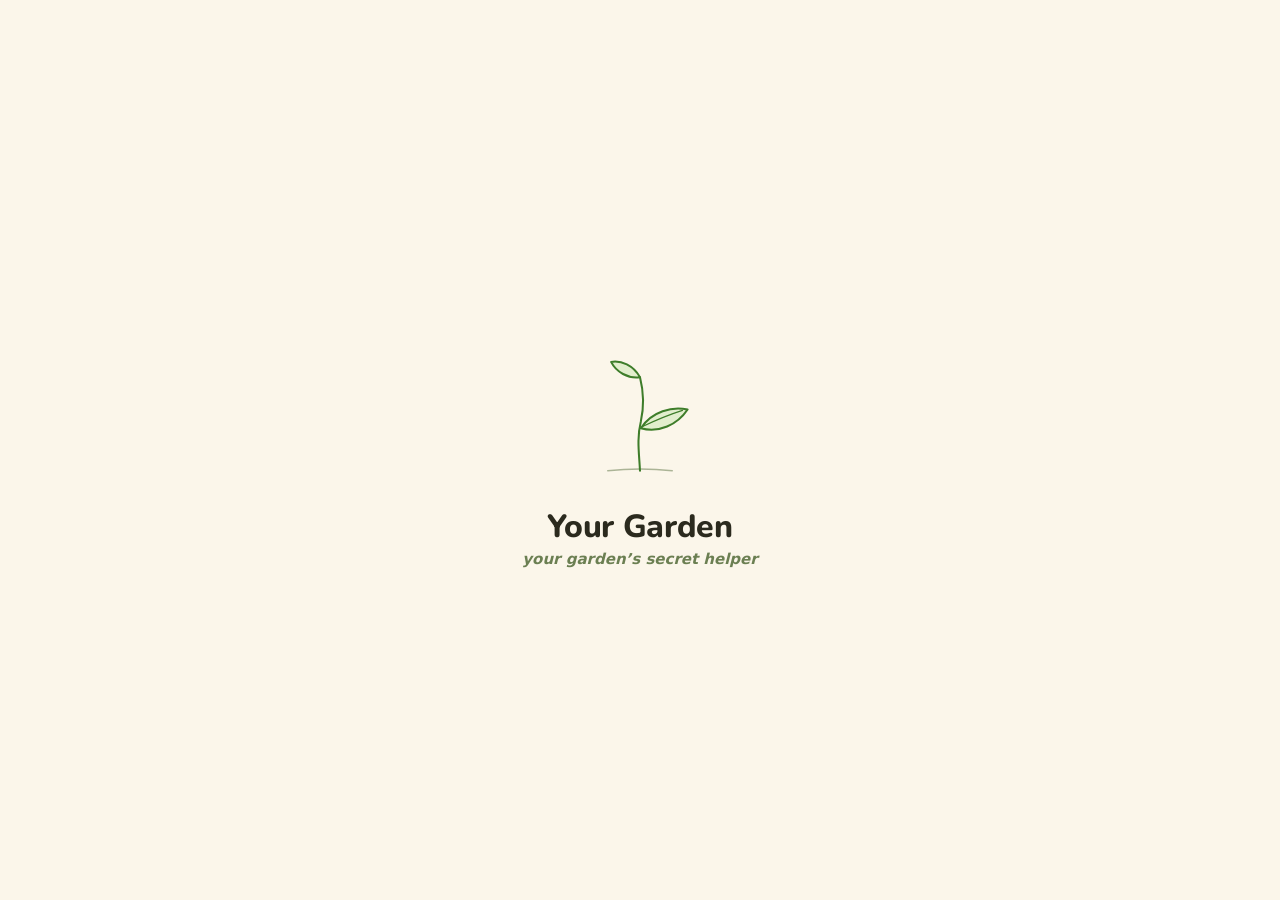
==== commit ac8f5b71: "Line-drawn sprout logo everywhere: app icons, header, welcome, empty garden, garden list; v62 Co-Aut" ====
--- a/index.html
+++ b/index.html
@@ -6,7 +6,7 @@
 <meta name="theme-color" content="#FFFFFF">
 <script>try{document.documentElement.dataset.theme=localStorage.getItem('gdn_theme')||'light';}catch(e){document.documentElement.dataset.theme='light';}</script>
 <meta name="description" content="Plan your garden beds and learn what to do each week">
-<title>🌱 Your Garden</title>
+<title>Your Garden</title>
 <meta name="apple-mobile-web-app-title" content="Your Garden">
 <link rel="manifest" href="manifest.webmanifest">
 <link rel="icon" href="icons/icon-192.png">
@@ -14,26 +14,24 @@
 <meta name="apple-mobile-web-app-capable" content="yes">
 <meta name="apple-mobile-web-app-status-bar-style" content="black-translucent">
 <link href="https://fonts.googleapis.com/css2?family=Nunito:wght@400;600;700;800;900&display=swap" rel="stylesheet">
-<link rel="stylesheet" href="css/styles.css?v=61">
+<link rel="stylesheet" href="css/styles.css?v=62">
 </head>
 <body>
 <div id="splash" class="splash" onclick="endSplash()" aria-hidden="true">
   <svg class="sp-svg" viewBox="0 0 200 200" width="170" height="170">
-    <defs><clipPath id="sp-above"><rect x="0" y="0" width="200" height="150"/></clipPath></defs>
-    <ellipse class="sp-soil" cx="100" cy="150" rx="62" ry="20"/>
-    <g clip-path="url(#sp-above)"><g class="sp-sprout">
-      <path class="sp-stem" d="M100 152 C100 132 99 118 101 96" pathLength="1"/>
-      <g class="sp-leaf sp-leaf-l"><ellipse cx="78" cy="92" rx="25" ry="15" transform="rotate(-28 78 92)"/></g>
-      <g class="sp-leaf sp-leaf-r"><ellipse cx="124" cy="86" rx="28" ry="17" transform="rotate(24 124 86)"/></g>
-    </g></g>
-    <path class="sp-soil" d="M38 150 A62 20 0 0 0 162 150 Z"/>
+    <path class="sp-ground" d="M62 162 Q100 158 138 162" pathLength="1"/>
+    <g class="sp-wash"><path d="M101 112 C114 92 138 86 156 90 C144 108 122 118 101 112 Z"/><path d="M100 52 C92 38 78 32 66 34 C72 46 86 54 100 52 Z"/></g>
+    <path class="sp-line sp-stem" d="M100 162 C99 142 96 124 101 104 C105 86 104 68 100 52" pathLength="1"/>
+    <path class="sp-line sp-leaf1" d="M101 112 C114 92 138 86 156 90 C144 108 122 118 101 112" pathLength="1"/>
+    <path class="sp-line sp-rib1" d="M103 110 Q128 98 150 91" pathLength="1"/>
+    <path class="sp-line sp-leaf2" d="M100 52 C92 38 78 32 66 34 C72 46 86 54 100 52" pathLength="1"/>
   </svg>
   <div class="sp-title">Your Garden</div>
-  <div class="sp-sub">your secret garden helper</div>
+  <div class="sp-sub">your garden’s secret helper</div>
 </div>
 
 <header class="hdr">
-  <div><div class="hdr-title">🌱 Your Garden</div><div class="hdr-sub" id="hdr-sub">Loading…</div></div>
+  <div><div class="hdr-title"><svg class="logo hdr-logo" viewBox="21 8 180 180" aria-hidden="true"><g class="lg-wash"><path d="M101 112 C114 92 138 86 156 90 C144 108 122 118 101 112 Z"/><path d="M100 52 C92 38 78 32 66 34 C72 46 86 54 100 52 Z"/></g><path class="lg-ground" d="M62 162 Q100 158 138 162"/><path class="lg-line" d="M100 162 C99 142 96 124 101 104 C105 86 104 68 100 52"/><path class="lg-line" d="M101 112 C114 92 138 86 156 90 C144 108 122 118 101 112"/><path class="lg-line lg-rib" d="M103 110 Q128 98 150 91"/><path class="lg-line" d="M100 52 C92 38 78 32 66 34 C72 46 86 54 100 52"/></svg>Your Garden</div><div class="hdr-sub" id="hdr-sub">Loading…</div></div>
   <div class="hdr-right">
     <button class="alert-pill" id="alert-pill" onclick="goToAlerts()">0 urgent</button>
     <button class="settings-btn" aria-label="Settings" onclick="openSettings()">⚙️</button>
@@ -79,31 +77,31 @@
 <div id="confetti"></div>
 
 <!-- Plain scripts (no build step); order matters: data → state → UI → features → startup -->
-<script src="js/data.js?v=61"></script>
-<script src="js/state.js?v=61"></script>
-<script src="js/varieties.js?v=61"></script>
-<script src="js/zones.js?v=61"></script>
-<script src="js/ui.js?v=61"></script>
-<script src="js/weather.js?v=61"></script>
-<script src="js/pests.js?v=61"></script>
-<script src="js/tasks.js?v=61"></script>
-<script src="js/harvest.js?v=61"></script>
-<script src="js/plants-view.js?v=61"></script>
-<script src="js/behaviour.js?v=61"></script>
-<script src="js/rotation.js?v=61"></script>
-<script src="js/fruit.js?v=61"></script>
-<script src="js/feeding.js?v=61"></script>
-<script src="js/crops2.js?v=61"></script>
-<script src="js/seasons.js?v=61"></script>
-<script src="js/seeds.js?v=61"></script>
-<script src="js/reminders.js?v=61"></script>
-<script src="js/beds.js?v=61"></script>
-<script src="js/settings.js?v=61"></script>
-<script src="js/help.js?v=61"></script>
-<script src="js/nudge-pick.js?v=61"></script>
-<script src="js/notify.js?v=61"></script>
-<script src="js/config.js?v=61"></script>
-<script src="js/sync.js?v=61"></script>
-<script src="js/main.js?v=61"></script>
+<script src="js/data.js?v=62"></script>
+<script src="js/state.js?v=62"></script>
+<script src="js/varieties.js?v=62"></script>
+<script src="js/zones.js?v=62"></script>
+<script src="js/ui.js?v=62"></script>
+<script src="js/weather.js?v=62"></script>
+<script src="js/pests.js?v=62"></script>
+<script src="js/tasks.js?v=62"></script>
+<script src="js/harvest.js?v=62"></script>
+<script src="js/plants-view.js?v=62"></script>
+<script src="js/behaviour.js?v=62"></script>
+<script src="js/rotation.js?v=62"></script>
+<script src="js/fruit.js?v=62"></script>
+<script src="js/feeding.js?v=62"></script>
+<script src="js/crops2.js?v=62"></script>
+<script src="js/seasons.js?v=62"></script>
+<script src="js/seeds.js?v=62"></script>
+<script src="js/reminders.js?v=62"></script>
+<script src="js/beds.js?v=62"></script>
+<script src="js/settings.js?v=62"></script>
+<script src="js/help.js?v=62"></script>
+<script src="js/nudge-pick.js?v=62"></script>
+<script src="js/notify.js?v=62"></script>
+<script src="js/config.js?v=62"></script>
+<script src="js/sync.js?v=62"></script>
+<script src="js/main.js?v=62"></script>
 </body>
 </html>
--- a/css/styles.css
+++ b/css/styles.css
@@ -576,19 +576,31 @@
 .fp-e{font-size:72px;line-height:1.1;animation:fpPop .7s cubic-bezier(.3,1.6,.5,1) both}
 @keyframes fpPop{0%{transform:scale(.2) translateY(30px);opacity:0}100%{transform:scale(1) translateY(0);opacity:1}}
 /* Opening animation (4 seconds) */
+.logo{display:inline-block;vertical-align:middle;flex:none}
+.logo path{fill:none;stroke-linecap:round;stroke-linejoin:round}
+.logo .lg-line{stroke:var(--c-accent);stroke-width:var(--lw,6)}
+.logo .lg-rib{stroke-width:calc(var(--lw,6)*.6)}
+.logo .lg-ground{stroke:var(--c-muted);stroke-width:calc(var(--lw,6)*.7);opacity:.55}
+.logo .lg-wash path{fill:var(--c-leaf1);stroke:none;opacity:.25}
+.hdr-title{display:flex;align-items:center;gap:3px}
+.hdr-logo{width:28px;height:28px;--lw:10;margin:-3px 0 0 -6px}
+.hdr-logo .lg-rib{display:none}
+.var-logo{width:24px;height:24px;--lw:10;margin-right:6px}.var-logo .lg-rib{display:none}
+.wl-logo{display:block;width:76px;height:76px;--lw:5.5;margin:0 auto 2px}
 .splash{position:fixed;inset:0;z-index:1000;background:var(--c-bg);display:flex;flex-direction:column;align-items:center;justify-content:center;gap:2px;transition:opacity .45s;cursor:pointer}
 .splash.out{opacity:0;pointer-events:none}
-.sp-soil{fill:var(--c-soil)}
-.sp-sprout{animation:spRise 1.6s cubic-bezier(.2,.8,.3,1) .2s both}
-.sp-stem{fill:none;stroke:var(--c-stem);stroke-width:11;stroke-linecap:round;stroke-dasharray:1;stroke-dashoffset:1;animation:spStem 1.3s ease-out .35s forwards}
-
-.sp-leaf-l{fill:var(--c-leaf1);transform-origin:100px 98px;animation:spLeaf .9s cubic-bezier(.3,1.5,.5,1) 1.25s both}
-.sp-leaf-r{fill:var(--c-leaf2);transform-origin:100px 96px;animation:spLeaf .9s cubic-bezier(.3,1.5,.5,1) 1.45s both}
-.sp-title{font-size:32px;font-weight:900;color:var(--c-text);letter-spacing:-.5px;animation:spText .7s ease-out 2.2s both}
-.sp-sub{font-size:15px;font-weight:700;color:var(--c-muted);animation:spText .7s ease-out 2.6s both}
-@keyframes spRise{0%{transform:translateY(46px)}100%{transform:translateY(0)}}
-@keyframes spStem{to{stroke-dashoffset:0}}
-@keyframes spLeaf{0%{transform:scale(0)}100%{transform:scale(1)}}
+.sp-line,.sp-ground{fill:none;stroke-linecap:round;stroke-linejoin:round;stroke-dasharray:1;stroke-dashoffset:1}
+.sp-line{stroke:var(--c-accent);stroke-width:2.4}
+.sp-ground{stroke:var(--c-muted);stroke-width:1.6;opacity:.55;animation:spDraw .8s ease-out .15s forwards}
+.sp-stem{animation:spDraw 1.4s cubic-bezier(.45,0,.3,1) .5s forwards}
+.sp-leaf1{animation:spDraw 1s ease-in-out 1.15s forwards}
+.sp-rib1{stroke-width:1.4;animation:spDraw .6s ease-out 1.85s forwards}
+.sp-leaf2{animation:spDraw .8s ease-in-out 1.65s forwards}
+.sp-wash{fill:var(--c-leaf1);opacity:0;animation:spWash .9s ease-out 2.1s forwards}
+.sp-title{font-size:32px;font-weight:800;color:var(--c-text);letter-spacing:-.3px;animation:spText .8s ease-out 2.35s both}
+.sp-sub{font-size:15px;font-weight:600;font-style:italic;color:var(--c-muted);animation:spText .8s ease-out 2.75s both}
+@keyframes spDraw{to{stroke-dashoffset:0}}
+@keyframes spWash{to{opacity:.22}}
 @keyframes spText{0%{opacity:0;transform:translateY(10px)}100%{opacity:1;transform:translateY(0)}}
-@media (prefers-reduced-motion:reduce){.sp-sprout,.sp-stem,.sp-leaf-l,.sp-leaf-r,.sp-title,.sp-sub{animation-duration:.01s;animation-delay:0s}}
+@media (prefers-reduced-motion:reduce){.sp-line,.sp-ground,.sp-wash,.sp-title,.sp-sub{animation-duration:.01s;animation-delay:0s}}
 .leg-sq{animation:none!important;border:none!important;box-shadow:none!important}
